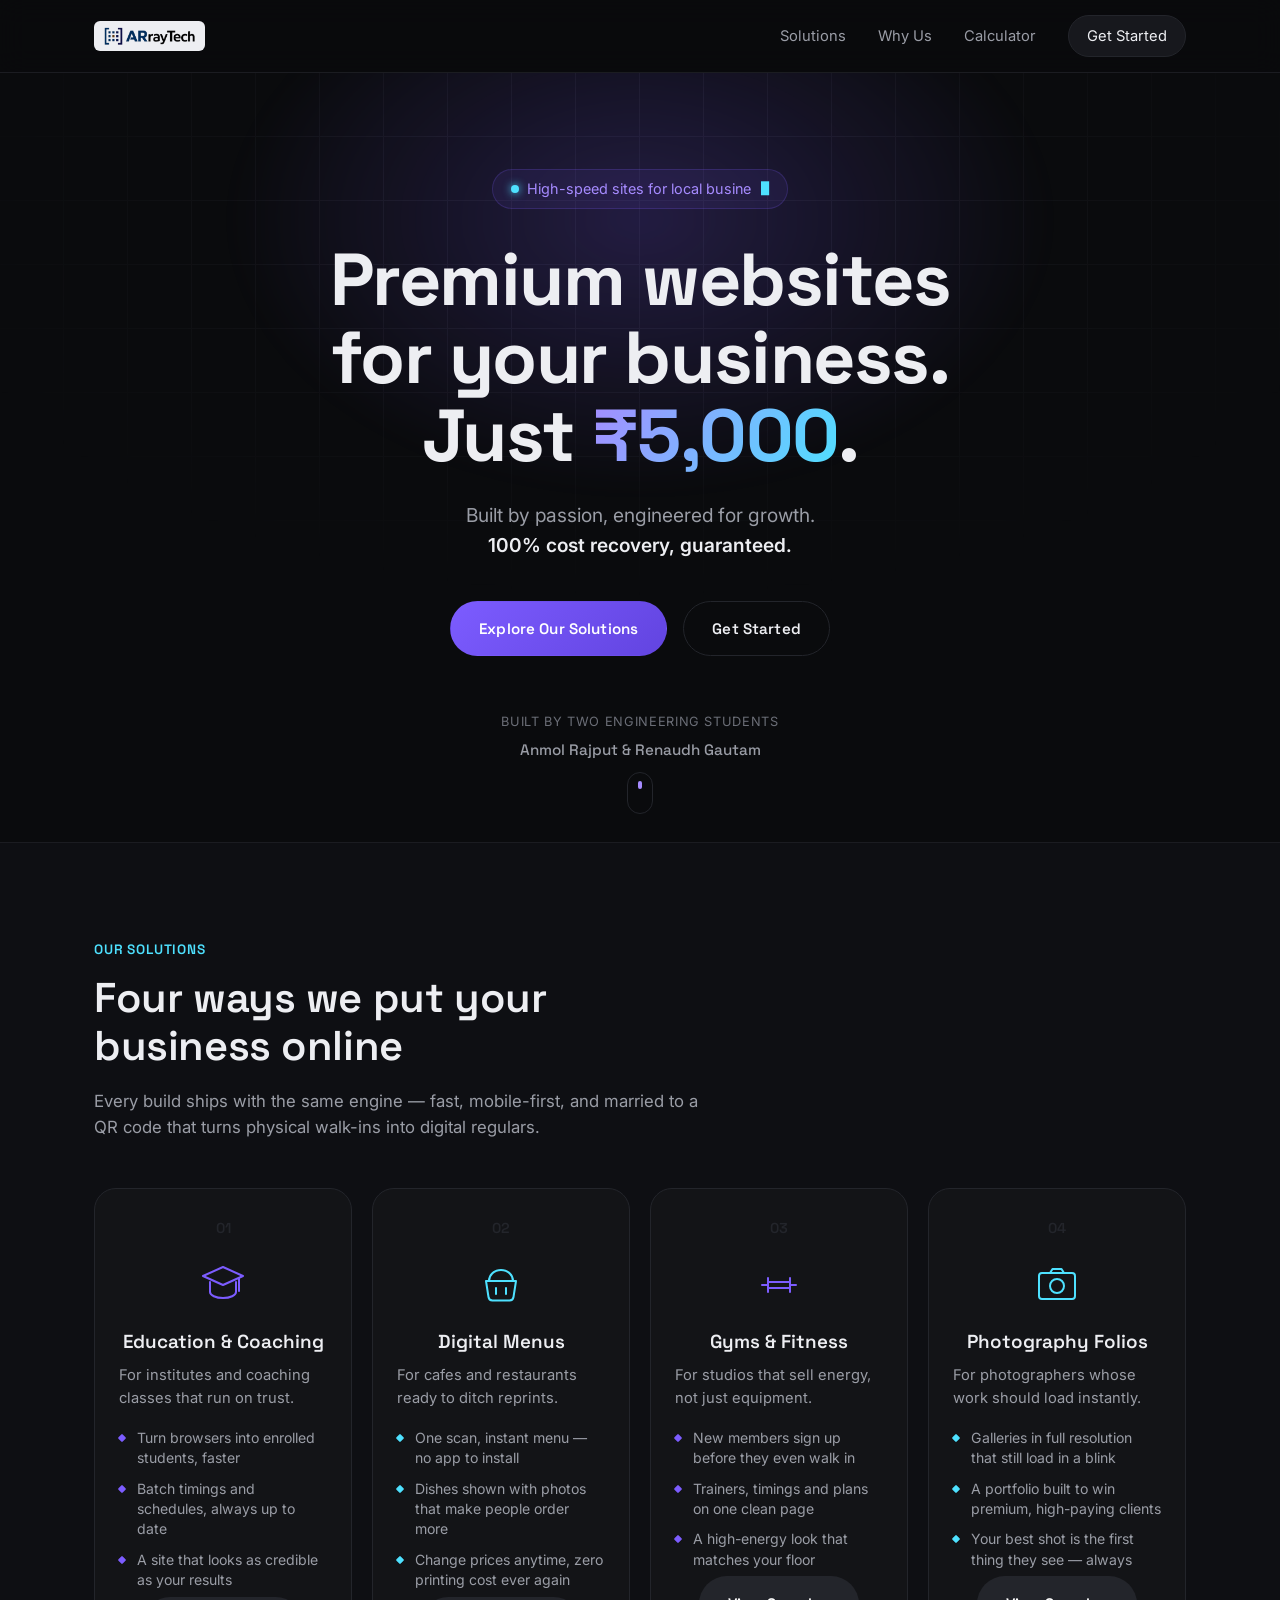
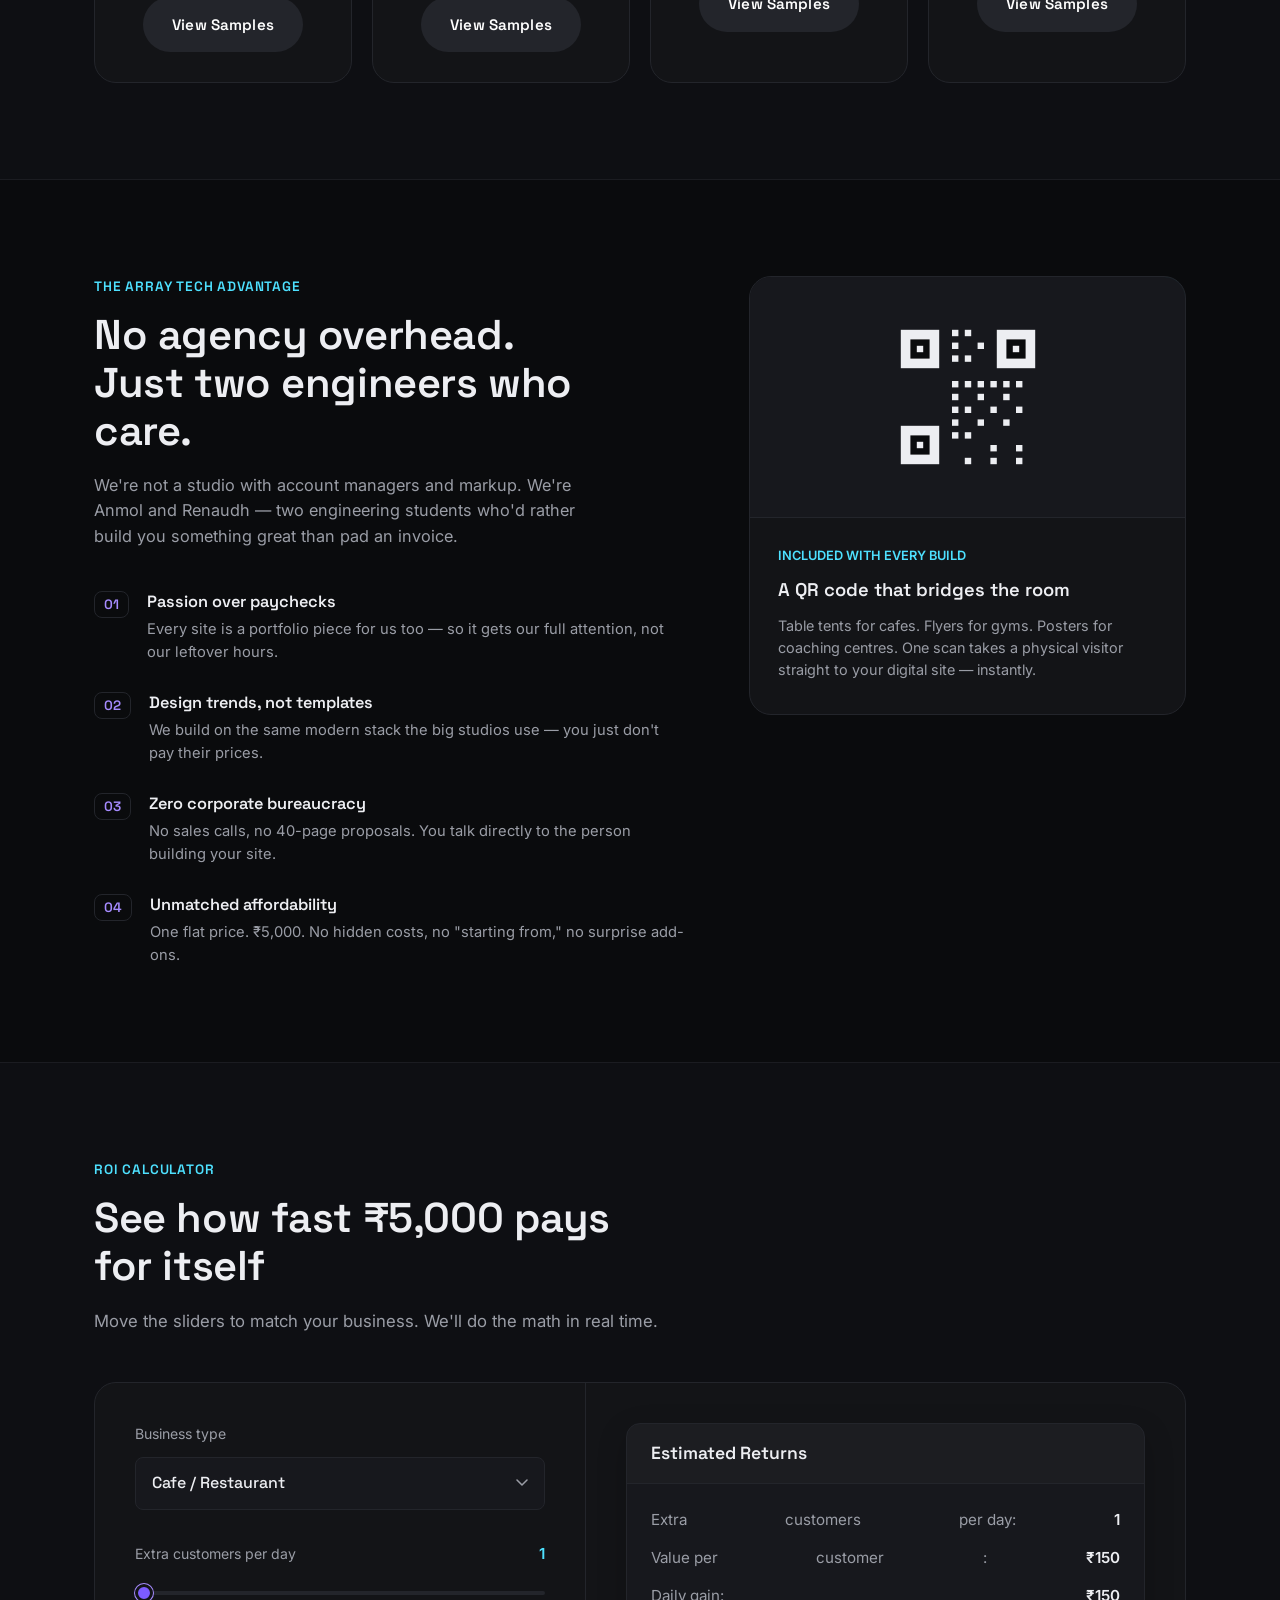
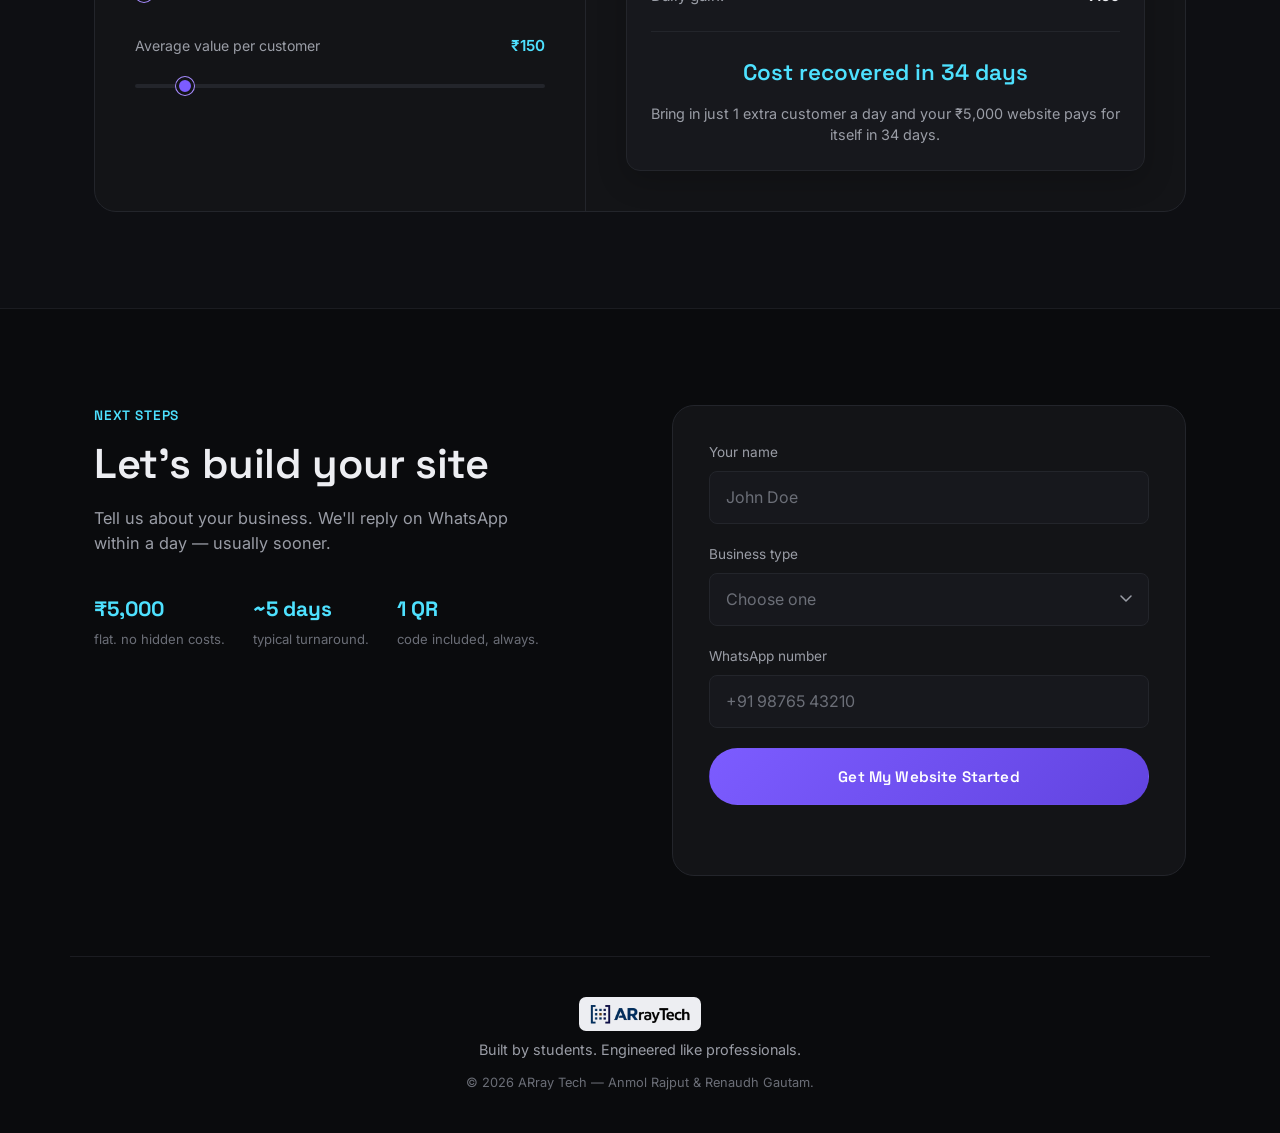
==== index.html @ 5dad873c "V2.01.2 :View samples buttons added" ====
<!DOCTYPE html>
<html lang="en">
<head>
<meta charset="UTF-8">
<meta name="viewport" content="width=device-width, initial-scale=1.0">

<title>ARray Tech — Websites for Cafes, Gyms, Coaching Classes &amp; Photographers | ₹5,000 Flat</title>
<meta name="description" content="Get a premium, high-speed website for your cafe, gym, coaching class, or photography studio — built by two engineering students. Flat ₹5,000, includes a dynamic QR code, and pays for itself in days.">
<meta name="keywords" content="website for cafe, digital menu QR code, website for gym, website for coaching institute, photography portfolio website, affordable website India, student web developers, small business website ₹5000">
<meta name="author" content="ARray Tech">
<meta name="robots" content="index, follow">
<link rel="canonical" href="https://arraytech.in/">

<meta property="og:type" content="website">
<meta property="og:url" content="https://arraytech.in/">
<meta property="og:site_name" content="ARray Tech">
<meta property="og:title" content="ARray Tech — Premium Websites for Your Business. Just ₹5,000.">
<meta property="og:description" content="Built by two engineering students. Flat ₹5,000 for cafes, gyms, coaching classes and photographers — with a QR code included and guaranteed cost recovery.">
<meta property="og:image" content="https://arraytech.in/og-image.png">
<meta property="og:image:width" content="1200">
<meta property="og:image:height" content="630">
<meta property="og:image:alt" content="ARray Tech — Premium websites for your business, just ₹5,000">
<meta property="og:locale" content="en_IN">

<meta name="twitter:card" content="summary_large_image">
<meta name="twitter:title" content="ARray Tech — Premium Websites for Your Business. Just ₹5,000.">
<meta name="twitter:description" content="Built by two engineering students. Flat ₹5,000, QR code included, cost recovery guaranteed.">
<meta name="twitter:image" content="https://arraytech.in/og-image.png">
<meta name="twitter:image:alt" content="ARray Tech — Premium websites for your business, just ₹5,000">

<link rel="icon" type="image/png" sizes="32x32" href="/favicon-32.png">
<link rel="icon" type="image/png" sizes="16x16" href="/favicon-16.png">
<link rel="shortcut icon" href="/favicon.ico">
<link rel="apple-touch-icon" sizes="180x180" href="/apple-touch-icon.png">
<meta name="theme-color" content="#0a0b0d">

<script type="application/ld+json">
{
  "@context": "https://schema.org",
  "@type": "ProfessionalService",
  "name": "ARray Tech",
  "url": "https://arraytech.in/",
  "image": "https://arraytech.in/og-image.png",
  "logo": "https://arraytech.in/favicon-512.png",
  "description": "Student-run web development studio building premium, high-speed websites for cafes, gyms, coaching classes and photographers at a flat rate of ₹5,000, including a dynamic QR code for every build.",
  "priceRange": "₹5,000",
  "areaServed": {
    "@type": "Country",
    "name": "India"
  },
  "founders": [
    { "@type": "Person", "name": "Anmol Rajput" },
    { "@type": "Person", "name": "Renaudh Gautam" }
  ],
  "makesOffer": [
    {
      "@type": "Offer",
      "itemOffered": {
        "@type": "Service",
        "name": "Website for Education Institutes & Coaching Classes",
        "description": "Websites for coaching classes and institutes focused on admissions, schedules and credibility."
      },
      "price": "5000",
      "priceCurrency": "INR"
    },
    {
      "@type": "Offer",
      "itemOffered": {
        "@type": "Service",
        "name": "Digital Menu for Cafes & Restaurants",
        "description": "QR-code digital menus for cafes and restaurants with instant smartphone scanning and zero printing costs."
      },
      "price": "5000",
      "priceCurrency": "INR"
    },
    {
      "@type": "Offer",
      "itemOffered": {
        "@type": "Service",
        "name": "Website for Gyms & Fitness Centers",
        "description": "Websites for gyms and fitness studios covering member onboarding, trainer schedules and class timings."
      },
      "price": "5000",
      "priceCurrency": "INR"
    },
    {
      "@type": "Offer",
      "itemOffered": {
        "@type": "Service",
        "name": "Photography Portfolio Website",
        "description": "High-definition, fast-loading photography portfolio websites built to win premium clients."
      },
      "price": "5000",
      "priceCurrency": "INR"
    }
  ]
}
</script>

<link rel="preconnect" href="https://fonts.googleapis.com">
<link rel="preconnect" href="https://fonts.gstatic.com" crossorigin>
<link href="https://fonts.googleapis.com/css2?family=Space+Grotesk:wght@400;500;600;700&family=Inter:wght@400;500;600;700&display=swap" rel="stylesheet">
<link rel="stylesheet" href="style.css">
</head>
<body>

<header class="nav" id="top">
  <div class="nav__inner container">
    <a href="#top" class="nav__brand">
      <img src="logo.png" alt="ARray Tech" class="nav__brand-logo">
    </a>
    <nav class="nav__links" aria-label="Primary">
      <a href="#offerings">Solutions</a>
      <a href="#why-us">Why Us</a>
      <a href="#calculator">Calculator</a>
      <a href="#contact" class="nav__cta">Get Started</a>
    </nav>
    <button class="nav__burger" id="burgerBtn" aria-label="Open menu" aria-expanded="false">
      <span></span><span></span><span></span>
    </button>
  </div>
  <div class="nav__mobile" id="mobileMenu">
    <a href="#offerings">Solutions</a>
    <a href="#why-us">Why Us</a>
    <a href="#calculator">Calculator</a>
    <a href="#contact">Get Started</a>
  </div>
</header>

<section class="hero">
  <div class="hero__bg" aria-hidden="true">
    <div class="hero__grid"></div>
    <div class="hero__glow"></div>
  </div>

  <div class="container hero__inner">
    <div class="hero__badge" aria-hidden="true">
      <span class="hero__badge-pulse"></span>
      <span id="heroTyped"></span><span class="hero__cursor">&#9608;</span>
    </div>

    <h1 class="hero__headline">
      Premium websites<br>
      for your business.<br>
      <span class="hero__price">Just <span class="hero__price-num">₹5,000</span>.</span>
    </h1>

    <p class="hero__sub">
      Built by passion, engineered for growth.<br class="hero__sub-break">
      <strong>100% cost recovery, guaranteed.</strong>
    </p>

    <div class="hero__ctas">
      <a href="#offerings" class="btn btn--primary">Explore Our Solutions</a>
      <a href="#contact" class="btn btn--ghost">Get Started</a>
    </div>

    <div class="hero__founders">
      <span class="hero__founders-label">Built by two engineering students</span>
      <span class="hero__founders-names">Anmol Rajput &amp; Renaudh Gautam</span>
    </div>
  </div>

  <a href="#offerings" class="hero__scroll" aria-label="Scroll to solutions">
    <span></span>
  </a>
</section>

<section class="offerings" id="offerings">
  <div class="container">
    <p class="section-eyebrow">Our Solutions</p>
    <h2 class="section-title">Four ways we put your business online</h2>
    <p class="section-lede">Every build ships with the same engine — fast, mobile-first, and married to a QR code that turns physical walk-ins into digital regulars.</p>

    <div class="cards" id="cardsGrid">

    <a href="coaching/index.html" target="_blank">
        <article class="card" tabindex="0" style="--card-accent: var(--violet);">
        <div class="card__index">01</div>
        <div class="card__icon" aria-hidden="true">
          <svg viewBox="0 0 48 48" fill="none"><path d="M24 6L4 15l20 9 20-9-20-9z" stroke="currentColor" stroke-width="2" stroke-linejoin="round"/><path d="M11 21v10c0 3.3 5.8 6 13 6s13-2.7 13-6V21" stroke="currentColor" stroke-width="2" stroke-linecap="round" stroke-linejoin="round"/><path d="M40 17v13" stroke="currentColor" stroke-width="2" stroke-linecap="round"/></svg>
        </div>
        <h3 class="card__title">Education &amp; Coaching</h3>
        <p class="card__desc">For institutes and coaching classes that run on trust.</p>
        <ul class="card__list">
          <li>Turn browsers into enrolled students, faster</li>
          <li>Batch timings and schedules, always up to date</li>
          <li>A site that looks as credible as your results</li>
        </ul>
        <button class="btn btn-samples">View Samples</button>
      </article>
      
    </a>

      <article class="card" tabindex="0" style="--card-accent: var(--cyan);">
        <div class="card__index">02</div>
        <div class="card__icon" aria-hidden="true">
          <svg viewBox="0 0 48 48" fill="none"><path d="M12 20c0-6 5-11 12-11s12 5 12 11" stroke="currentColor" stroke-width="2" stroke-linecap="round"/><path d="M9 20h30l-2.5 16a4 4 0 01-4 3.4h-17a4 4 0 01-4-3.4L9 20z" stroke="currentColor" stroke-width="2" stroke-linejoin="round"/><path d="M19 27v6M29 27v6" stroke="currentColor" stroke-width="2" stroke-linecap="round"/></svg>
        </div>
        <h3 class="card__title">Digital Menus</h3>
        <p class="card__desc">For cafes and restaurants ready to ditch reprints.</p>
        <ul class="card__list">
          <li>One scan, instant menu — no app to install</li>
          <li>Dishes shown with photos that make people order more</li>
          <li>Change prices anytime, zero printing cost ever again</li>
        </ul>
        <button class="btn btn-samples">View Samples</button>
      </article>

      <article class="card" tabindex="0" style="--card-accent: var(--violet);">
        <div class="card__index">03</div>
        <div class="card__icon" aria-hidden="true">
          <svg viewBox="0 0 48 48" fill="none"><path d="M7 24h6M13 17v14M35 17v14M41 24h-6M13 21h22v6H13z" stroke="currentColor" stroke-width="2" stroke-linejoin="round" stroke-linecap="round"/></svg>
        </div>
        <h3 class="card__title">Gyms &amp; Fitness</h3>
        <p class="card__desc">For studios that sell energy, not just equipment.</p>
        <ul class="card__list">
          <li>New members sign up before they even walk in</li>
          <li>Trainers, timings and plans on one clean page</li>
          <li>A high-energy look that matches your floor</li>
        </ul>
        <button class="btn btn-samples">View Samples</button>
      </article>

      <article class="card" tabindex="0" style="--card-accent: var(--cyan);">
        <div class="card__index">04</div>
        <div class="card__icon" aria-hidden="true">
          <svg viewBox="0 0 48 48" fill="none"><rect x="6" y="12" width="36" height="26" rx="3" stroke="currentColor" stroke-width="2"/><circle cx="24" cy="25" r="7" stroke="currentColor" stroke-width="2"/><path d="M17 12l2.5-4h9L31 12" stroke="currentColor" stroke-width="2" stroke-linejoin="round"/></svg>
        </div>
        <h3 class="card__title">Photography Folios</h3>
        <p class="card__desc">For photographers whose work should load instantly.</p>
        <ul class="card__list">
          <li>Galleries in full resolution that still load in a blink</li>
          <li>A portfolio built to win premium, high-paying clients</li>
          <li>Your best shot is the first thing they see — always</li>
        </ul>
        <button class="btn btn-samples">View Samples</button>
      </article>

    </div>
  </div>
</section>

<section class="why" id="why-us">
  <div class="container why__inner">
    <div class="why__copy">
      <p class="section-eyebrow">The ARray Tech Advantage</p>
      <h2 class="section-title">No agency overhead.<br>Just two engineers who care.</h2>
      <p class="why__intro">We're not a studio with account managers and markup. We're Anmol and Renaudh — two engineering students who'd rather build you something great than pad an invoice.</p>

      <ul class="why__list">
        <li>
          <span class="why__list-icon">01</span>
          <div>
            <h4>Passion over paychecks</h4>
            <p>Every site is a portfolio piece for us too — so it gets our full attention, not our leftover hours.</p>
          </div>
        </li>
        <li>
          <span class="why__list-icon">02</span>
          <div>
            <h4>Design trends, not templates</h4>
            <p>We build on the same modern stack the big studios use — you just don't pay their prices.</p>
          </div>
        </li>
        <li>
          <span class="why__list-icon">03</span>
          <div>
            <h4>Zero corporate bureaucracy</h4>
            <p>No sales calls, no 40-page proposals. You talk directly to the person building your site.</p>
          </div>
        </li>
        <li>
          <span class="why__list-icon">04</span>
          <div>
            <h4>Unmatched affordability</h4>
            <p>One flat price. ₹5,000. No hidden costs, no "starting from," no surprise add-ons.</p>
          </div>
        </li>
      </ul>
    </div>

    <div class="why__qr">
      <div class="qr-card">
        <div class="qr-card__glow" aria-hidden="true"></div>
        <div class="qr-card__visual">
          <div class="qr-mock" aria-hidden="true">
            <svg viewBox="0 0 100 100" width="100%" height="100%">
              <rect width="100" height="100" fill="none"/>
              <g fill="currentColor">
                <rect x="8" y="8" width="24" height="24"/>
                <rect x="14" y="14" width="12" height="12" fill="var(--qr-bg)"/>
                <rect x="18" y="18" width="4" height="4"/>
                <rect x="68" y="8" width="24" height="24"/>
                <rect x="74" y="14" width="12" height="12" fill="var(--qr-bg)"/>
                <rect x="78" y="18" width="4" height="4"/>
                <rect x="8" y="68" width="24" height="24"/>
                <rect x="14" y="74" width="12" height="12" fill="var(--qr-bg)"/>
                <rect x="18" y="78" width="4" height="4"/>
                <rect x="40" y="8" width="4" height="4"/><rect x="48" y="8" width="4" height="4"/><rect x="40" y="16" width="4" height="4"/>
                <rect x="56" y="16" width="4" height="4"/><rect x="40" y="24" width="4" height="4"/><rect x="48" y="24" width="4" height="4"/>
                <rect x="40" y="40" width="4" height="4"/><rect x="48" y="40" width="4" height="4"/><rect x="56" y="40" width="4" height="4"/>
                <rect x="64" y="40" width="4" height="4"/><rect x="72" y="40" width="4" height="4"/><rect x="80" y="40" width="4" height="4"/>
                <rect x="40" y="48" width="4" height="4"/><rect x="56" y="48" width="4" height="4"/><rect x="72" y="48" width="4" height="4"/>
                <rect x="40" y="56" width="4" height="4"/><rect x="48" y="56" width="4" height="4"/><rect x="64" y="56" width="4" height="4"/>
                <rect x="80" y="56" width="4" height="4"/><rect x="40" y="64" width="4" height="4"/><rect x="56" y="64" width="4" height="4"/>
                <rect x="72" y="64" width="4" height="4"/><rect x="40" y="72" width="4" height="4"/><rect x="48" y="72" width="4" height="4"/>
                <rect x="64" y="80" width="4" height="4"/><rect x="80" y="80" width="4" height="4"/><rect x="48" y="88" width="4" height="4"/>
                <rect x="64" y="88" width="4" height="4"/><rect x="80" y="88" width="4" height="4"/>
              </g>
            </svg>
          </div>
        </div>
        <div class="qr-card__body">
          <p class="qr-card__eyebrow">Included with every build</p>
          <h3 class="qr-card__title">A QR code that bridges the room</h3>
          <p class="qr-card__desc">Table tents for cafes. Flyers for gyms. Posters for coaching centres. One scan takes a physical visitor straight to your digital site — instantly.</p>
        </div>
      </div>
    </div>
  </div>
</section>

<section class="calc" id="calculator">
  <div class="container">
    <p class="section-eyebrow">ROI Calculator</p>
    <h2 class="section-title">See how fast ₹5,000 pays for itself</h2>
    <p class="section-lede">Move the sliders to match your business. We'll do the math in real time.</p>

    <div class="calc__panel">
      <div class="calc__controls">

        <div class="calc__field">
          <label for="bizType">Business type</label>
          <select id="bizType" class="calc__select">
            <option value="cafe" data-unit="customer" data-value="150" data-noun="Cafe / Restaurant">Cafe / Restaurant</option>
            <option value="gym" data-unit="member" data-value="1200" data-noun="Gym / Fitness Centre">Gym / Fitness Centre</option>
            <option value="coaching" data-unit="student" data-value="2500" data-noun="Coaching / Institute">Coaching Class / Institute</option>
            <option value="photo" data-unit="booking" data-value="4000" data-noun="Photography Studio">Photography Studio</option>
          </select>
        </div>

        <div class="calc__field">
          <div class="calc__field-label-row">
            <label for="extraSlider" id="sliderLabel">Extra customers per day</label>
            <span class="calc__slider-value" id="sliderValue">1</span>
          </div>
          <input type="range" id="extraSlider" class="calc__slider" min="1" max="10" value="1" step="1">
        </div>

        <div class="calc__field">
          <div class="calc__field-label-row">
            <label for="valueSlider" id="valueLabel">Average value per customer</label>
            <span class="calc__slider-value" id="valueValue">₹150</span>
          </div>
          <input type="range" id="valueSlider" class="calc__slider" min="50" max="5000" value="150" step="50">
        </div>

      </div>

      <div class="calc__output" aria-live="polite">
        <div class="summary-box">
          <div class="summary-box__header">
            <h3 class="summary-box__title">Estimated Returns</h3>
          </div>
          <div class="summary-box__body">
            <p class="summary-box__line">Extra <span id="outUnit">customers</span> per day: <strong><span id="outExtra">1</span></strong></p>
            <p class="summary-box__line">Value per <span id="outUnit2">customer</span>: <strong>₹<span id="outValue">150</span></strong></p>
            <p class="summary-box__line">Daily gain: <strong>₹<span id="outDaily">150</span></strong></p>
            <hr class="summary-box__divider">
            <p class="summary-box__result">
              Cost recovered in <span id="outDays">34</span> day<span id="outDaysPlural">s</span>
            </p>
            <p class="summary-box__sub" id="outSentence">Bring in just 1 extra customer a day and your ₹5,000 website pays for itself in 34 days.</p>
          </div>
        </div>
      </div>
    </div>
  </div>
</section>

<footer class="contact" id="contact">
  <div class="container contact__inner">
    <div class="contact__copy">
      <p class="section-eyebrow">Next Steps</p>
      <h2 class="section-title">Let's build your site</h2>
      <p class="contact__lede">Tell us about your business. We'll reply on WhatsApp within a day — usually sooner.</p>

      <div class="contact__reassure">
        <div class="contact__reassure-item">
          <strong>₹5,000</strong>
          <span>flat. no hidden costs.</span>
        </div>
        <div class="contact__reassure-item">
          <strong>~5&nbsp;days</strong>
          <span>typical turnaround.</span>
        </div>
        <div class="contact__reassure-item">
          <strong>1&nbsp;QR</strong>
          <span>code included, always.</span>
        </div>
      </div>
    </div>

    <form class="contact__form" id="leadForm" novalidate>
      <div class="form__field">
        <label for="fName">Your name</label>
        <input type="text" id="fName" name="name" placeholder="John Doe" required>
      </div>

      <div class="form__field">
        <label for="fBiz">Business type</label>
        <select id="fBiz" name="business" required>
          <option value="" disabled selected>Choose one</option>
          <option value="Cafe / Restaurant">Cafe / Restaurant</option>
          <option value="Gym / Fitness Centre">Gym / Fitness Centre</option>
          <option value="Coaching / Institute">Coaching Class / Institute</option>
          <option value="Photography Studio">Photography Studio</option>
          <option value="Other">Other</option>
        </select>
      </div>

      <div class="form__field">
        <label for="fWhatsapp">WhatsApp number</label>
        <input type="tel" id="fWhatsapp" name="whatsapp" placeholder="+91 98765 43210" required>
      </div>

      <button type="submit" class="btn btn--primary btn--block">Get My Website Started</button>
      <p class="form__note" id="formNote" role="status"></p>
    </form>
  </div>

  <div class="container contact__bottom">
    <div class="contact__brand">
      <img src="logo.png" alt="ARray Tech" class="contact__brand-logo">
    </div>
    <p class="contact__tagline">Built by students. Engineered like professionals.</p>
    <p class="contact__copyright">© 2026 ARray Tech — Anmol Rajput &amp; Renaudh Gautam.</p>
  </div>
</footer>

<script src="script.js"></script>
</body>
</html>
---- style.css ----
/* =========================================================
   ARray Tech — Design Tokens
   Palette: near-black base, electric violet + cyan accents.
   Type: Space Grotesk (display) / Inter (body)
   ========================================================= */
:root {
  /* Color */
  --bg: #0a0b0d;
  --bg-alt: #0e0f13;
  --panel: #131417;
  --panel-raised: #17181d;
  --border: #23252b;
  --border-soft: #1b1c21;

  --text: #edeef2;
  --text-muted: #9a9da6;
  --text-dim: #6b6e77;

  --violet: #7c5cff;
  --violet-soft: #a68bff;
  --violet-dim: rgba(124, 92, 255, 0.14);
  --cyan: #4ee1ff;
  --cyan-dim: rgba(78, 225, 255, 0.14);

  --qr-bg: #0a0b0d;

  /* Type */
  --font-display: "Space Grotesk", "Inter", sans-serif;
  --font-body: "Inter", sans-serif;

  /* Layout */
  --container-w: 1140px;
  --radius-sm: 8px;
  --radius-md: 14px;
  --radius-lg: 22px;

  --ease: cubic-bezier(0.16, 1, 0.3, 1);
}

/* =========================================================
   Reset
   ========================================================= */
*, *::before, *::after { box-sizing: border-box; }
* { margin: 0; padding: 0; }
html { scroll-behavior: smooth; }

@media (prefers-reduced-motion: reduce) {
  html { scroll-behavior: auto; }
  *, *::before, *::after {
    animation-duration: 0.01ms !important;
    animation-iteration-count: 1 !important;
    transition-duration: 0.01ms !important;
    scroll-behavior: auto !important;
  }
}

body {
  background: var(--bg);
  color: var(--text);
  font-family: var(--font-body);
  font-size: 16px;
  line-height: 1.55;
  -webkit-font-smoothing: antialiased;
  overflow-x: hidden;
}

img, svg { display: block; max-width: 100%; }
a { color: inherit; text-decoration: none; }
ul { list-style: none; }
button, input, select { font: inherit; color: inherit; }

:focus-visible {
  outline: 2px solid var(--cyan);
  outline-offset: 3px;
  border-radius: 4px;
}

.container {
  width: 100%;
  max-width: var(--container-w);
  margin-inline: auto;
  padding-inline: 24px;
}

/* =========================================================
   Shared section elements
   ========================================================= */
.section-eyebrow {
  font-family: var(--font-display);
  font-size: 0.85rem;
  font-weight: 600;
  text-transform: uppercase;
  color: var(--cyan);
  letter-spacing: 0.06em;
  margin-bottom: 14px;
}

.section-title {
  font-family: var(--font-display);
  font-weight: 600;
  font-size: clamp(1.8rem, 4vw, 2.6rem);
  line-height: 1.15;
  letter-spacing: -0.01em;
  margin-bottom: 18px;
  max-width: 20ch;
}

.section-lede {
  color: var(--text-muted);
  font-size: 1.05rem;
  max-width: 56ch;
  margin-bottom: 48px;
}

section { position: relative; }

/* =========================================================
   Buttons
   ========================================================= */
.btn {
  display: inline-flex;
  align-items: center;
  justify-content: center;
  gap: 8px;
  padding: 15px 28px;
  border-radius: 999px;
  font-family: var(--font-display);
  font-weight: 600;
  font-size: 0.95rem;
  letter-spacing: 0.01em;
  border: 1px solid transparent;
  cursor: pointer;
  transition: transform 0.35s var(--ease), box-shadow 0.35s var(--ease), background 0.35s var(--ease), border-color 0.35s var(--ease);
  white-space: nowrap;
}

.btn--primary {
  background: linear-gradient(135deg, var(--violet), #6244e0);
  color: #fff;
  box-shadow: 0 0 0 0 rgba(124, 92, 255, 0);
}
.btn--primary:hover {
  transform: translateY(-2px);
  box-shadow: 0 10px 30px -8px rgba(124, 92, 255, 0.55);
}
.btn--primary:active { transform: translateY(0); }

.btn--ghost {
  background: transparent;
  border-color: var(--border);
  color: var(--text);
}
.btn--ghost:hover {
  border-color: var(--violet-soft);
  color: var(--violet-soft);
  transform: translateY(-2px);
}

.btn--block { width: 100%; padding: 16px 28px; }

.btn-samples{
  margin-top: 3%;
  align-self: center;
  color: white;
  background-color: #23252b;
}
.btn-samples:hover{
  color: white;
  background-color: #0a0b0d;
  border: 0.1em violet solid;
}

/* =========================================================
   Nav
   ========================================================= */
.nav {
  position: sticky;
  top: 0;
  z-index: 100;
  background: rgba(10, 11, 13, 0.72);
  backdrop-filter: blur(14px);
  -webkit-backdrop-filter: blur(14px);
  border-bottom: 1px solid var(--border-soft);
}

.nav__inner {
  display: flex;
  align-items: center;
  justify-content: space-between;
  height: 72px;
}

.nav__brand { display: flex; align-items: center; }
.nav__brand-logo {
  height: 30px;
  width: auto;
  display: block;
  background: var(--text);
  border-radius: 6px;
  padding: 5px 9px;
  transition: transform 0.3s var(--ease);
}
.nav__brand:hover .nav__brand-logo { transform: translateY(-1px); }

.nav__links {
  display: flex;
  align-items: center;
  gap: 32px;
  font-size: 0.92rem;
  color: var(--text-muted);
}
.nav__links a:not(.nav__cta):hover { color: var(--text); }

.nav__cta {
  color: var(--text) !important;
  background: var(--panel-raised);
  border: 1px solid var(--border);
  padding: 9px 18px;
  border-radius: 999px;
  transition: border-color 0.3s var(--ease), color 0.3s var(--ease);
}
.nav__cta:hover { border-color: var(--violet-soft); color: var(--violet-soft) !important; }

.nav__burger {
  display: none;
  flex-direction: column;
  justify-content: center;
  gap: 5px;
  width: 40px;
  height: 40px;
  background: transparent;
  border: none;
  cursor: pointer;
}
.nav__burger span {
  display: block;
  width: 22px;
  height: 2px;
  background: var(--text);
  transition: transform 0.3s var(--ease), opacity 0.3s var(--ease);
  margin-inline: auto;
}
.nav__burger[aria-expanded="true"] span:nth-child(1) { transform: translateY(7px) rotate(45deg); }
.nav__burger[aria-expanded="true"] span:nth-child(2) { opacity: 0; }
.nav__burger[aria-expanded="true"] span:nth-child(3) { transform: translateY(-7px) rotate(-45deg); }

.nav__mobile {
  display: none;
  flex-direction: column;
  padding: 8px 24px 20px;
  border-top: 1px solid var(--border-soft);
  background: var(--bg);
}
.nav__mobile a {
  padding: 14px 0;
  border-bottom: 1px solid var(--border-soft);
  color: var(--text-muted);
  font-size: 0.98rem;
}
.nav__mobile.is-open { display: flex; }

@media (max-width: 780px) {
  .nav__links { display: none; }
  .nav__burger { display: flex; }
}

/* =========================================================
   Hero
   ========================================================= */
.hero { position: relative; padding: 96px 0 80px; overflow: hidden; }
.hero__bg { position: absolute; inset: 0; z-index: 0; pointer-events: none; }
.hero__grid {
  position: absolute;
  inset: -1px;
  background-image:
    linear-gradient(to right, var(--border-soft) 1px, transparent 1px),
    linear-gradient(to bottom, var(--border-soft) 1px, transparent 1px);
  background-size: 64px 64px;
  mask-image: radial-gradient(ellipse 70% 60% at 50% 20%, black 30%, transparent 80%);
  -webkit-mask-image: radial-gradient(ellipse 70% 60% at 50% 20%, black 30%, transparent 80%);
  opacity: 0.6;
}
.hero__glow {
  position: absolute;
  top: -20%;
  left: 50%;
  transform: translateX(-50%);
  width: 900px;
  height: 600px;
  background: radial-gradient(ellipse at center, rgba(124, 92, 255, 0.22), transparent 65%);
  filter: blur(10px);
}
.hero__inner {
  position: relative;
  z-index: 1;
  text-align: center;
  display: flex;
  flex-direction: column;
  align-items: center;
}

.hero__badge {
  font-family: var(--font-body);
  font-size: 0.9rem;
  color: var(--violet-soft);
  background: rgba(124, 92, 255, 0.08);
  border: 1px solid rgba(124, 92, 255, 0.2);
  border-radius: 999px;
  padding: 8px 18px;
  margin-bottom: 32px;
  display: inline-flex;
  align-items: center;
  gap: 8px;
  min-height: 36px;
}
.hero__badge-pulse {
  width: 8px; height: 8px;
  border-radius: 50%;
  background: var(--cyan);
  box-shadow: 0 0 8px var(--cyan);
  animation: pulse 2s infinite;
}
@keyframes pulse { 0% { opacity: 1; } 50% { opacity: 0.4; } 100% { opacity: 1; } }

.hero__cursor {
  color: var(--cyan);
  animation: blink 1s steps(1) infinite;
  font-size: 0.8em;
  margin-left: 2px;
}
@keyframes blink { 50% { opacity: 0; } }

.hero__headline {
  font-family: var(--font-display);
  font-weight: 700;
  font-size: clamp(2.4rem, 7vw, 4.6rem);
  line-height: 1.06;
  letter-spacing: -0.02em;
  max-width: 16ch;
  opacity: 0;
  animation: rise 0.9s var(--ease) 0.15s forwards;
}

.hero__price { color: var(--text); }
.hero__price-num {
  background: linear-gradient(120deg, var(--violet-soft), var(--cyan));
  -webkit-background-clip: text;
  background-clip: text;
  color: transparent;
}

.hero__sub {
  margin-top: 26px;
  font-size: clamp(1rem, 2vw, 1.2rem);
  color: var(--text-muted);
  max-width: 46ch;
  opacity: 0;
  animation: rise 0.9s var(--ease) 0.32s forwards;
}
.hero__sub strong { color: var(--text); font-weight: 600; }

.hero__ctas {
  margin-top: 40px;
  display: flex;
  gap: 16px;
  flex-wrap: wrap;
  justify-content: center;
  opacity: 0;
  animation: rise 0.9s var(--ease) 0.48s forwards;
}

.hero__founders {
  margin-top: 56px;
  display: flex;
  flex-direction: column;
  align-items: center;
  gap: 6px;
  opacity: 0;
  animation: rise 0.9s var(--ease) 0.62s forwards;
}
.hero__founders-label {
  font-size: 0.8rem;
  color: var(--text-dim);
  text-transform: uppercase;
  letter-spacing: 0.05em;
}
.hero__founders-names {
  font-family: var(--font-display);
  font-size: 0.95rem;
  color: var(--text-muted);
  font-weight: 500;
}

@keyframes rise {
  from { opacity: 0; transform: translateY(18px); }
  to { opacity: 1; transform: translateY(0); }
}

.hero__scroll {
  position: absolute;
  bottom: 28px;
  left: 50%;
  transform: translateX(-50%);
  width: 26px;
  height: 42px;
  border: 1.5px solid var(--border);
  border-radius: 14px;
  display: flex;
  justify-content: center;
  padding-top: 8px;
  z-index: 1;
}
.hero__scroll span {
  width: 4px;
  height: 8px;
  border-radius: 2px;
  background: var(--violet-soft);
  animation: scrollDot 1.8s ease-in-out infinite;
}
@keyframes scrollDot {
  0% { opacity: 1; transform: translateY(0); }
  70% { opacity: 0; transform: translateY(10px); }
  100% { opacity: 0; }
}

@media (max-width: 780px) {
  .hero { padding: 64px 0 64px; }
  .hero__scroll { display: none; }
}

/* =========================================================
   Offerings
   ========================================================= */
.offerings { padding: 96px 0; background: var(--bg-alt); border-top: 1px solid var(--border-soft); border-bottom: 1px solid var(--border-soft); }

.cards {
  display: grid;
  grid-template-columns: repeat(4, 1fr);
  gap: 20px;
}

.card {
  position: relative;
  background: var(--panel);
  border: 1px solid var(--border);
  border-radius: var(--radius-lg);
  padding: 28px 24px 30px;
  overflow: hidden;
  display: flex;
  flex-direction: column;
  align-items: center;

  transition: transform 0.4s var(--ease), border-color 0.4s var(--ease), background 0.4s var(--ease);
  cursor: pointer;
}

.card::before {
  content: "";
  position: absolute;
  inset: 0;
  background: radial-gradient(160px 160px at 50% 0%, var(--card-accent, var(--violet)) , transparent 70%);
  opacity: 0;
  transition: opacity 0.5s var(--ease);
  pointer-events: none;
}

.card:hover, .card:focus-visible {
  transform: translateY(-6px);
  border-color: color-mix(in srgb, var(--card-accent, var(--violet)) 55%, var(--border));
}
.card:hover::before, .card:focus-visible::before { opacity: 0.1; }

.card__index {
  font-family: var(--font-display);
  font-size: 0.9rem;
  font-weight: 600;
  color: var(--border);
  margin-bottom: 22px;
}

.card__icon {
  width: 48px;
  height: 48px;
  color: var(--card-accent, var(--violet));
  margin-bottom: 18px;
  transition: transform 0.4s var(--ease);
}
.card:hover .card__icon { transform: scale(1.1) rotate(-4deg); }

.card__title {
  font-family: var(--font-display);
  font-weight: 600;
  font-size: 1.18rem;
  margin-bottom: 8px;
}

.card__desc { color: var(--text-muted); font-size: 0.92rem; margin-bottom: 18px; }

.card__list { display: flex; flex-direction: column; gap: 10px; }
.card__list li {
  position: relative;
  padding-left: 18px;
  font-size: 0.88rem;
  color: var(--text-muted);
  line-height: 1.45;
}
.card__list li::before {
  content: "";
  position: absolute;
  left: 0;
  top: 7px;
  width: 6px;
  height: 6px;
  border-radius: 1px;
  background: var(--card-accent, var(--violet));
  transform: rotate(45deg);
}

@media (max-width: 1000px) { .cards { grid-template-columns: repeat(2, 1fr); } }
@media (max-width: 620px) { .cards { grid-template-columns: 1fr; } .offerings { padding: 72px 0; } }

/* =========================================================
   Why us
   ========================================================= */
.why { padding: 96px 0; }
.why__inner { display: grid; grid-template-columns: 1.15fr 0.85fr; gap: 64px; align-items: start; }
.why__intro { color: var(--text-muted); font-size: 1.02rem; max-width: 52ch; margin-bottom: 40px; }

.why__list { display: flex; flex-direction: column; gap: 26px; }
.why__list li { display: flex; gap: 18px; align-items: flex-start; }
.why__list-icon {
  font-family: var(--font-display);
  font-weight: 600;
  font-size: 0.85rem;
  color: var(--violet-soft);
  border: 1px solid var(--border);
  border-radius: 8px;
  padding: 6px 9px;
  flex-shrink: 0;
  line-height: 1;
  margin-top: 2px;
}
.why__list h4 { font-family: var(--font-display); font-size: 1.02rem; font-weight: 600; margin-bottom: 4px; }
.why__list p { color: var(--text-muted); font-size: 0.92rem; }

.qr-card {
  position: relative;
  background: var(--panel);
  border: 1px solid var(--border);
  border-radius: var(--radius-lg);
  overflow: hidden;
}
.qr-card__glow {
  position: absolute;
  top: -30%;
  right: -20%;
  width: 260px;
  height: 260px;
  background: radial-gradient(circle, rgba(78, 225, 255, 0.18), transparent 70%);
  pointer-events: none;
}
.qr-card__visual {
  position: relative;
  padding: 40px;
  display: flex;
  justify-content: center;
  background: var(--panel-raised);
  border-bottom: 1px solid var(--border);
}
.qr-mock { width: 160px; height: 160px; color: var(--text); animation: qrFloat 5s ease-in-out infinite; }
@keyframes qrFloat {
  0%, 100% { transform: translateY(0) rotate(0deg); }
  50% { transform: translateY(-6px) rotate(1.2deg); }
}
.qr-card__body { padding: 28px 28px 32px; position: relative; }
.qr-card__eyebrow { font-size: 0.8rem; font-weight: 600; text-transform: uppercase; color: var(--cyan); margin-bottom: 10px; }
.qr-card__title { font-family: var(--font-display); font-size: 1.15rem; font-weight: 600; margin-bottom: 10px; }
.qr-card__desc { color: var(--text-muted); font-size: 0.9rem; }

@media (max-width: 900px) { .why__inner { grid-template-columns: 1fr; gap: 48px; } }

/* =========================================================
   Calculator
   ========================================================= */
.calc { padding: 96px 0; background: var(--bg-alt); border-top: 1px solid var(--border-soft); border-bottom: 1px solid var(--border-soft); }

.calc__panel {
  display: grid;
  grid-template-columns: 0.9fr 1.1fr;
  gap: 0;
  background: var(--panel);
  border: 1px solid var(--border);
  border-radius: var(--radius-lg);
  overflow: hidden;
}

.calc__controls { padding: 40px; display: flex; flex-direction: column; gap: 32px; border-right: 1px solid var(--border); }
.calc__field label { display: block; font-size: 0.88rem; color: var(--text-muted); margin-bottom: 12px; }

.calc__select {
  width: 100%;
  background: var(--panel-raised);
  border: 1px solid var(--border);
  border-radius: var(--radius-sm);
  padding: 13px 16px;
  color: var(--text);
  font-family: var(--font-display);
  font-weight: 500;
  appearance: none;
  background-image: url("data:image/svg+xml,%3Csvg xmlns='http://www.w3.org/2000/svg' width='12' height='8' viewBox='0 0 12 8' fill='none'%3E%3Cpath d='M1 1L6 6L11 1' stroke='%239a9da6' stroke-width='1.5' stroke-linecap='round' stroke-linejoin='round'/%3E%3C/svg%3E");
  background-repeat: no-repeat;
  background-position: right 16px center;
  cursor: pointer;
  transition: border-color 0.3s var(--ease);
}
.calc__select:hover, .calc__select:focus { border-color: var(--violet-soft); }

.calc__field-label-row { display: flex; justify-content: space-between; align-items: baseline; margin-bottom: 12px; }
.calc__field-label-row label { margin-bottom: 0; }
.calc__slider-value { color: var(--cyan); font-size: 0.95rem; font-weight: 600; }

.calc__slider {
  -webkit-appearance: none;
  appearance: none;
  width: 100%;
  height: 4px;
  border-radius: 999px;
  background: var(--border);
  outline: none;
  cursor: pointer;
}
.calc__slider::-webkit-slider-thumb {
  -webkit-appearance: none;
  appearance: none;
  width: 18px;
  height: 18px;
  border-radius: 50%;
  background: var(--violet);
  border: 3px solid var(--panel);
  box-shadow: 0 0 0 1px var(--violet-soft);
  cursor: pointer;
  transition: transform 0.2s var(--ease);
}
.calc__slider::-webkit-slider-thumb:hover { transform: scale(1.15); }
.calc__slider::-moz-range-thumb {
  width: 18px;
  height: 18px;
  border-radius: 50%;
  background: var(--violet);
  border: 3px solid var(--panel);
  box-shadow: 0 0 0 1px var(--violet-soft);
  cursor: pointer;
}

.calc__output { padding: 40px; display: flex; align-items: center; }

/* REPLACED TERMINAL WITH CLEAN DIALOG BOX */
.summary-box {
  width: 100%;
  background: var(--panel-raised);
  border: 1px solid var(--border);
  border-radius: var(--radius-md);
  overflow: hidden;
  box-shadow: 0 10px 30px rgba(0,0,0,0.2);
}
.summary-box__header {
  padding: 16px 24px;
  background: rgba(255,255,255,0.02);
  border-bottom: 1px solid var(--border);
}
.summary-box__title {
  font-family: var(--font-display);
  font-size: 1.1rem;
  font-weight: 600;
  color: var(--text);
  margin: 0;
}
.summary-box__body { padding: 24px; }
.summary-box__line {
  display: flex;
  justify-content: space-between;
  margin-bottom: 14px;
  color: var(--text-muted);
  font-size: 0.95rem;
}
.summary-box__line strong { color: var(--text); font-weight: 600; }
.summary-box__divider {
  border: 0;
  height: 1px;
  background: var(--border);
  margin: 24px 0;
}
.summary-box__result {
  font-family: var(--font-display);
  font-size: 1.4rem;
  font-weight: 600;
  color: var(--cyan);
  text-align: center;
  margin-bottom: 12px;
}
.summary-box__sub {
  text-align: center;
  color: var(--text-muted);
  font-size: 0.9rem;
  line-height: 1.5;
}

@media (max-width: 860px) {
  .calc__panel { grid-template-columns: 1fr; }
  .calc__controls { border-right: none; border-bottom: 1px solid var(--border); }
  .calc { padding: 72px 0; }
}
@media (max-width: 500px) { .calc__controls, .calc__output { padding: 28px 22px; } }

/* =========================================================
   Contact / footer
   ========================================================= */
.contact { padding: 96px 0 0; }
.contact__inner { display: grid; grid-template-columns: 1fr 1fr; gap: 64px; padding-bottom: 80px; border-bottom: 1px solid var(--border-soft); }
.contact__lede { color: var(--text-muted); font-size: 1.02rem; max-width: 46ch; margin-bottom: 36px; }

.contact__reassure { display: flex; gap: 28px; flex-wrap: wrap; }
.contact__reassure-item { display: flex; flex-direction: column; gap: 4px; }
.contact__reassure-item strong { font-family: var(--font-display); font-size: 1.3rem; color: var(--cyan); }
.contact__reassure-item span { font-size: 0.82rem; color: var(--text-dim); }

.contact__form { background: var(--panel); border: 1px solid var(--border); border-radius: var(--radius-lg); padding: 36px; display: flex; flex-direction: column; gap: 20px; }
.form__field { display: flex; flex-direction: column; gap: 8px; }
.form__field label { font-size: 0.85rem; color: var(--text-muted); }
.form__field input, .form__field select {
  background: var(--panel-raised);
  border: 1px solid var(--border);
  border-radius: var(--radius-sm);
  padding: 13px 16px;
  color: var(--text);
  transition: border-color 0.3s var(--ease);
}
.form__field input::placeholder { color: var(--text-dim); }
.form__field input:focus, .form__field select:focus { border-color: var(--violet-soft); }
.form__field select {
  appearance: none;
  background-image: url("data:image/svg+xml,%3Csvg xmlns='http://www.w3.org/2000/svg' width='12' height='8' viewBox='0 0 12 8' fill='none'%3E%3Cpath d='M1 1L6 6L11 1' stroke='%239a9da6' stroke-width='1.5' stroke-linecap='round' stroke-linejoin='round'/%3E%3C/svg%3E");
  background-repeat: no-repeat;
  background-position: right 16px center;
  cursor: pointer;
}
.form__field select:invalid { color: var(--text-dim); }
.form__note { font-size: 0.85rem; color: var(--cyan); min-height: 1em; text-align: center; }

.contact__bottom { display: flex; flex-direction: column; align-items: center; gap: 8px; text-align: center; padding: 40px 24px 40px; }
.contact__brand { display: flex; align-items: center; }
.contact__brand-logo { height: 34px; width: auto; background: var(--text); border-radius: 7px; padding: 6px 10px; }
.contact__tagline { color: var(--text-muted); font-size: 0.9rem; }
.contact__copyright { color: var(--text-dim); font-size: 0.8rem; margin-top: 4px; }

@media (max-width: 860px) { .contact__inner { grid-template-columns: 1fr; gap: 44px; } .contact { padding: 72px 0 0; } .contact__form { padding: 28px; } }

/* =========================================================
   Scroll reveal utility
   ========================================================= */
.reveal { opacity: 0; transform: translateY(24px); transition: opacity 0.7s var(--ease), transform 0.7s var(--ease); }
.reveal.is-visible { opacity: 1; transform: translateY(0); }
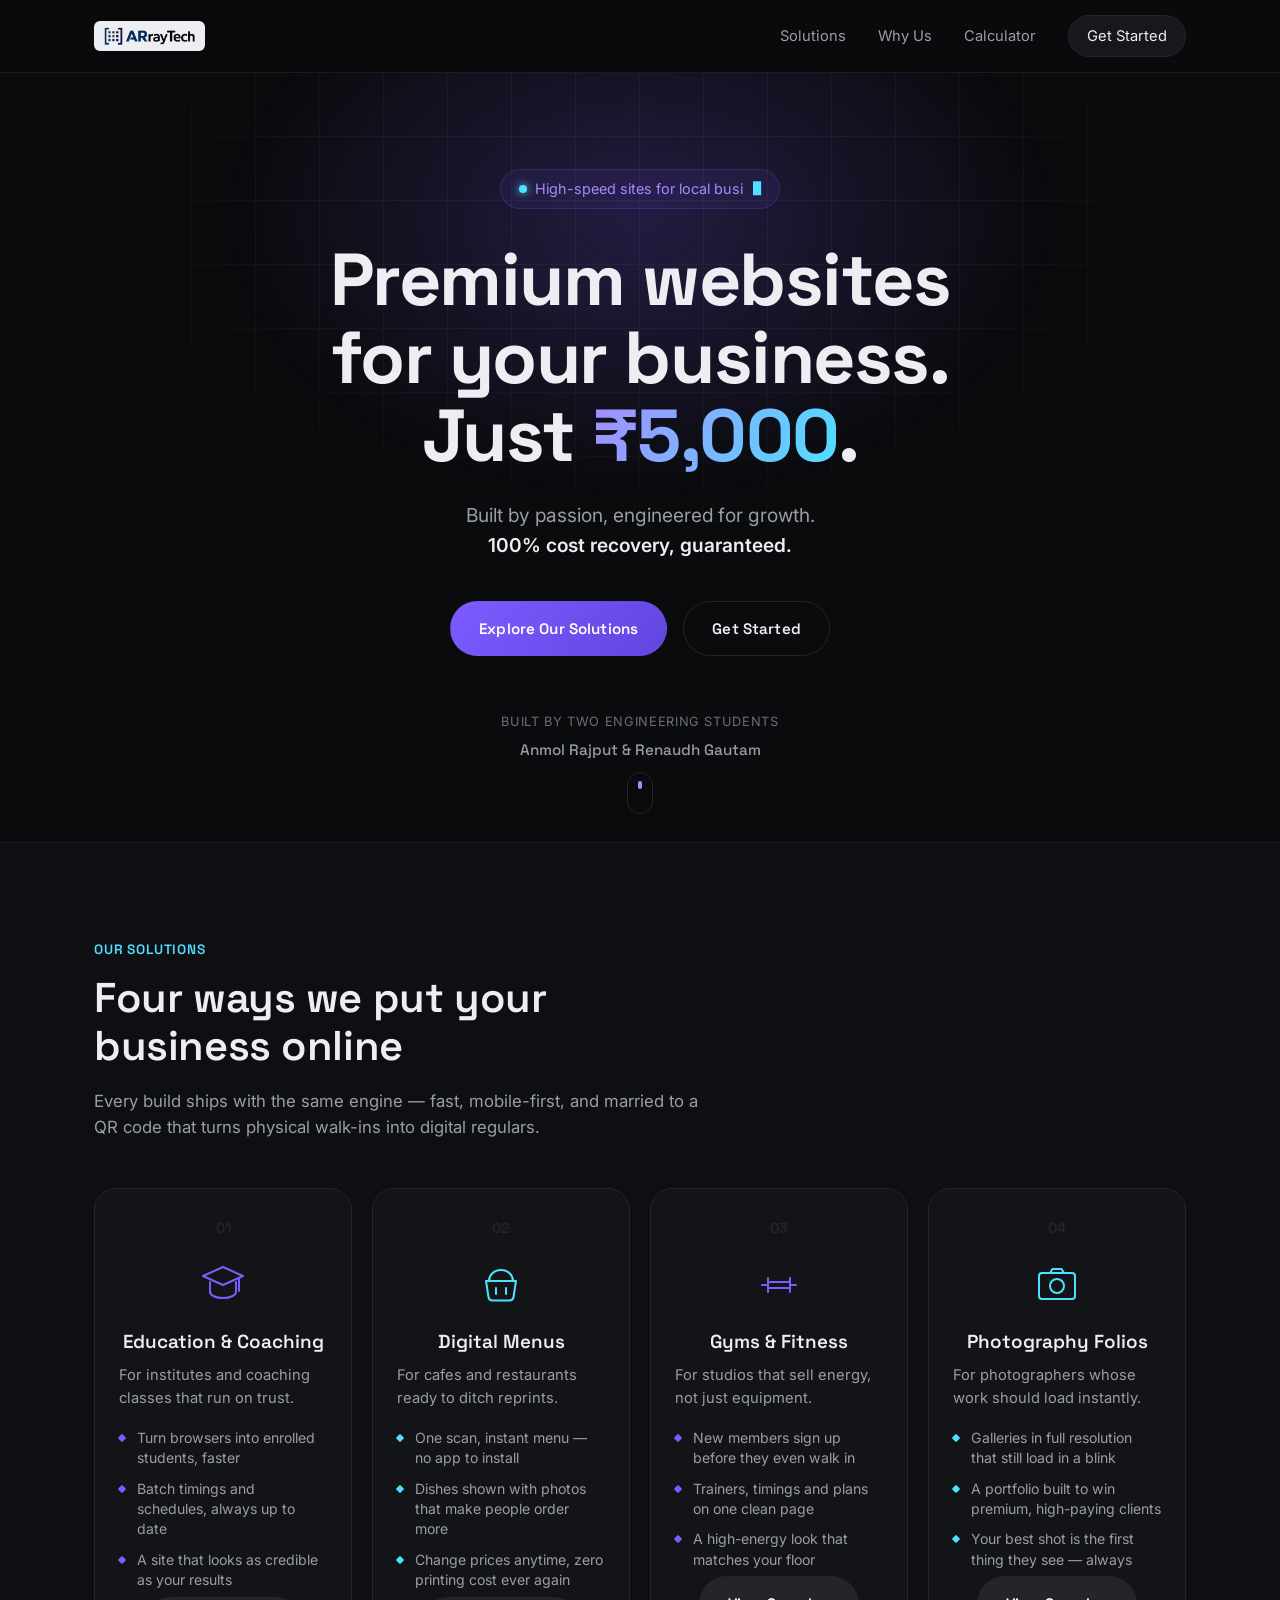
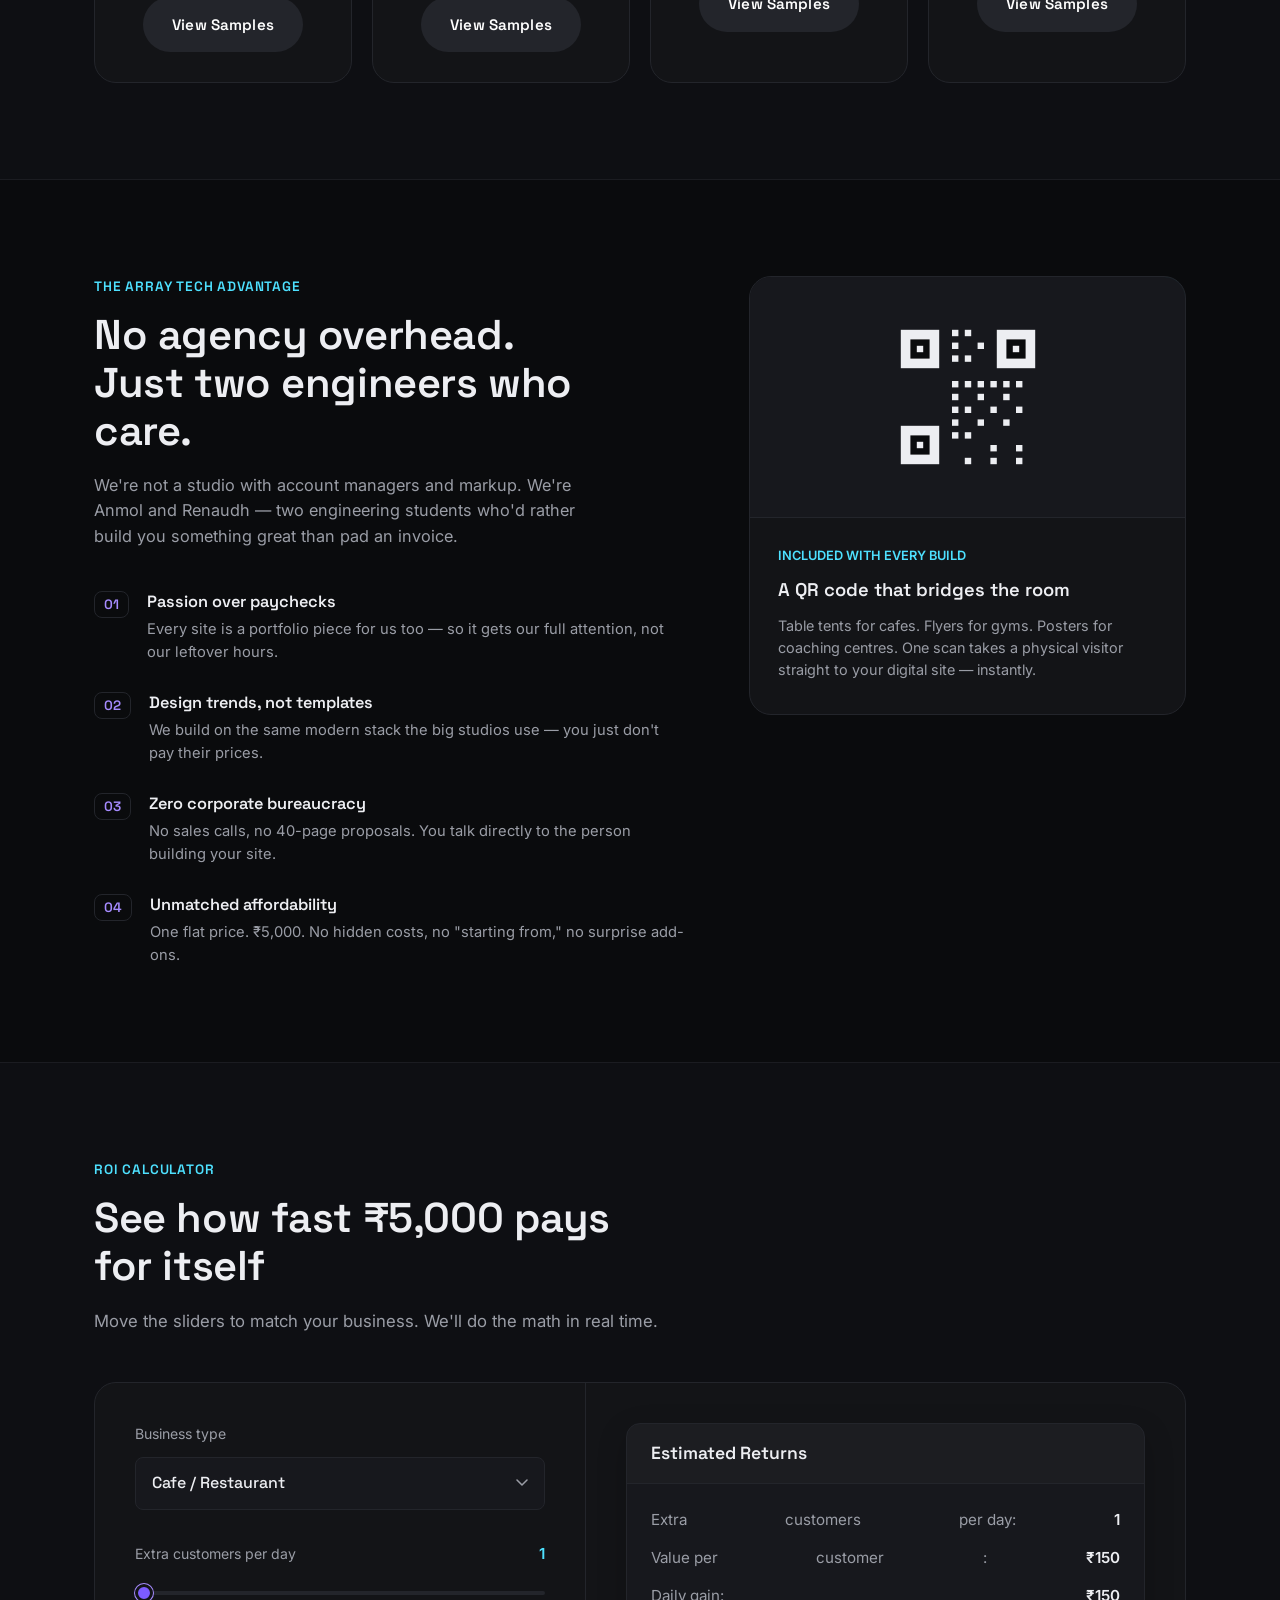
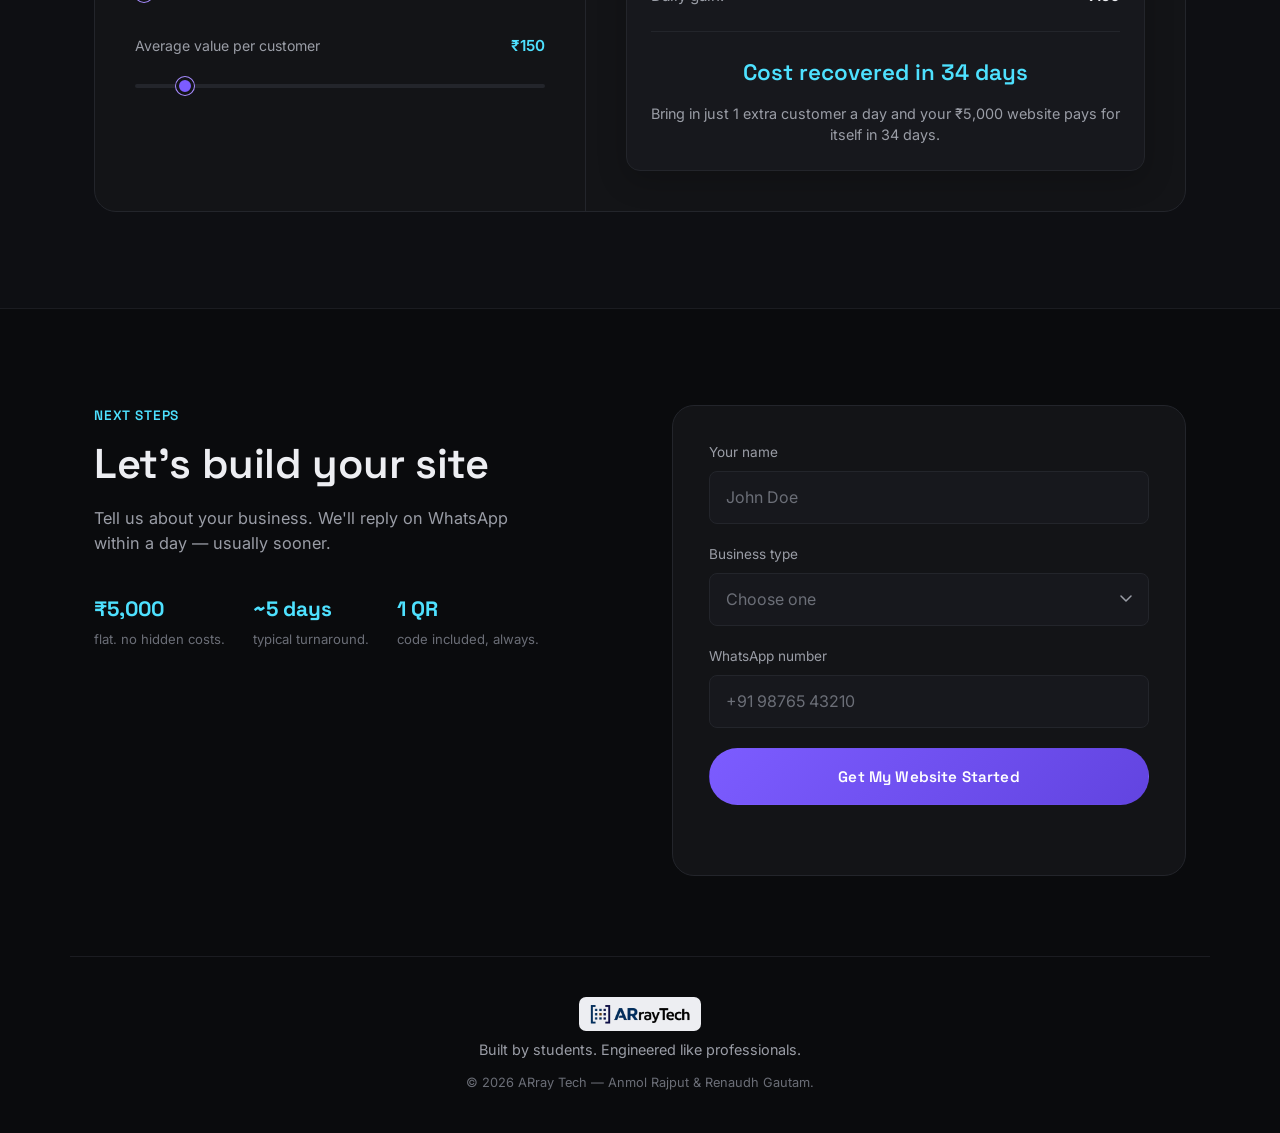
==== commit ec4a4e5a: "V2.01.2 :View samples buttons added" ====
--- a/index.html
+++ b/index.html
@@ -187,7 +187,7 @@
           <li>Batch timings and schedules, always up to date</li>
           <li>A site that looks as credible as your results</li>
         </ul>
-        <button class="btn btn-samples">View Samples</button>
+        <button class="btn btn--samples">View Samples</button>
       </article>
       
     </a>
@@ -204,7 +204,7 @@
           <li>Dishes shown with photos that make people order more</li>
           <li>Change prices anytime, zero printing cost ever again</li>
         </ul>
-        <button class="btn btn-samples">View Samples</button>
+        <button class="btn btn--samples">View Samples</button>
       </article>
 
       <article class="card" tabindex="0" style="--card-accent: var(--violet);">
@@ -219,7 +219,7 @@
           <li>Trainers, timings and plans on one clean page</li>
           <li>A high-energy look that matches your floor</li>
         </ul>
-        <button class="btn btn-samples">View Samples</button>
+        <button class="btn btn--samples">View Samples</button>
       </article>
 
       <article class="card" tabindex="0" style="--card-accent: var(--cyan);">
@@ -234,7 +234,7 @@
           <li>A portfolio built to win premium, high-paying clients</li>
           <li>Your best shot is the first thing they see — always</li>
         </ul>
-        <button class="btn btn-samples">View Samples</button>
+        <button class="btn btn--samples">View Samples</button>
       </article>
 
     </div>
--- a/style.css
+++ b/style.css
@@ -158,13 +158,13 @@
 
 .btn--block { width: 100%; padding: 16px 28px; }
 
-.btn-samples{
+.btn--samples{
   margin-top: 3%;
   align-self: center;
   color: white;
   background-color: #23252b;
 }
-.btn-samples:hover{
+.btn--samples:hover{
   color: white;
   background-color: #0a0b0d;
   border: 0.1em violet solid;
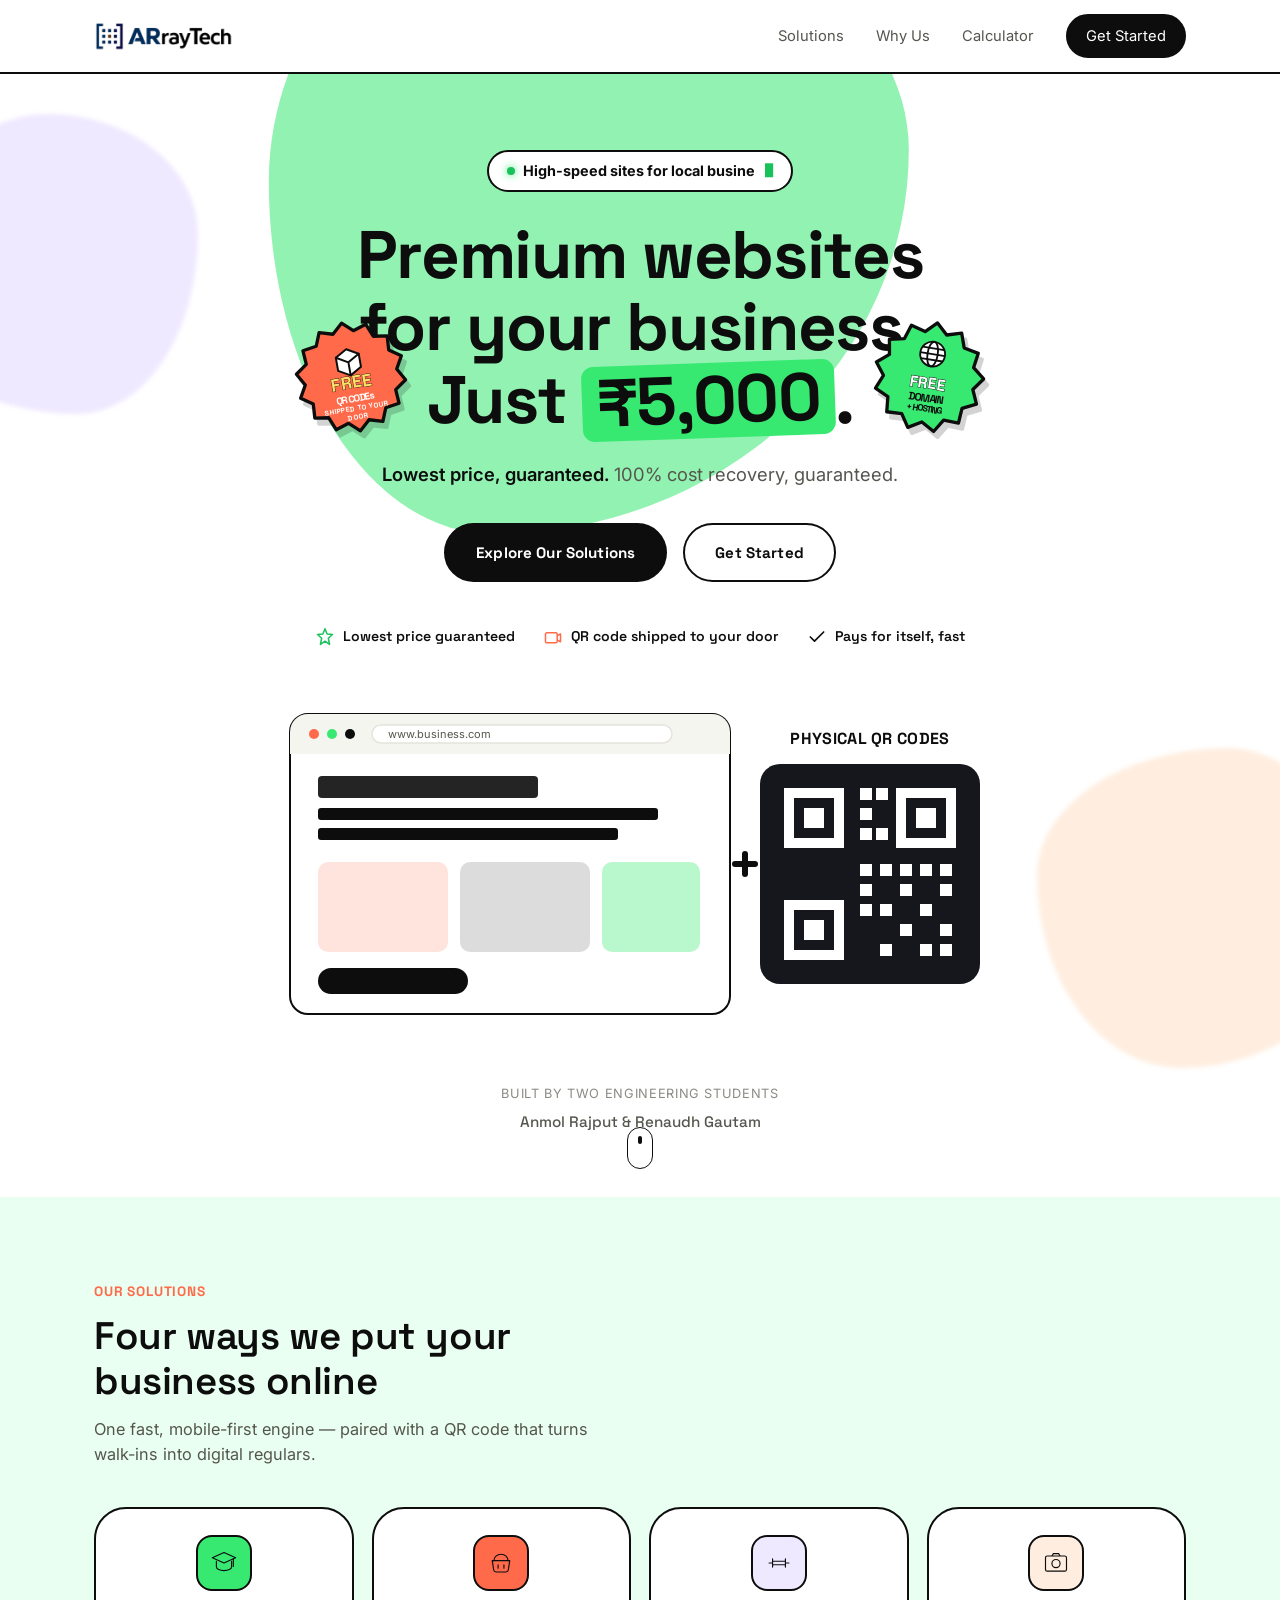
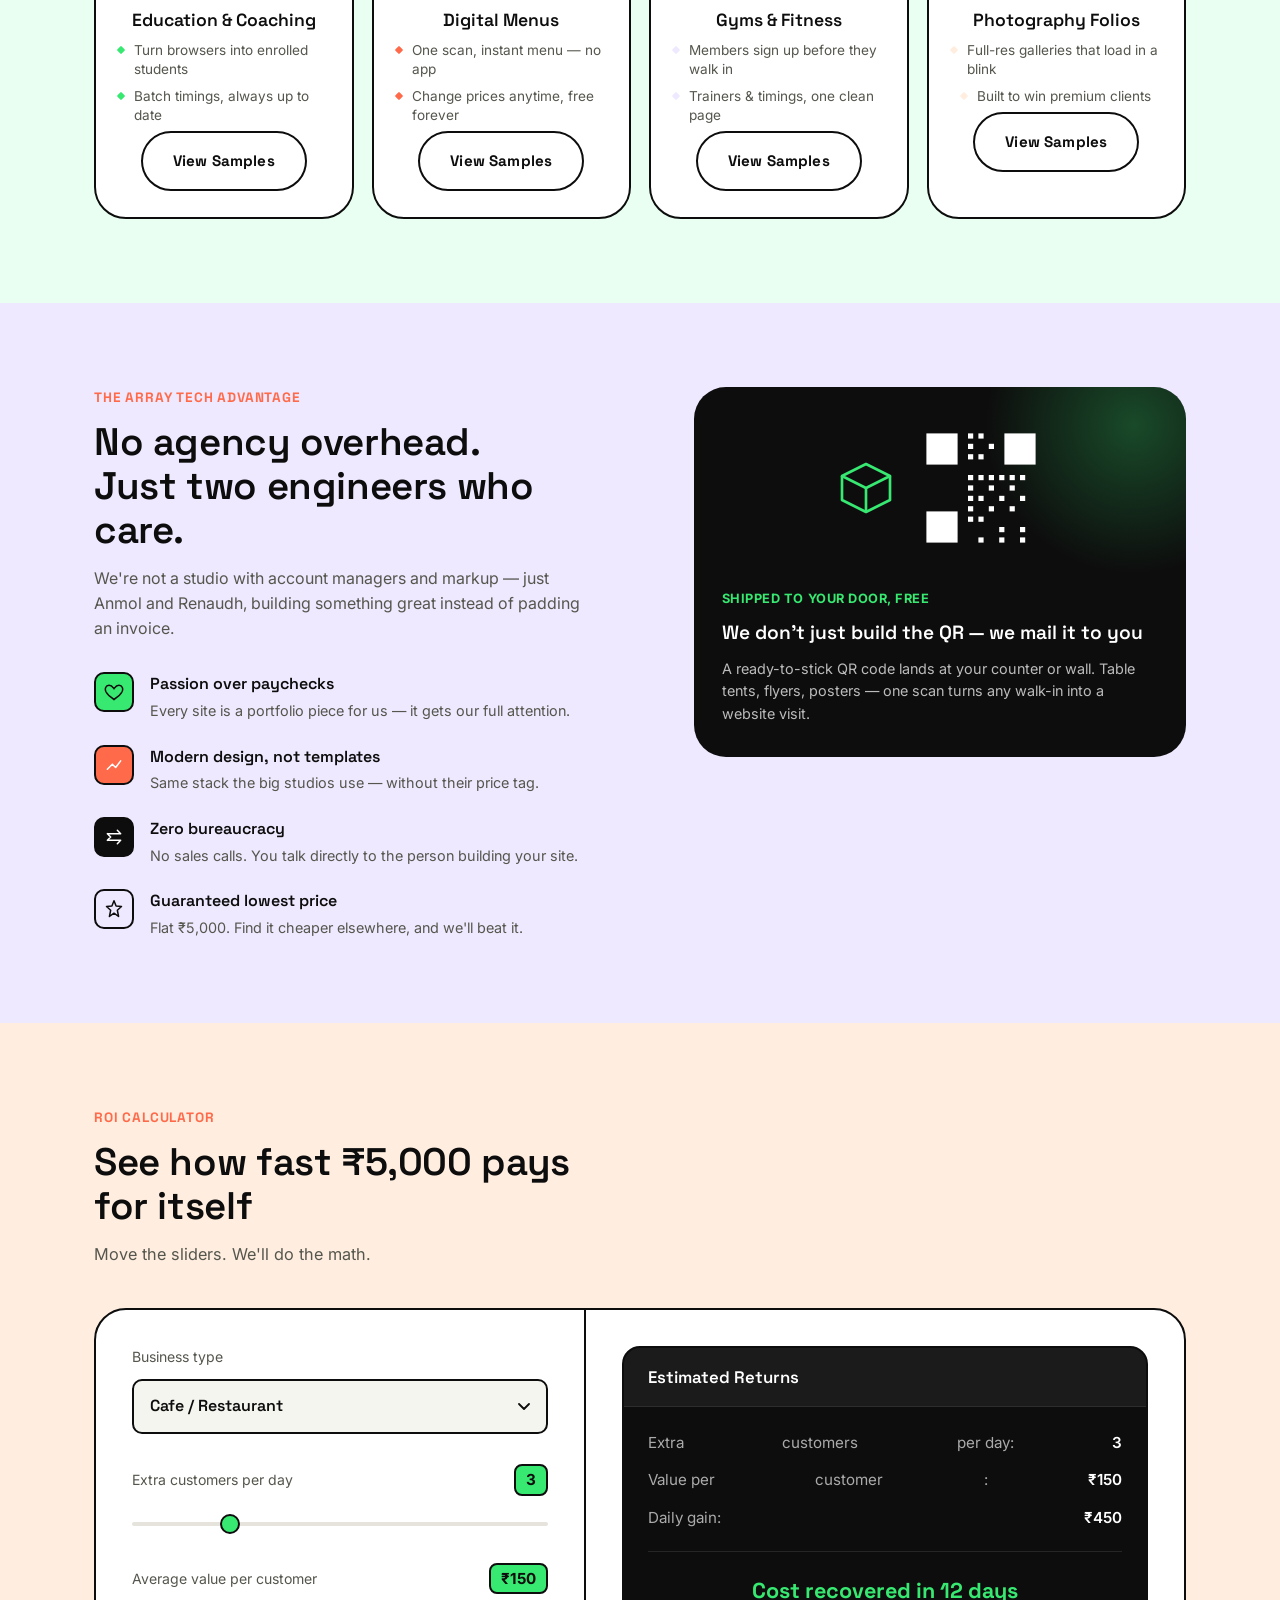
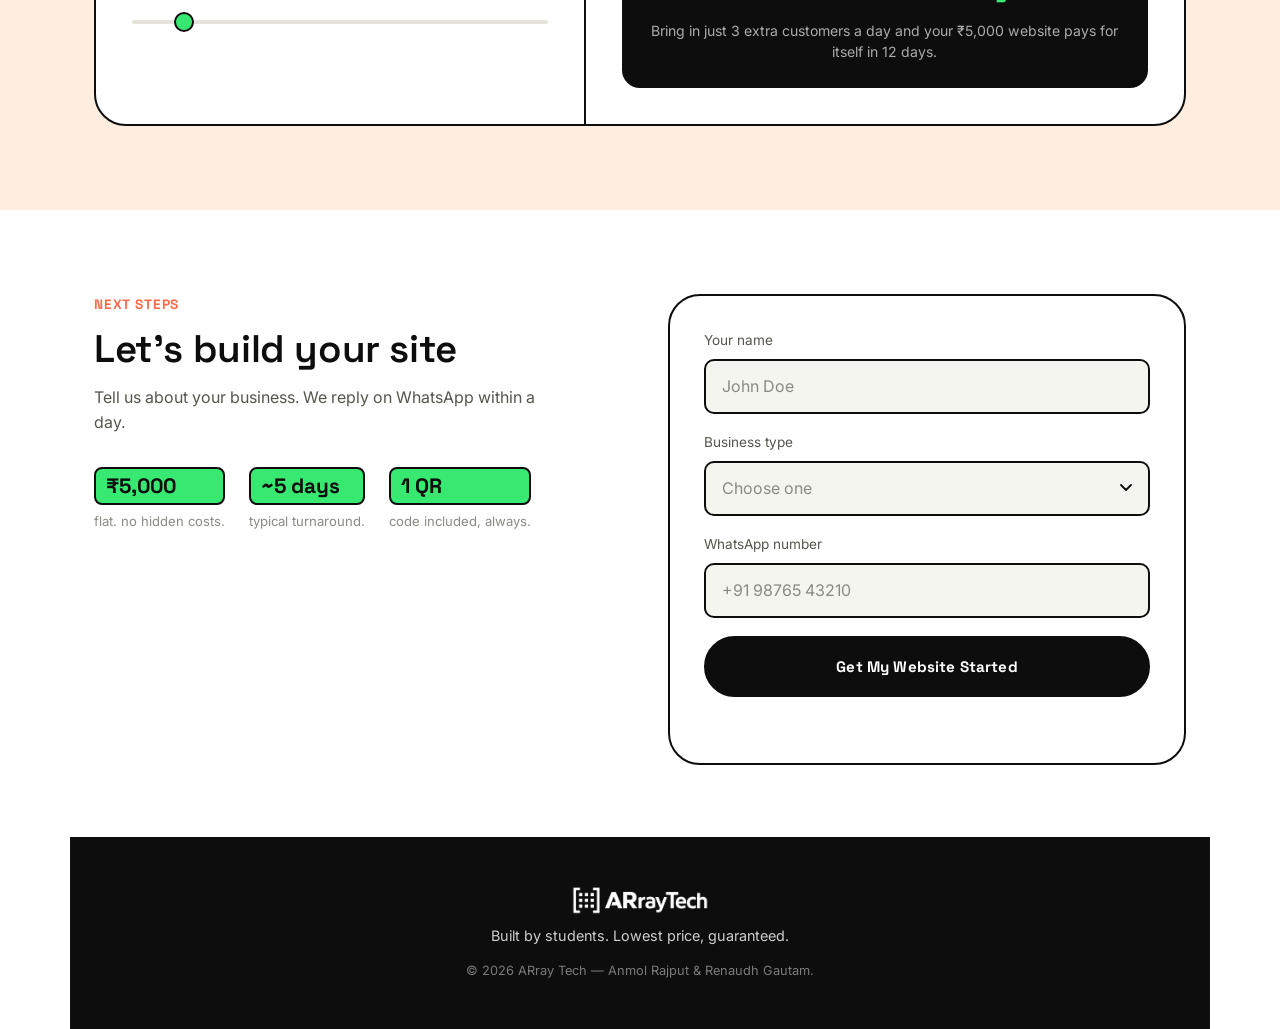
==== commit 77b21a9e: "V2 3.00.0: Light Theme" ====
--- a/index.html
+++ b/index.html
@@ -32,7 +32,7 @@
 <link rel="icon" type="image/png" sizes="16x16" href="/favicon-16.png">
 <link rel="shortcut icon" href="/favicon.ico">
 <link rel="apple-touch-icon" sizes="180x180" href="/apple-touch-icon.png">
-<meta name="theme-color" content="#0a0b0d">
+<meta name="theme-color" content="#37E871">
 
 <script type="application/ld+json">
 {
@@ -131,6 +131,7 @@
   <div class="hero__bg" aria-hidden="true">
     <div class="hero__grid"></div>
     <div class="hero__glow"></div>
+    <div class="hero__glow2"></div>
   </div>
 
   <div class="container hero__inner">
@@ -142,17 +143,116 @@
     <h1 class="hero__headline">
       Premium websites<br>
       for your business.<br>
-      <span class="hero__price">Just <span class="hero__price-num">₹5,000</span>.</span>
+      <span class="hero__price-wrap">
+        <span class="price-text">Just <span class="hero__price-num">₹5,000</span>.</span>
+
+        <span class="price-stamp price-stamp--qr" aria-hidden="true">
+          <svg viewBox="0 0 140 140" xmlns="http://www.w3.org/2000/svg">
+            <g transform="rotate(-10 70 70)">
+              <path d="M 70.0,4.0 L 82.5,15.4 L 98.6,10.5 L 104.9,26.2 L 121.6,28.8 L 120.5,45.7 L 134.3,55.3 L 126.0,70.0 L 134.3,84.7 L 120.5,94.3 L 121.6,111.2 L 104.9,113.8 L 98.6,129.5 L 82.5,124.6 L 70.0,136.0 L 57.5,124.6 L 41.4,129.5 L 35.1,113.8 L 18.4,111.2 L 19.5,94.3 L 5.7,84.7 L 14.0,70.0 L 5.7,55.3 L 19.5,45.7 L 18.4,28.8 L 35.1,26.2 L 41.4,10.5 L 57.5,15.4 Z" fill="var(--cyan)" stroke="var(--text)" stroke-width="4" stroke-linejoin="round"/>
+              <g transform="translate(70,40)" stroke="var(--text)" stroke-width="2.4" fill="none" stroke-linejoin="round" stroke-linecap="round">
+                <path d="M-14 4l14-8 14 8v16l-14 8-14-8z" fill="#fff"/>
+                <path d="M-14 4l14 8 14-8M0 12v16"/>
+              </g>
+              <text x="70" y="84" text-anchor="middle" font-family="var(--font-display)" font-weight="900" font-size="21" letter-spacing="0.5" fill="#FFE066" stroke="var(--text)" stroke-width="0.9" paint-order="stroke">FREE</text>
+              <text x="70" y="100" text-anchor="middle" font-family="var(--font-display)" font-weight="800" font-size="12" fill="#fff">QR CODEs</text>
+              <text x="70" y="111" text-anchor="middle" font-family="var(--font-display)" font-weight="700" font-size="8.5" letter-spacing="0.4" fill="#fff">SHIPPED TO YOUR</text>
+              <text x="70" y="122" text-anchor="middle" font-family="var(--font-display)" font-weight="700" font-size="8.5" letter-spacing="0.4" fill="#fff">DOOR</text>
+            </g>
+          </svg>
+        </span>
+
+        <span class="price-stamp price-stamp--domain" aria-hidden="true">
+          <svg viewBox="0 0 140 140" xmlns="http://www.w3.org/2000/svg">
+            <g transform="rotate(9 70 70)">
+              <path d="M 70.0,4.0 L 83.2,16.6 L 100.7,11.6 L 106.5,28.8 L 124.3,32.5 L 121.4,50.5 L 135.5,62.0 L 124.6,76.6 L 131.7,93.4 L 115.3,101.2 L 113.8,119.4 L 95.6,118.7 L 85.8,134.1 L 70.0,125.0 L 54.2,134.1 L 44.4,118.7 L 26.2,119.4 L 24.7,101.2 L 8.3,93.4 L 15.4,76.6 L 4.5,62.0 L 18.6,50.5 L 15.7,32.5 L 33.5,28.8 L 39.3,11.6 L 56.8,16.6 Z" fill="var(--green)" stroke="var(--text)" stroke-width="4" stroke-linejoin="round"/>
+              <g transform="translate(70,42)" stroke="var(--text)" stroke-width="2.2" fill="none">
+                <circle cx="0" cy="0" r="15" fill="#fff"/>
+                <ellipse cx="0" cy="0" rx="6.2" ry="15"/>
+                <line x1="-15" y1="0" x2="15" y2="0"/>
+                <path d="M-13 -7h26M-13 7h26" stroke-linecap="round"/>
+              </g>
+              <text x="70" y="84" text-anchor="middle" font-family="var(--font-display)" font-weight="900" font-size="19" letter-spacing="0.5" fill="#fff" stroke="var(--text)" stroke-width="0.9" paint-order="stroke">FREE</text>
+              <text x="70" y="100" text-anchor="middle" font-family="var(--font-display)" font-weight="800" font-size="13" fill="var(--text)">DOMAIN</text>
+              <text x="70" y="112" text-anchor="middle" font-family="var(--font-display)" font-weight="800" font-size="11" fill="var(--text)">+ HOSTING</text>
+            </g>
+          </svg>
+        </span>
+      </span>
     </h1>
 
     <p class="hero__sub">
-      Built by passion, engineered for growth.<br class="hero__sub-break">
-      <strong>100% cost recovery, guaranteed.</strong>
+      <strong>Lowest price, guaranteed.</strong> 100% cost recovery, guaranteed.
     </p>
 
     <div class="hero__ctas">
       <a href="#offerings" class="btn btn--primary">Explore Our Solutions</a>
       <a href="#contact" class="btn btn--ghost">Get Started</a>
+    </div>
+
+    <div class="hero__trust">
+      <div class="hero__trust-item">
+        <svg viewBox="0 0 24 24" fill="none"><path d="M12 2l2.5 6.5L21 9l-5 4.5L17.5 21 12 17l-5.5 4L8 13.5 3 9l6.5-.5L12 2z" stroke="currentColor" stroke-width="1.8" stroke-linejoin="round"/></svg>
+        <span>Lowest price guaranteed</span>
+      </div>
+      <div class="hero__trust-item">
+        <svg viewBox="0 0 24 24" fill="none"><rect x="3" y="7" width="14" height="12" rx="1.5" stroke="currentColor" stroke-width="1.8"/><path d="M17 10.5l4-2.2v9.4l-4-2.2" stroke="currentColor" stroke-width="1.8" stroke-linejoin="round"/></svg>
+        <span>QR code shipped to your door</span>
+      </div>
+      <div class="hero__trust-item">
+        <svg viewBox="0 0 24 24" fill="none"><path d="M4 12l5 5L20 6" stroke="currentColor" stroke-width="2" stroke-linecap="round" stroke-linejoin="round"/></svg>
+        <span>Pays for itself, fast</span>
+      </div>
+    </div>
+
+    <div class="hero__visual" aria-hidden="true">
+      <svg viewBox="0 0 760 340" xmlns="http://www.w3.org/2000/svg">
+        <rect x="30" y="10" width="440" height="300" rx="18" fill="#FFFFFF" stroke="var(--border)" stroke-width="2"/>
+        <rect x="30" y="10" width="440" height="40" rx="18" fill="var(--panel-raised)"/>
+        <rect x="30" y="32" width="440" height="18" fill="var(--panel-raised)"/>
+        <circle cx="54" cy="30" r="5" fill="var(--cyan)"/>
+        <circle cx="72" cy="30" r="5" fill="var(--lime)"/>
+        <circle cx="90" cy="30" r="5" fill="var(--violet)"/>
+        <rect x="112" y="21" width="300" height="18" rx="9" fill="#FFFFFF" stroke="var(--border-soft)" stroke-width="1.5"/>
+        <text x="128" y="34" font-family="var(--font-body)" font-size="11" fill="var(--text-muted)">www.business.com</text>
+        <rect x="58" y="72" width="220" height="22" rx="4" fill="var(--violet)" opacity="0.9"/>
+        <rect x="58" y="104" width="340" height="12" rx="3" fill="var(--border)"/>
+        <rect x="58" y="124" width="300" height="12" rx="3" fill="var(--border)"/>
+        <rect x="58" y="158" width="130" height="90" rx="10" fill="var(--cyan)" opacity="0.18"/>
+        <rect x="200" y="158" width="130" height="90" rx="10" fill="var(--violet)" opacity="0.14"/>
+        <rect x="342" y="158" width="98" height="90" rx="10" fill="var(--lime)" opacity="0.35"/>
+        <rect x="58" y="264" width="150" height="26" rx="13" fill="var(--violet)"/>
+
+        <text x="610" y="40" text-anchor="middle" font-family="var(--font-display)" font-weight="800" font-size="16" letter-spacing="0.3" fill="var(--text)">PHYSICAL QR CODES</text>
+
+        <g transform="translate(500,60)">
+          <rect x="0" y="0" width="220" height="220" rx="20" fill="#16171C"/>
+          <rect x="24" y="24" width="60" height="60" fill="#fff"/>
+          <rect x="34" y="34" width="40" height="40" fill="#16171C"/>
+          <rect x="44" y="44" width="20" height="20" fill="#fff"/>
+          <rect x="136" y="24" width="60" height="60" fill="#fff"/>
+          <rect x="146" y="34" width="40" height="40" fill="#16171C"/>
+          <rect x="156" y="44" width="20" height="20" fill="#fff"/>
+          <rect x="24" y="136" width="60" height="60" fill="#fff"/>
+          <rect x="34" y="146" width="40" height="40" fill="#16171C"/>
+          <rect x="44" y="156" width="20" height="20" fill="#fff"/>
+          <rect x="100" y="24" width="12" height="12" fill="#fff"/><rect x="116" y="24" width="12" height="12" fill="#fff"/>
+          <rect x="100" y="44" width="12" height="12" fill="#fff"/><rect x="100" y="64" width="12" height="12" fill="#fff"/>
+          <rect x="116" y="64" width="12" height="12" fill="#fff"/>
+          <rect x="100" y="100" width="12" height="12" fill="#fff"/><rect x="120" y="100" width="12" height="12" fill="#fff"/>
+          <rect x="140" y="100" width="12" height="12" fill="#fff"/><rect x="160" y="100" width="12" height="12" fill="#fff"/>
+          <rect x="180" y="100" width="12" height="12" fill="#fff"/><rect x="100" y="120" width="12" height="12" fill="#fff"/>
+          <rect x="140" y="120" width="12" height="12" fill="#fff"/><rect x="180" y="120" width="12" height="12" fill="#fff"/>
+          <rect x="100" y="140" width="12" height="12" fill="#fff"/><rect x="120" y="140" width="12" height="12" fill="#fff"/>
+          <rect x="160" y="140" width="12" height="12" fill="#fff"/><rect x="140" y="160" width="12" height="12" fill="#fff"/>
+          <rect x="160" y="180" width="12" height="12" fill="#fff"/><rect x="180" y="160" width="12" height="12" fill="#fff"/>
+          <rect x="180" y="180" width="12" height="12" fill="#fff"/><rect x="120" y="180" width="12" height="12" fill="#fff"/>
+        </g>
+        <g stroke="var(--text)" stroke-width="6" stroke-linecap="round">
+          <line x1="485" y1="150" x2="485" y2="170"/>
+          <line x1="475" y1="160" x2="495" y2="160"/>
+        </g>
+      </svg>
     </div>
 
     <div class="hero__founders">
@@ -170,22 +270,19 @@
   <div class="container">
     <p class="section-eyebrow">Our Solutions</p>
     <h2 class="section-title">Four ways we put your business online</h2>
-    <p class="section-lede">Every build ships with the same engine — fast, mobile-first, and married to a QR code that turns physical walk-ins into digital regulars.</p>
+    <p class="section-lede">One fast, mobile-first engine — paired with a QR code that turns walk-ins into digital regulars.</p>
 
     <div class="cards" id="cardsGrid">
 
     <a href="coaching/index.html" target="_blank">
-        <article class="card" tabindex="0" style="--card-accent: var(--violet);">
-        <div class="card__index">01</div>
+        <article class="card" tabindex="0" style="--card-accent: var(--green);">
         <div class="card__icon" aria-hidden="true">
           <svg viewBox="0 0 48 48" fill="none"><path d="M24 6L4 15l20 9 20-9-20-9z" stroke="currentColor" stroke-width="2" stroke-linejoin="round"/><path d="M11 21v10c0 3.3 5.8 6 13 6s13-2.7 13-6V21" stroke="currentColor" stroke-width="2" stroke-linecap="round" stroke-linejoin="round"/><path d="M40 17v13" stroke="currentColor" stroke-width="2" stroke-linecap="round"/></svg>
         </div>
         <h3 class="card__title">Education &amp; Coaching</h3>
-        <p class="card__desc">For institutes and coaching classes that run on trust.</p>
         <ul class="card__list">
-          <li>Turn browsers into enrolled students, faster</li>
-          <li>Batch timings and schedules, always up to date</li>
-          <li>A site that looks as credible as your results</li>
+          <li>Turn browsers into enrolled students</li>
+          <li>Batch timings, always up to date</li>
         </ul>
         <button class="btn btn--samples">View Samples</button>
       </article>
@@ -193,46 +290,37 @@
     </a>
 
       <article class="card" tabindex="0" style="--card-accent: var(--cyan);">
-        <div class="card__index">02</div>
         <div class="card__icon" aria-hidden="true">
           <svg viewBox="0 0 48 48" fill="none"><path d="M12 20c0-6 5-11 12-11s12 5 12 11" stroke="currentColor" stroke-width="2" stroke-linecap="round"/><path d="M9 20h30l-2.5 16a4 4 0 01-4 3.4h-17a4 4 0 01-4-3.4L9 20z" stroke="currentColor" stroke-width="2" stroke-linejoin="round"/><path d="M19 27v6M29 27v6" stroke="currentColor" stroke-width="2" stroke-linecap="round"/></svg>
         </div>
         <h3 class="card__title">Digital Menus</h3>
-        <p class="card__desc">For cafes and restaurants ready to ditch reprints.</p>
         <ul class="card__list">
-          <li>One scan, instant menu — no app to install</li>
-          <li>Dishes shown with photos that make people order more</li>
-          <li>Change prices anytime, zero printing cost ever again</li>
+          <li>One scan, instant menu — no app</li>
+          <li>Change prices anytime, free forever</li>
         </ul>
         <button class="btn btn--samples">View Samples</button>
       </article>
 
-      <article class="card" tabindex="0" style="--card-accent: var(--violet);">
-        <div class="card__index">03</div>
+      <article class="card" tabindex="0" style="--card-accent: var(--bg-lavender);">
         <div class="card__icon" aria-hidden="true">
           <svg viewBox="0 0 48 48" fill="none"><path d="M7 24h6M13 17v14M35 17v14M41 24h-6M13 21h22v6H13z" stroke="currentColor" stroke-width="2" stroke-linejoin="round" stroke-linecap="round"/></svg>
         </div>
         <h3 class="card__title">Gyms &amp; Fitness</h3>
-        <p class="card__desc">For studios that sell energy, not just equipment.</p>
         <ul class="card__list">
-          <li>New members sign up before they even walk in</li>
-          <li>Trainers, timings and plans on one clean page</li>
-          <li>A high-energy look that matches your floor</li>
+          <li>Members sign up before they walk in</li>
+          <li>Trainers &amp; timings, one clean page</li>
         </ul>
         <button class="btn btn--samples">View Samples</button>
       </article>
 
-      <article class="card" tabindex="0" style="--card-accent: var(--cyan);">
-        <div class="card__index">04</div>
+      <article class="card" tabindex="0" style="--card-accent: var(--bg-peach);">
         <div class="card__icon" aria-hidden="true">
           <svg viewBox="0 0 48 48" fill="none"><rect x="6" y="12" width="36" height="26" rx="3" stroke="currentColor" stroke-width="2"/><circle cx="24" cy="25" r="7" stroke="currentColor" stroke-width="2"/><path d="M17 12l2.5-4h9L31 12" stroke="currentColor" stroke-width="2" stroke-linejoin="round"/></svg>
         </div>
         <h3 class="card__title">Photography Folios</h3>
-        <p class="card__desc">For photographers whose work should load instantly.</p>
         <ul class="card__list">
-          <li>Galleries in full resolution that still load in a blink</li>
-          <li>A portfolio built to win premium, high-paying clients</li>
-          <li>Your best shot is the first thing they see — always</li>
+          <li>Full-res galleries that load in a blink</li>
+          <li>Built to win premium clients</li>
         </ul>
         <button class="btn btn--samples">View Samples</button>
       </article>
@@ -246,35 +334,35 @@
     <div class="why__copy">
       <p class="section-eyebrow">The ARray Tech Advantage</p>
       <h2 class="section-title">No agency overhead.<br>Just two engineers who care.</h2>
-      <p class="why__intro">We're not a studio with account managers and markup. We're Anmol and Renaudh — two engineering students who'd rather build you something great than pad an invoice.</p>
+      <p class="why__intro">We're not a studio with account managers and markup — just Anmol and Renaudh, building something great instead of padding an invoice.</p>
 
       <ul class="why__list">
         <li>
-          <span class="why__list-icon">01</span>
+          <span class="why__list-icon" aria-hidden="true"><svg viewBox="0 0 24 24" fill="none"><path d="M12 21s-7-4.5-9.5-9C.5 8 2 4 6 4c2 0 4 1.2 6 4 2-2.8 4-4 6-4 4 0 5.5 4 3.5 8-2.5 4.5-9.5 9-9.5 9z" stroke="currentColor" stroke-width="1.8"/></svg></span>
           <div>
             <h4>Passion over paychecks</h4>
-            <p>Every site is a portfolio piece for us too — so it gets our full attention, not our leftover hours.</p>
+            <p>Every site is a portfolio piece for us — it gets our full attention.</p>
           </div>
         </li>
         <li>
-          <span class="why__list-icon">02</span>
+          <span class="why__list-icon" aria-hidden="true"><svg viewBox="0 0 24 24" fill="none"><path d="M4 17l6-6 4 4 6-8" stroke="currentColor" stroke-width="1.8" stroke-linecap="round" stroke-linejoin="round"/></svg></span>
           <div>
-            <h4>Design trends, not templates</h4>
-            <p>We build on the same modern stack the big studios use — you just don't pay their prices.</p>
+            <h4>Modern design, not templates</h4>
+            <p>Same stack the big studios use — without their price tag.</p>
           </div>
         </li>
         <li>
-          <span class="why__list-icon">03</span>
+          <span class="why__list-icon" aria-hidden="true"><svg viewBox="0 0 24 24" fill="none"><path d="M20 8L4 8M20 8l-4-4M4 8l4 4M4 16l16 0M4 16l4-4M20 16l-4 4" stroke="currentColor" stroke-width="1.8" stroke-linecap="round" stroke-linejoin="round"/></svg></span>
           <div>
-            <h4>Zero corporate bureaucracy</h4>
-            <p>No sales calls, no 40-page proposals. You talk directly to the person building your site.</p>
+            <h4>Zero bureaucracy</h4>
+            <p>No sales calls. You talk directly to the person building your site.</p>
           </div>
         </li>
         <li>
-          <span class="why__list-icon">04</span>
+          <span class="why__list-icon" aria-hidden="true"><svg viewBox="0 0 24 24" fill="none"><path d="M12 2l2.5 6.5L21 9l-5 4.5L17.5 21 12 17l-5.5 4L8 13.5 3 9l6.5-.5L12 2z" stroke="currentColor" stroke-width="1.8" stroke-linejoin="round"/></svg></span>
           <div>
-            <h4>Unmatched affordability</h4>
-            <p>One flat price. ₹5,000. No hidden costs, no "starting from," no surprise add-ons.</p>
+            <h4>Guaranteed lowest price</h4>
+            <p>Flat ₹5,000. Find it cheaper elsewhere, and we'll beat it.</p>
           </div>
         </li>
       </ul>
@@ -284,6 +372,7 @@
       <div class="qr-card">
         <div class="qr-card__glow" aria-hidden="true"></div>
         <div class="qr-card__visual">
+          <svg class="qr-card__ship-icon" viewBox="0 0 48 48" fill="none" aria-hidden="true"><path d="M6 15L24 6l18 9-18 9-18-9z" stroke="currentColor" stroke-width="2" stroke-linejoin="round"/><path d="M6 15v18l18 9 18-9V15" stroke="currentColor" stroke-width="2" stroke-linejoin="round"/><path d="M24 24v18" stroke="currentColor" stroke-width="2"/></svg>
           <div class="qr-mock" aria-hidden="true">
             <svg viewBox="0 0 100 100" width="100%" height="100%">
               <rect width="100" height="100" fill="none"/>
@@ -312,9 +401,9 @@
           </div>
         </div>
         <div class="qr-card__body">
-          <p class="qr-card__eyebrow">Included with every build</p>
-          <h3 class="qr-card__title">A QR code that bridges the room</h3>
-          <p class="qr-card__desc">Table tents for cafes. Flyers for gyms. Posters for coaching centres. One scan takes a physical visitor straight to your digital site — instantly.</p>
+          <p class="qr-card__eyebrow">Shipped to your door, free</p>
+          <h3 class="qr-card__title">We don't just build the QR — we mail it to you</h3>
+          <p class="qr-card__desc">A ready-to-stick QR code lands at your counter or wall. Table tents, flyers, posters — one scan turns any walk-in into a website visit.</p>
         </div>
       </div>
     </div>
@@ -325,7 +414,7 @@
   <div class="container">
     <p class="section-eyebrow">ROI Calculator</p>
     <h2 class="section-title">See how fast ₹5,000 pays for itself</h2>
-    <p class="section-lede">Move the sliders to match your business. We'll do the math in real time.</p>
+    <p class="section-lede">Move the sliders. We'll do the math.</p>
 
     <div class="calc__panel">
       <div class="calc__controls">
@@ -343,9 +432,9 @@
         <div class="calc__field">
           <div class="calc__field-label-row">
             <label for="extraSlider" id="sliderLabel">Extra customers per day</label>
-            <span class="calc__slider-value" id="sliderValue">1</span>
-          </div>
-          <input type="range" id="extraSlider" class="calc__slider" min="1" max="10" value="1" step="1">
+            <span class="calc__slider-value" id="sliderValue">3</span>
+          </div>
+          <input type="range" id="extraSlider" class="calc__slider" min="1" max="10" value="3" step="1">
         </div>
 
         <div class="calc__field">
@@ -384,7 +473,7 @@
     <div class="contact__copy">
       <p class="section-eyebrow">Next Steps</p>
       <h2 class="section-title">Let's build your site</h2>
-      <p class="contact__lede">Tell us about your business. We'll reply on WhatsApp within a day — usually sooner.</p>
+      <p class="contact__lede">Tell us about your business. We reply on WhatsApp within a day.</p>
 
       <div class="contact__reassure">
         <div class="contact__reassure-item">
@@ -434,7 +523,7 @@
     <div class="contact__brand">
       <img src="logo.png" alt="ARray Tech" class="contact__brand-logo">
     </div>
-    <p class="contact__tagline">Built by students. Engineered like professionals.</p>
+    <p class="contact__tagline">Built by students. Lowest price, guaranteed.</p>
     <p class="contact__copyright">© 2026 ARray Tech — Anmol Rajput &amp; Renaudh Gautam.</p>
   </div>
 </footer>
--- a/style.css
+++ b/style.css
@@ -1,28 +1,37 @@
 /* =========================================================
    ARray Tech — Design Tokens
-   Palette: near-black base, electric violet + cyan accents.
+   Palette: light, warm base + punchy indigo / coral / lime.
    Type: Space Grotesk (display) / Inter (body)
    ========================================================= */
 :root {
-  /* Color */
-  --bg: #0a0b0d;
-  --bg-alt: #0e0f13;
-  --panel: #131417;
-  --panel-raised: #17181d;
-  --border: #23252b;
-  --border-soft: #1b1c21;
-
-  --text: #edeef2;
-  --text-muted: #9a9da6;
-  --text-dim: #6b6e77;
-
-  --violet: #7c5cff;
-  --violet-soft: #a68bff;
-  --violet-dim: rgba(124, 92, 255, 0.14);
-  --cyan: #4ee1ff;
-  --cyan-dim: rgba(78, 225, 255, 0.14);
-
-  --qr-bg: #0a0b0d;
+  /* Color — Linktree-style: white base, bold black, signature green, pastel blobs */
+  --bg: #FFFFFF;
+  --bg-alt: #E9FFF1;
+  --bg-lavender: #EFE9FF;
+  --bg-peach: #FFEEE0;
+  --panel: #FFFFFF;
+  --panel-raised: #F5F5F0;
+  --border: #0D0D0D;
+  --border-soft: #E5E3DC;
+
+  --text: #0D0D0D;
+  --text-muted: #55564D;
+  --text-dim: #8A8B82;
+
+  --green: #37E871;
+  --green-deep: #17C25A;
+  --green-dim: rgba(55, 232, 113, 0.18);
+
+  /* kept for compatibility with existing rules */
+  --violet: #0D0D0D;
+  --violet-soft: #2B2B2B;
+  --violet-dim: rgba(13, 13, 13, 0.06);
+  --cyan: #FF6B4A;
+  --cyan-dim: rgba(255, 107, 74, 0.12);
+  --lime: #37E871;
+  --lime-dim: rgba(55, 232, 113, 0.28);
+
+  --qr-bg: #FFFFFF;
 
   /* Type */
   --font-display: "Space Grotesk", "Inter", sans-serif;
@@ -30,9 +39,9 @@
 
   /* Layout */
   --container-w: 1140px;
-  --radius-sm: 8px;
-  --radius-md: 14px;
-  --radius-lg: 22px;
+  --radius-sm: 10px;
+  --radius-md: 18px;
+  --radius-lg: 32px;
 
   --ease: cubic-bezier(0.16, 1, 0.3, 1);
 }
@@ -70,7 +79,7 @@
 button, input, select { font: inherit; color: inherit; }
 
 :focus-visible {
-  outline: 2px solid var(--cyan);
+  outline: 3px solid var(--green);
   outline-offset: 3px;
   border-radius: 4px;
 }
@@ -88,28 +97,29 @@
 .section-eyebrow {
   font-family: var(--font-display);
   font-size: 0.85rem;
-  font-weight: 600;
+  font-weight: 700;
   text-transform: uppercase;
   color: var(--cyan);
   letter-spacing: 0.06em;
-  margin-bottom: 14px;
+  margin-bottom: 12px;
 }
 
 .section-title {
   font-family: var(--font-display);
   font-weight: 600;
-  font-size: clamp(1.8rem, 4vw, 2.6rem);
+  font-size: clamp(1.7rem, 3.6vw, 2.4rem);
   line-height: 1.15;
   letter-spacing: -0.01em;
-  margin-bottom: 18px;
+  margin-bottom: 14px;
   max-width: 20ch;
+  color: var(--text);
 }
 
 .section-lede {
   color: var(--text-muted);
-  font-size: 1.05rem;
-  max-width: 56ch;
-  margin-bottom: 48px;
+  font-size: 1.02rem;
+  max-width: 52ch;
+  margin-bottom: 40px;
 }
 
 section { position: relative; }
@@ -122,52 +132,55 @@
   align-items: center;
   justify-content: center;
   gap: 8px;
-  padding: 15px 28px;
+  padding: 16px 30px;
   border-radius: 999px;
   font-family: var(--font-display);
-  font-weight: 600;
+  font-weight: 700;
   font-size: 0.95rem;
   letter-spacing: 0.01em;
-  border: 1px solid transparent;
+  border: 2px solid transparent;
   cursor: pointer;
-  transition: transform 0.35s var(--ease), box-shadow 0.35s var(--ease), background 0.35s var(--ease), border-color 0.35s var(--ease);
+  transition: transform 0.3s var(--ease), box-shadow 0.3s var(--ease), background 0.3s var(--ease), border-color 0.3s var(--ease);
   white-space: nowrap;
 }
 
 .btn--primary {
-  background: linear-gradient(135deg, var(--violet), #6244e0);
+  background: var(--text);
   color: #fff;
-  box-shadow: 0 0 0 0 rgba(124, 92, 255, 0);
+  border-color: var(--text);
 }
 .btn--primary:hover {
-  transform: translateY(-2px);
-  box-shadow: 0 10px 30px -8px rgba(124, 92, 255, 0.55);
-}
-.btn--primary:active { transform: translateY(0); }
+  transform: translateY(-2px) scale(1.02);
+  background: var(--green);
+  border-color: var(--text);
+  color: var(--text);
+}
+.btn--primary:active { transform: translateY(0) scale(1); }
 
 .btn--ghost {
-  background: transparent;
-  border-color: var(--border);
+  background: #fff;
+  border-color: var(--text);
   color: var(--text);
 }
 .btn--ghost:hover {
-  border-color: var(--violet-soft);
-  color: var(--violet-soft);
-  transform: translateY(-2px);
-}
-
-.btn--block { width: 100%; padding: 16px 28px; }
+  background: var(--green);
+  border-color: var(--text);
+  transform: translateY(-2px) scale(1.02);
+}
+
+.btn--block { width: 100%; padding: 17px 28px; }
 
 .btn--samples{
   margin-top: 3%;
   align-self: center;
-  color: white;
-  background-color: #23252b;
+  color: var(--text);
+  background-color: #fff;
+  border: 2px solid var(--text);
 }
 .btn--samples:hover{
-  color: white;
-  background-color: #0a0b0d;
-  border: 0.1em violet solid;
+  color: var(--text);
+  background-color: var(--green);
+  border: 2px solid var(--text);
 }
 
 /* =========================================================
@@ -177,10 +190,10 @@
   position: sticky;
   top: 0;
   z-index: 100;
-  background: rgba(10, 11, 13, 0.72);
+  background: rgba(255, 255, 255, 0.85);
   backdrop-filter: blur(14px);
   -webkit-backdrop-filter: blur(14px);
-  border-bottom: 1px solid var(--border-soft);
+  border-bottom: 2px solid var(--text);
 }
 
 .nav__inner {
@@ -195,9 +208,6 @@
   height: 30px;
   width: auto;
   display: block;
-  background: var(--text);
-  border-radius: 6px;
-  padding: 5px 9px;
   transition: transform 0.3s var(--ease);
 }
 .nav__brand:hover .nav__brand-logo { transform: translateY(-1px); }
@@ -209,17 +219,17 @@
   font-size: 0.92rem;
   color: var(--text-muted);
 }
-.nav__links a:not(.nav__cta):hover { color: var(--text); }
+.nav__links a:not(.nav__cta):hover { color: var(--green-deep); }
 
 .nav__cta {
-  color: var(--text) !important;
-  background: var(--panel-raised);
-  border: 1px solid var(--border);
+  color: #fff !important;
+  background: var(--violet);
+  border: 2px solid var(--violet);
   padding: 9px 18px;
   border-radius: 999px;
-  transition: border-color 0.3s var(--ease), color 0.3s var(--ease);
-}
-.nav__cta:hover { border-color: var(--violet-soft); color: var(--violet-soft) !important; }
+  transition: transform 0.3s var(--ease), background 0.3s var(--ease), color 0.3s var(--ease);
+}
+.nav__cta:hover { transform: translateY(-1px); background: var(--green); border-color: var(--text); color: var(--text) !important; }
 
 .nav__burger {
   display: none;
@@ -267,28 +277,43 @@
 /* =========================================================
    Hero
    ========================================================= */
-.hero { position: relative; padding: 96px 0 80px; overflow: hidden; }
+.hero { position: relative; padding: 76px 0 64px; overflow: hidden; }
 .hero__bg { position: absolute; inset: 0; z-index: 0; pointer-events: none; }
 .hero__grid {
   position: absolute;
-  inset: -1px;
-  background-image:
-    linear-gradient(to right, var(--border-soft) 1px, transparent 1px),
-    linear-gradient(to bottom, var(--border-soft) 1px, transparent 1px);
-  background-size: 64px 64px;
-  mask-image: radial-gradient(ellipse 70% 60% at 50% 20%, black 30%, transparent 80%);
-  -webkit-mask-image: radial-gradient(ellipse 70% 60% at 50% 20%, black 30%, transparent 80%);
-  opacity: 0.6;
+  top: -180px;
+  left: 50%;
+  transform: translateX(-58%);
+  width: 640px;
+  height: 640px;
+  background: var(--green);
+  border-radius: 42% 58% 65% 35% / 45% 40% 60% 55%;
+  opacity: 0.55;
+  animation: blobMorph 14s ease-in-out infinite;
+}
+@keyframes blobMorph {
+  0%, 100% { border-radius: 42% 58% 65% 35% / 45% 40% 60% 55%; }
+  50% { border-radius: 58% 42% 40% 60% / 55% 60% 40% 45%; }
 }
 .hero__glow {
   position: absolute;
-  top: -20%;
-  left: 50%;
-  transform: translateX(-50%);
-  width: 900px;
-  height: 600px;
-  background: radial-gradient(ellipse at center, rgba(124, 92, 255, 0.22), transparent 65%);
-  filter: blur(10px);
+  top: 40px;
+  left: -8%;
+  width: 300px;
+  height: 300px;
+  background: var(--bg-lavender);
+  border-radius: 50% 50% 40% 60% / 60% 40% 60% 40%;
+  filter: blur(2px);
+}
+.hero__glow2 {
+  position: absolute;
+  top: 60%;
+  right: -6%;
+  width: 320px;
+  height: 320px;
+  background: var(--bg-peach);
+  border-radius: 60% 40% 55% 45% / 40% 55% 45% 60%;
+  filter: blur(2px);
 }
 .hero__inner {
   position: relative;
@@ -301,13 +326,14 @@
 
 .hero__badge {
   font-family: var(--font-body);
+  font-weight: 700;
   font-size: 0.9rem;
-  color: var(--violet-soft);
-  background: rgba(124, 92, 255, 0.08);
-  border: 1px solid rgba(124, 92, 255, 0.2);
+  color: var(--text);
+  background: #fff;
+  border: 2px solid var(--text);
   border-radius: 999px;
   padding: 8px 18px;
-  margin-bottom: 32px;
+  margin-bottom: 28px;
   display: inline-flex;
   align-items: center;
   gap: 8px;
@@ -316,14 +342,14 @@
 .hero__badge-pulse {
   width: 8px; height: 8px;
   border-radius: 50%;
-  background: var(--cyan);
-  box-shadow: 0 0 8px var(--cyan);
+  background: var(--green-deep);
+  box-shadow: 0 0 8px var(--green);
   animation: pulse 2s infinite;
 }
 @keyframes pulse { 0% { opacity: 1; } 50% { opacity: 0.4; } 100% { opacity: 1; } }
 
 .hero__cursor {
-  color: var(--cyan);
+  color: var(--green-deep);
   animation: blink 1s steps(1) infinite;
   font-size: 0.8em;
   margin-left: 2px;
@@ -333,34 +359,87 @@
 .hero__headline {
   font-family: var(--font-display);
   font-weight: 700;
-  font-size: clamp(2.4rem, 7vw, 4.6rem);
+  font-size: clamp(2.3rem, 6.4vw, 4.2rem);
   line-height: 1.06;
   letter-spacing: -0.02em;
   max-width: 16ch;
+  color: var(--text);
   opacity: 0;
   animation: rise 0.9s var(--ease) 0.15s forwards;
 }
 
-.hero__price { color: var(--text); }
+.hero__price-wrap { color: var(--text); position: relative; display: inline-block; }
 .hero__price-num {
-  background: linear-gradient(120deg, var(--violet-soft), var(--cyan));
-  -webkit-background-clip: text;
-  background-clip: text;
-  color: transparent;
+  background: var(--green);
+  padding: 2px 14px;
+  border-radius: 12px;
+  color: var(--text);
+  display: inline-block;
+  transform: rotate(-2deg);
+}
+
+.price-stamp {
+  position: absolute;
+  top: -44px;
+  width: 116px;
+  height: 116px;
+  filter: drop-shadow(4px 6px 0 rgba(13,13,13,0.18));
+  animation: stampPop 0.8s cubic-bezier(0.34, 1.56, 0.64, 1) 1.1s backwards, stampWiggle 4.2s ease-in-out 1.95s infinite;
+  z-index: 2;
+}
+.price-stamp--qr { left: -134px; }
+.price-stamp--domain { right: -134px; }
+.price-stamp svg { width: 100%; height: 100%; }
+
+@keyframes stampPop {
+  0% { opacity: 0; transform: scale(0) rotate(35deg); }
+  60% { opacity: 1; transform: scale(1.15) rotate(-6deg); }
+  80% { transform: scale(0.95) rotate(2deg); }
+  100% { opacity: 1; transform: scale(1) rotate(0deg); }
+}
+@keyframes stampWiggle {
+  0%, 100% { transform: rotate(0deg); }
+  50% { transform: rotate(5deg); }
+}
+
+@media (max-width: 900px) {
+  .price-stamp { top: -38px; width: 96px; height: 96px; }
+  .price-stamp--qr { left: -100px; }
+  .price-stamp--domain { right: -100px; }
+}
+@media (max-width: 640px) {
+  .hero__price-wrap {
+    display: flex;
+    flex-wrap: wrap;
+    justify-content: center;
+    align-items: center;
+    gap: 16px;
+  }
+  .price-text { flex: 0 0 100%; }
+  .price-stamp {
+    position: static;
+    left: auto;
+    right: auto;
+    display: block;
+    margin: 4px 0 0;
+    width: 96px;
+    height: 96px;
+    animation: stampPop 0.8s cubic-bezier(0.34, 1.56, 0.64, 1) 1.1s backwards;
+  }
 }
 
 .hero__sub {
-  margin-top: 26px;
-  font-size: clamp(1rem, 2vw, 1.2rem);
+  margin-top: 22px;
+  font-size: clamp(1rem, 2vw, 1.15rem);
   color: var(--text-muted);
-  max-width: 46ch;
+  max-width: 44ch;
   opacity: 0;
   animation: rise 0.9s var(--ease) 0.32s forwards;
 }
 .hero__sub strong { color: var(--text); font-weight: 600; }
 
 .hero__ctas {
-  margin-top: 40px;
+  margin-top: 34px;
   display: flex;
   gap: 16px;
   flex-wrap: wrap;
@@ -369,14 +448,47 @@
   animation: rise 0.9s var(--ease) 0.48s forwards;
 }
 
+/* Trust strip — icon based, minimal text */
+.hero__trust {
+  margin-top: 44px;
+  display: flex;
+  gap: 28px;
+  flex-wrap: wrap;
+  justify-content: center;
+  opacity: 0;
+  animation: rise 0.9s var(--ease) 0.58s forwards;
+}
+.hero__trust-item {
+  display: flex;
+  align-items: center;
+  gap: 8px;
+  font-family: var(--font-display);
+  font-size: 0.88rem;
+  font-weight: 600;
+  color: var(--text);
+}
+.hero__trust-item svg { width: 20px; height: 20px; flex-shrink: 0; }
+.hero__trust-item:nth-child(1) svg { color: var(--green-deep); }
+.hero__trust-item:nth-child(2) svg { color: var(--cyan); }
+.hero__trust-item:nth-child(3) svg { color: var(--text); }
+
+/* Hero visual illustration */
+.hero__visual {
+  margin-top: 56px;
+  width: 100%;
+  max-width: 760px;
+  opacity: 0;
+  animation: rise 0.9s var(--ease) 0.7s forwards;
+}
+
 .hero__founders {
-  margin-top: 56px;
+  margin-top: 40px;
   display: flex;
   flex-direction: column;
   align-items: center;
   gap: 6px;
   opacity: 0;
-  animation: rise 0.9s var(--ease) 0.62s forwards;
+  animation: rise 0.9s var(--ease) 0.8s forwards;
 }
 .hero__founders-label {
   font-size: 0.8rem;
@@ -414,7 +526,7 @@
   width: 4px;
   height: 8px;
   border-radius: 2px;
-  background: var(--violet-soft);
+  background: var(--violet);
   animation: scrollDot 1.8s ease-in-out infinite;
 }
 @keyframes scrollDot {
@@ -424,33 +536,34 @@
 }
 
 @media (max-width: 780px) {
-  .hero { padding: 64px 0 64px; }
+  .hero { padding: 56px 0 56px; }
   .hero__scroll { display: none; }
 }
 
 /* =========================================================
    Offerings
    ========================================================= */
-.offerings { padding: 96px 0; background: var(--bg-alt); border-top: 1px solid var(--border-soft); border-bottom: 1px solid var(--border-soft); }
+.offerings { padding: 84px 0; background: var(--bg-alt); }
 
 .cards {
   display: grid;
   grid-template-columns: repeat(4, 1fr);
-  gap: 20px;
+  gap: 18px;
 }
 
 .card {
   position: relative;
   background: var(--panel);
-  border: 1px solid var(--border);
+  border: 2px solid var(--text);
   border-radius: var(--radius-lg);
-  padding: 28px 24px 30px;
+  padding: 26px 22px 26px;
   overflow: hidden;
   display: flex;
   flex-direction: column;
   align-items: center;
-
-  transition: transform 0.4s var(--ease), border-color 0.4s var(--ease), background 0.4s var(--ease);
+  text-align: center;
+
+  transition: transform 0.4s var(--ease), box-shadow 0.4s var(--ease);
   cursor: pointer;
 }
 
@@ -458,57 +571,54 @@
   content: "";
   position: absolute;
   inset: 0;
-  background: radial-gradient(160px 160px at 50% 0%, var(--card-accent, var(--violet)) , transparent 70%);
+  background: radial-gradient(160px 160px at 50% 0%, var(--card-accent, var(--green)) , transparent 70%);
   opacity: 0;
   transition: opacity 0.5s var(--ease);
   pointer-events: none;
 }
 
 .card:hover, .card:focus-visible {
-  transform: translateY(-6px);
-  border-color: color-mix(in srgb, var(--card-accent, var(--violet)) 55%, var(--border));
-}
-.card:hover::before, .card:focus-visible::before { opacity: 0.1; }
-
-.card__index {
-  font-family: var(--font-display);
-  font-size: 0.9rem;
+  transform: translateY(-6px) rotate(-1deg);
+  box-shadow: 6px 6px 0 var(--text);
+}
+.card:hover::before, .card:focus-visible::before { opacity: 0.16; }
+
+.card__icon {
+  width: 56px;
+  height: 56px;
+  color: var(--text);
+  margin-bottom: 16px;
+  transition: transform 0.4s var(--ease);
+  padding: 12px;
+  background: var(--card-accent, var(--green));
+  border: 2px solid var(--text);
+  border-radius: 16px;
+}
+.card:hover .card__icon { transform: scale(1.08) rotate(-4deg); }
+
+.card__title {
+  font-family: var(--font-display);
   font-weight: 600;
-  color: var(--border);
-  margin-bottom: 22px;
-}
-
-.card__icon {
-  width: 48px;
-  height: 48px;
-  color: var(--card-accent, var(--violet));
-  margin-bottom: 18px;
-  transition: transform 0.4s var(--ease);
-}
-.card:hover .card__icon { transform: scale(1.1) rotate(-4deg); }
-
-.card__title {
-  font-family: var(--font-display);
-  font-weight: 600;
-  font-size: 1.18rem;
-  margin-bottom: 8px;
-}
-
-.card__desc { color: var(--text-muted); font-size: 0.92rem; margin-bottom: 18px; }
-
-.card__list { display: flex; flex-direction: column; gap: 10px; }
+  font-size: 1.1rem;
+  margin-bottom: 6px;
+}
+
+.card__desc { color: var(--text-muted); font-size: 0.9rem; margin-bottom: 16px; }
+
+.card__list { display: flex; flex-direction: column; gap: 8px; align-items: center; }
 .card__list li {
   position: relative;
-  padding-left: 18px;
-  font-size: 0.88rem;
+  padding-left: 16px;
+  font-size: 0.85rem;
   color: var(--text-muted);
-  line-height: 1.45;
+  line-height: 1.4;
+  text-align: left;
 }
 .card__list li::before {
   content: "";
   position: absolute;
   left: 0;
-  top: 7px;
+  top: 6px;
   width: 6px;
   height: 6px;
   border-radius: 1px;
@@ -517,107 +627,113 @@
 }
 
 @media (max-width: 1000px) { .cards { grid-template-columns: repeat(2, 1fr); } }
-@media (max-width: 620px) { .cards { grid-template-columns: 1fr; } .offerings { padding: 72px 0; } }
+@media (max-width: 620px) { .cards { grid-template-columns: 1fr; } .offerings { padding: 64px 0; } }
 
 /* =========================================================
    Why us
    ========================================================= */
-.why { padding: 96px 0; }
-.why__inner { display: grid; grid-template-columns: 1.15fr 0.85fr; gap: 64px; align-items: start; }
-.why__intro { color: var(--text-muted); font-size: 1.02rem; max-width: 52ch; margin-bottom: 40px; }
-
-.why__list { display: flex; flex-direction: column; gap: 26px; }
-.why__list li { display: flex; gap: 18px; align-items: flex-start; }
+.why { padding: 84px 0; background: var(--bg-lavender); }
+.why__inner { display: grid; grid-template-columns: 1.05fr 0.95fr; gap: 56px; align-items: start; }
+.why__intro { color: var(--text-muted); font-size: 1rem; max-width: 50ch; margin-bottom: 32px; }
+
+.why__list { display: flex; flex-direction: column; gap: 22px; }
+.why__list li { display: flex; gap: 16px; align-items: flex-start; }
 .why__list-icon {
-  font-family: var(--font-display);
-  font-weight: 600;
-  font-size: 0.85rem;
-  color: var(--violet-soft);
-  border: 1px solid var(--border);
-  border-radius: 8px;
-  padding: 6px 9px;
+  width: 40px;
+  height: 40px;
   flex-shrink: 0;
-  line-height: 1;
-  margin-top: 2px;
-}
-.why__list h4 { font-family: var(--font-display); font-size: 1.02rem; font-weight: 600; margin-bottom: 4px; }
-.why__list p { color: var(--text-muted); font-size: 0.92rem; }
-
+  border-radius: 10px;
+  display: flex;
+  align-items: center;
+  justify-content: center;
+  border: 2px solid var(--text);
+}
+.why__list li:nth-child(1) .why__list-icon { background: var(--green); color: var(--text); }
+.why__list li:nth-child(2) .why__list-icon { background: var(--cyan); color: #fff; }
+.why__list li:nth-child(3) .why__list-icon { background: var(--text); color: #fff; }
+.why__list li:nth-child(4) .why__list-icon { background: var(--bg-lavender); color: var(--text); }
+.why__list-icon svg { width: 20px; height: 20px; }
+.why__list h4 { font-family: var(--font-display); font-size: 1rem; font-weight: 600; margin-bottom: 3px; }
+.why__list p { color: var(--text-muted); font-size: 0.9rem; }
+
+/* QR shipping highlight card */
 .qr-card {
   position: relative;
-  background: var(--panel);
-  border: 1px solid var(--border);
+  background: var(--text);
   border-radius: var(--radius-lg);
   overflow: hidden;
+  color: #fff;
 }
 .qr-card__glow {
   position: absolute;
   top: -30%;
   right: -20%;
-  width: 260px;
-  height: 260px;
-  background: radial-gradient(circle, rgba(78, 225, 255, 0.18), transparent 70%);
+  width: 300px;
+  height: 300px;
+  background: radial-gradient(circle, var(--lime-dim), transparent 70%);
   pointer-events: none;
 }
 .qr-card__visual {
   position: relative;
-  padding: 40px;
+  padding: 36px;
   display: flex;
   justify-content: center;
-  background: var(--panel-raised);
-  border-bottom: 1px solid var(--border);
-}
-.qr-mock { width: 160px; height: 160px; color: var(--text); animation: qrFloat 5s ease-in-out infinite; }
+  align-items: center;
+  gap: 18px;
+}
+.qr-mock { width: 130px; height: 130px; color: #fff; animation: qrFloat 5s ease-in-out infinite; flex-shrink: 0; }
+.qr-card__ship-icon { width: 64px; height: 64px; color: var(--lime); flex-shrink: 0; }
 @keyframes qrFloat {
   0%, 100% { transform: translateY(0) rotate(0deg); }
   50% { transform: translateY(-6px) rotate(1.2deg); }
 }
-.qr-card__body { padding: 28px 28px 32px; position: relative; }
-.qr-card__eyebrow { font-size: 0.8rem; font-weight: 600; text-transform: uppercase; color: var(--cyan); margin-bottom: 10px; }
-.qr-card__title { font-family: var(--font-display); font-size: 1.15rem; font-weight: 600; margin-bottom: 10px; }
-.qr-card__desc { color: var(--text-muted); font-size: 0.9rem; }
-
-@media (max-width: 900px) { .why__inner { grid-template-columns: 1fr; gap: 48px; } }
+.qr-card__body { padding: 0 28px 32px; position: relative; }
+.qr-card__eyebrow { font-size: 0.8rem; font-weight: 700; text-transform: uppercase; color: var(--lime); margin-bottom: 10px; letter-spacing: 0.04em; }
+.qr-card__title { font-family: var(--font-display); font-size: 1.2rem; font-weight: 600; margin-bottom: 10px; }
+.qr-card__desc { color: rgba(255,255,255,0.72); font-size: 0.9rem; }
+
+@media (max-width: 900px) { .why__inner { grid-template-columns: 1fr; gap: 40px; } }
+@media (max-width: 500px) { .qr-card__visual { flex-direction: column; padding: 28px; } }
 
 /* =========================================================
    Calculator
    ========================================================= */
-.calc { padding: 96px 0; background: var(--bg-alt); border-top: 1px solid var(--border-soft); border-bottom: 1px solid var(--border-soft); }
+.calc { padding: 84px 0; background: var(--bg-peach); }
 
 .calc__panel {
   display: grid;
   grid-template-columns: 0.9fr 1.1fr;
   gap: 0;
   background: var(--panel);
-  border: 1px solid var(--border);
+  border: 2px solid var(--text);
   border-radius: var(--radius-lg);
   overflow: hidden;
 }
 
-.calc__controls { padding: 40px; display: flex; flex-direction: column; gap: 32px; border-right: 1px solid var(--border); }
+.calc__controls { padding: 36px; display: flex; flex-direction: column; gap: 30px; border-right: 2px solid var(--text); }
 .calc__field label { display: block; font-size: 0.88rem; color: var(--text-muted); margin-bottom: 12px; }
 
 .calc__select {
   width: 100%;
   background: var(--panel-raised);
-  border: 1px solid var(--border);
+  border: 2px solid var(--text);
   border-radius: var(--radius-sm);
   padding: 13px 16px;
   color: var(--text);
   font-family: var(--font-display);
-  font-weight: 500;
+  font-weight: 600;
   appearance: none;
-  background-image: url("data:image/svg+xml,%3Csvg xmlns='http://www.w3.org/2000/svg' width='12' height='8' viewBox='0 0 12 8' fill='none'%3E%3Cpath d='M1 1L6 6L11 1' stroke='%239a9da6' stroke-width='1.5' stroke-linecap='round' stroke-linejoin='round'/%3E%3C/svg%3E");
+  background-image: url("data:image/svg+xml,%3Csvg xmlns='http://www.w3.org/2000/svg' width='12' height='8' viewBox='0 0 12 8' fill='none'%3E%3Cpath d='M1 1L6 6L11 1' stroke='%230D0D0D' stroke-width='1.8' stroke-linecap='round' stroke-linejoin='round'/%3E%3C/svg%3E");
   background-repeat: no-repeat;
   background-position: right 16px center;
   cursor: pointer;
-  transition: border-color 0.3s var(--ease);
-}
-.calc__select:hover, .calc__select:focus { border-color: var(--violet-soft); }
+  transition: background-color 0.3s var(--ease);
+}
+.calc__select:hover, .calc__select:focus { background-color: var(--green-dim); }
 
 .calc__field-label-row { display: flex; justify-content: space-between; align-items: baseline; margin-bottom: 12px; }
 .calc__field-label-row label { margin-bottom: 0; }
-.calc__slider-value { color: var(--cyan); font-size: 0.95rem; font-weight: 600; }
+.calc__slider-value { color: var(--text); font-size: 0.95rem; font-weight: 700; background: var(--green); padding: 2px 10px; border-radius: 8px; border: 2px solid var(--text); }
 
 .calc__slider {
   -webkit-appearance: none;
@@ -625,54 +741,51 @@
   width: 100%;
   height: 4px;
   border-radius: 999px;
-  background: var(--border);
+  background: var(--border-soft);
   outline: none;
   cursor: pointer;
 }
 .calc__slider::-webkit-slider-thumb {
   -webkit-appearance: none;
   appearance: none;
-  width: 18px;
-  height: 18px;
+  width: 20px;
+  height: 20px;
   border-radius: 50%;
-  background: var(--violet);
-  border: 3px solid var(--panel);
-  box-shadow: 0 0 0 1px var(--violet-soft);
+  background: var(--green);
+  border: 2px solid var(--text);
   cursor: pointer;
   transition: transform 0.2s var(--ease);
 }
 .calc__slider::-webkit-slider-thumb:hover { transform: scale(1.15); }
 .calc__slider::-moz-range-thumb {
-  width: 18px;
-  height: 18px;
+  width: 20px;
+  height: 20px;
   border-radius: 50%;
-  background: var(--violet);
-  border: 3px solid var(--panel);
-  box-shadow: 0 0 0 1px var(--violet-soft);
+  background: var(--green);
+  border: 2px solid var(--text);
   cursor: pointer;
 }
 
-.calc__output { padding: 40px; display: flex; align-items: center; }
-
-/* REPLACED TERMINAL WITH CLEAN DIALOG BOX */
+.calc__output { padding: 36px; display: flex; align-items: center; }
+
 .summary-box {
   width: 100%;
-  background: var(--panel-raised);
-  border: 1px solid var(--border);
+  background: var(--text);
+  color: #fff;
   border-radius: var(--radius-md);
   overflow: hidden;
-  box-shadow: 0 10px 30px rgba(0,0,0,0.2);
+  border: 2px solid var(--text);
 }
 .summary-box__header {
   padding: 16px 24px;
-  background: rgba(255,255,255,0.02);
-  border-bottom: 1px solid var(--border);
+  background: rgba(255,255,255,0.06);
+  border-bottom: 1px solid rgba(255,255,255,0.08);
 }
 .summary-box__title {
   font-family: var(--font-display);
-  font-size: 1.1rem;
+  font-size: 1.05rem;
   font-weight: 600;
-  color: var(--text);
+  color: #fff;
   margin: 0;
 }
 .summary-box__body { padding: 24px; }
@@ -680,80 +793,89 @@
   display: flex;
   justify-content: space-between;
   margin-bottom: 14px;
-  color: var(--text-muted);
+  color: rgba(255,255,255,0.65);
   font-size: 0.95rem;
 }
-.summary-box__line strong { color: var(--text); font-weight: 600; }
+.summary-box__line strong { color: #fff; font-weight: 600; }
 .summary-box__divider {
   border: 0;
   height: 1px;
-  background: var(--border);
-  margin: 24px 0;
+  background: rgba(255,255,255,0.1);
+  margin: 22px 0;
 }
 .summary-box__result {
   font-family: var(--font-display);
-  font-size: 1.4rem;
-  font-weight: 600;
-  color: var(--cyan);
+  font-size: 1.35rem;
+  font-weight: 700;
+  color: var(--green);
   text-align: center;
   margin-bottom: 12px;
 }
 .summary-box__sub {
   text-align: center;
-  color: var(--text-muted);
-  font-size: 0.9rem;
+  color: rgba(255,255,255,0.65);
+  font-size: 0.88rem;
   line-height: 1.5;
 }
 
 @media (max-width: 860px) {
   .calc__panel { grid-template-columns: 1fr; }
   .calc__controls { border-right: none; border-bottom: 1px solid var(--border); }
-  .calc { padding: 72px 0; }
-}
-@media (max-width: 500px) { .calc__controls, .calc__output { padding: 28px 22px; } }
+  .calc { padding: 64px 0; }
+}
+@media (max-width: 500px) { .calc__controls, .calc__output { padding: 26px 20px; } }
 
 /* =========================================================
    Contact / footer
    ========================================================= */
-.contact { padding: 96px 0 0; }
-.contact__inner { display: grid; grid-template-columns: 1fr 1fr; gap: 64px; padding-bottom: 80px; border-bottom: 1px solid var(--border-soft); }
-.contact__lede { color: var(--text-muted); font-size: 1.02rem; max-width: 46ch; margin-bottom: 36px; }
-
-.contact__reassure { display: flex; gap: 28px; flex-wrap: wrap; }
-.contact__reassure-item { display: flex; flex-direction: column; gap: 4px; }
-.contact__reassure-item strong { font-family: var(--font-display); font-size: 1.3rem; color: var(--cyan); }
+.contact { padding: 84px 0 0; }
+.contact__inner { display: grid; grid-template-columns: 1fr 1fr; gap: 56px; padding-bottom: 72px; }
+.contact__lede { color: var(--text-muted); font-size: 1rem; max-width: 46ch; margin-bottom: 32px; }
+
+.contact__reassure { display: flex; gap: 24px; flex-wrap: wrap; }
+.contact__reassure-item { display: flex; flex-direction: column; gap: 6px; }
+.contact__reassure-item strong { font-family: var(--font-display); font-size: 1.3rem; color: var(--text); background: var(--green); padding: 1px 10px; border-radius: 8px; border: 2px solid var(--text); }
 .contact__reassure-item span { font-size: 0.82rem; color: var(--text-dim); }
 
-.contact__form { background: var(--panel); border: 1px solid var(--border); border-radius: var(--radius-lg); padding: 36px; display: flex; flex-direction: column; gap: 20px; }
+.contact__form { background: var(--panel); border: 2px solid var(--text); border-radius: var(--radius-lg); padding: 34px; display: flex; flex-direction: column; gap: 18px; }
 .form__field { display: flex; flex-direction: column; gap: 8px; }
 .form__field label { font-size: 0.85rem; color: var(--text-muted); }
 .form__field input, .form__field select {
   background: var(--panel-raised);
-  border: 1px solid var(--border);
+  border: 2px solid var(--text);
   border-radius: var(--radius-sm);
   padding: 13px 16px;
   color: var(--text);
-  transition: border-color 0.3s var(--ease);
+  transition: background-color 0.3s var(--ease);
 }
 .form__field input::placeholder { color: var(--text-dim); }
-.form__field input:focus, .form__field select:focus { border-color: var(--violet-soft); }
+.form__field input:focus, .form__field select:focus { background-color: var(--green-dim); }
 .form__field select {
   appearance: none;
-  background-image: url("data:image/svg+xml,%3Csvg xmlns='http://www.w3.org/2000/svg' width='12' height='8' viewBox='0 0 12 8' fill='none'%3E%3Cpath d='M1 1L6 6L11 1' stroke='%239a9da6' stroke-width='1.5' stroke-linecap='round' stroke-linejoin='round'/%3E%3C/svg%3E");
+  background-image: url("data:image/svg+xml,%3Csvg xmlns='http://www.w3.org/2000/svg' width='12' height='8' viewBox='0 0 12 8' fill='none'%3E%3Cpath d='M1 1L6 6L11 1' stroke='%230D0D0D' stroke-width='1.8' stroke-linecap='round' stroke-linejoin='round'/%3E%3C/svg%3E");
   background-repeat: no-repeat;
   background-position: right 16px center;
   cursor: pointer;
 }
 .form__field select:invalid { color: var(--text-dim); }
-.form__note { font-size: 0.85rem; color: var(--cyan); min-height: 1em; text-align: center; }
-
-.contact__bottom { display: flex; flex-direction: column; align-items: center; gap: 8px; text-align: center; padding: 40px 24px 40px; }
+.form__note { font-size: 0.85rem; color: var(--green-deep); font-weight: 600; min-height: 1em; text-align: center; }
+
+.contact__bottom {
+  display: flex;
+  flex-direction: column;
+  align-items: center;
+  gap: 10px;
+  text-align: center;
+  padding: 48px 24px 48px;
+  background: var(--text);
+  color: #fff;
+}
 .contact__brand { display: flex; align-items: center; }
-.contact__brand-logo { height: 34px; width: auto; background: var(--text); border-radius: 7px; padding: 6px 10px; }
-.contact__tagline { color: var(--text-muted); font-size: 0.9rem; }
-.contact__copyright { color: var(--text-dim); font-size: 0.8rem; margin-top: 4px; }
-
-@media (max-width: 860px) { .contact__inner { grid-template-columns: 1fr; gap: 44px; } .contact { padding: 72px 0 0; } .contact__form { padding: 28px; } }
+.contact__brand-logo { height: 30px; width: auto; filter: invert(1) brightness(2); }
+.contact__tagline { color: rgba(255,255,255,0.8); font-size: 0.9rem; }
+.contact__copyright { color: rgba(255,255,255,0.45); font-size: 0.8rem; margin-top: 4px; }
+
+@media (max-width: 860px) { .contact__inner { grid-template-columns: 1fr; gap: 40px; } .contact { padding: 64px 0 0; } .contact__form { padding: 26px; } }
 
 /* =========================================================
    Scroll reveal utility
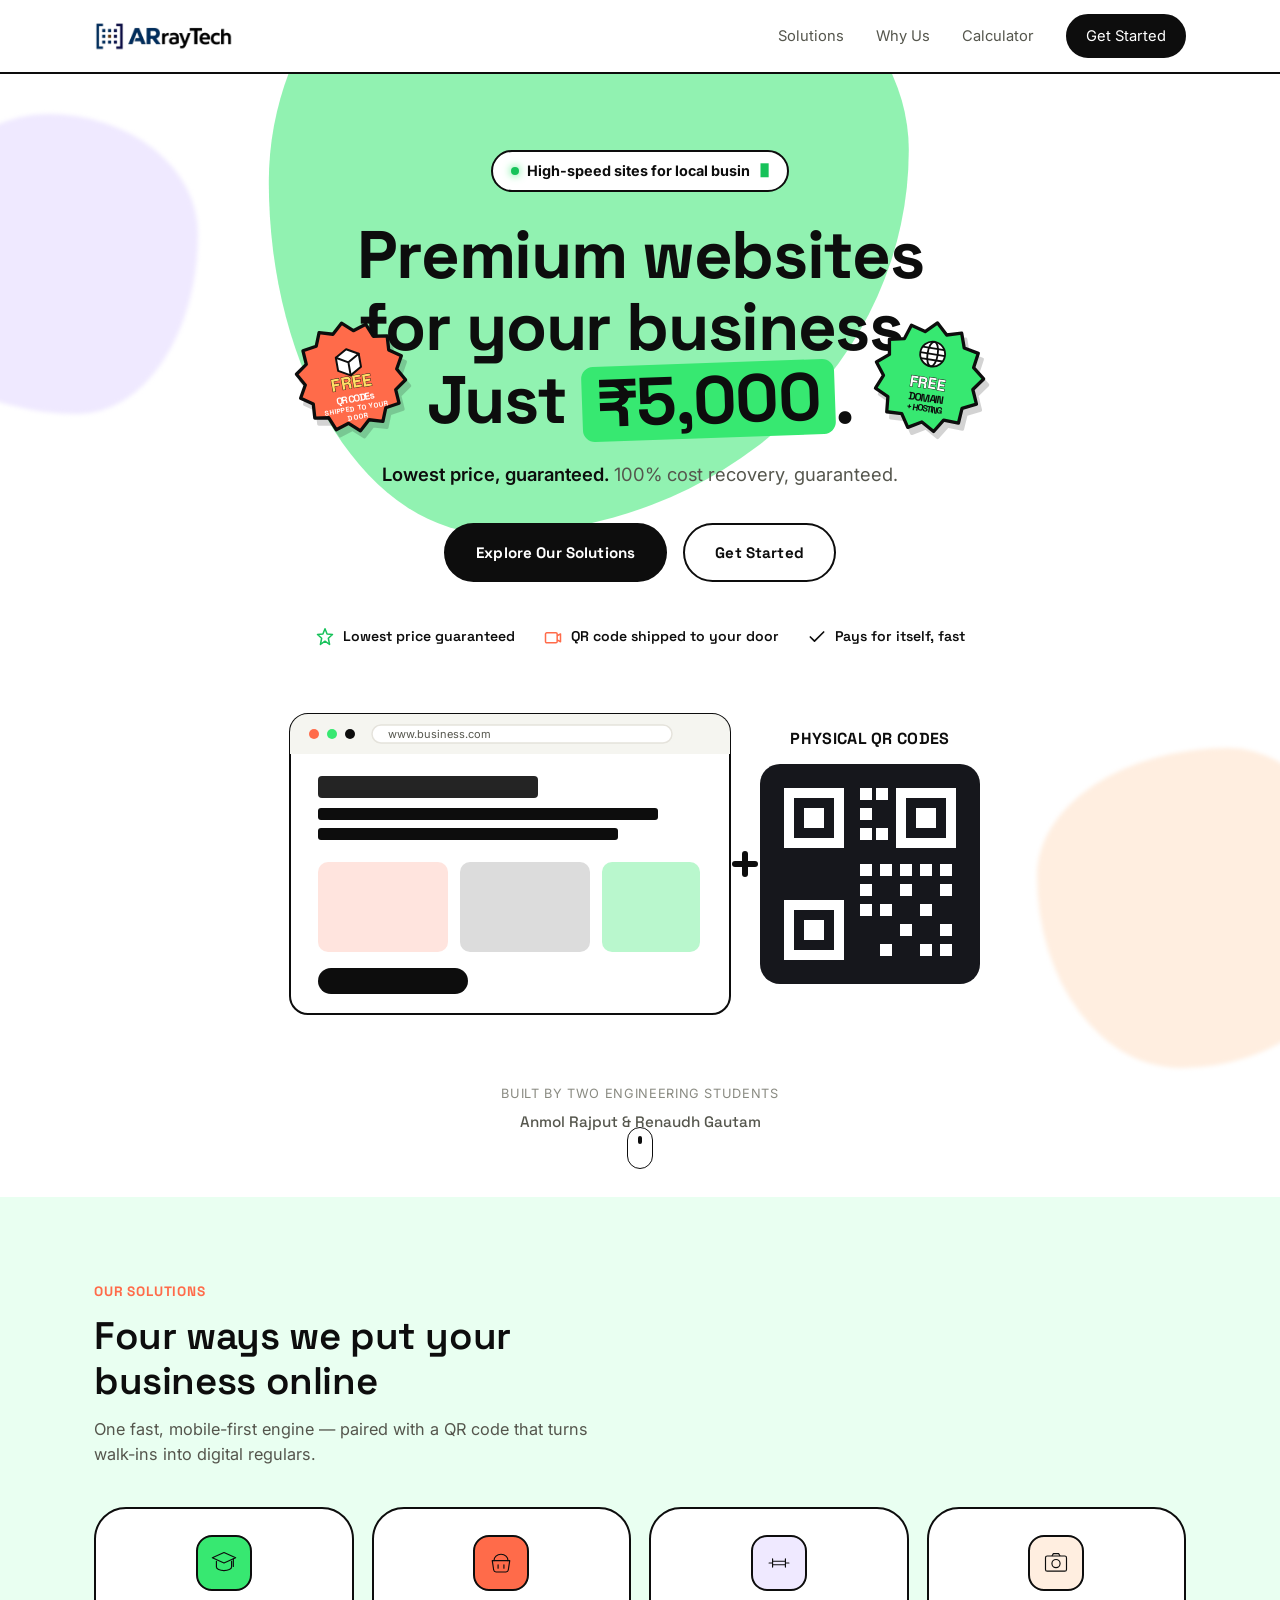
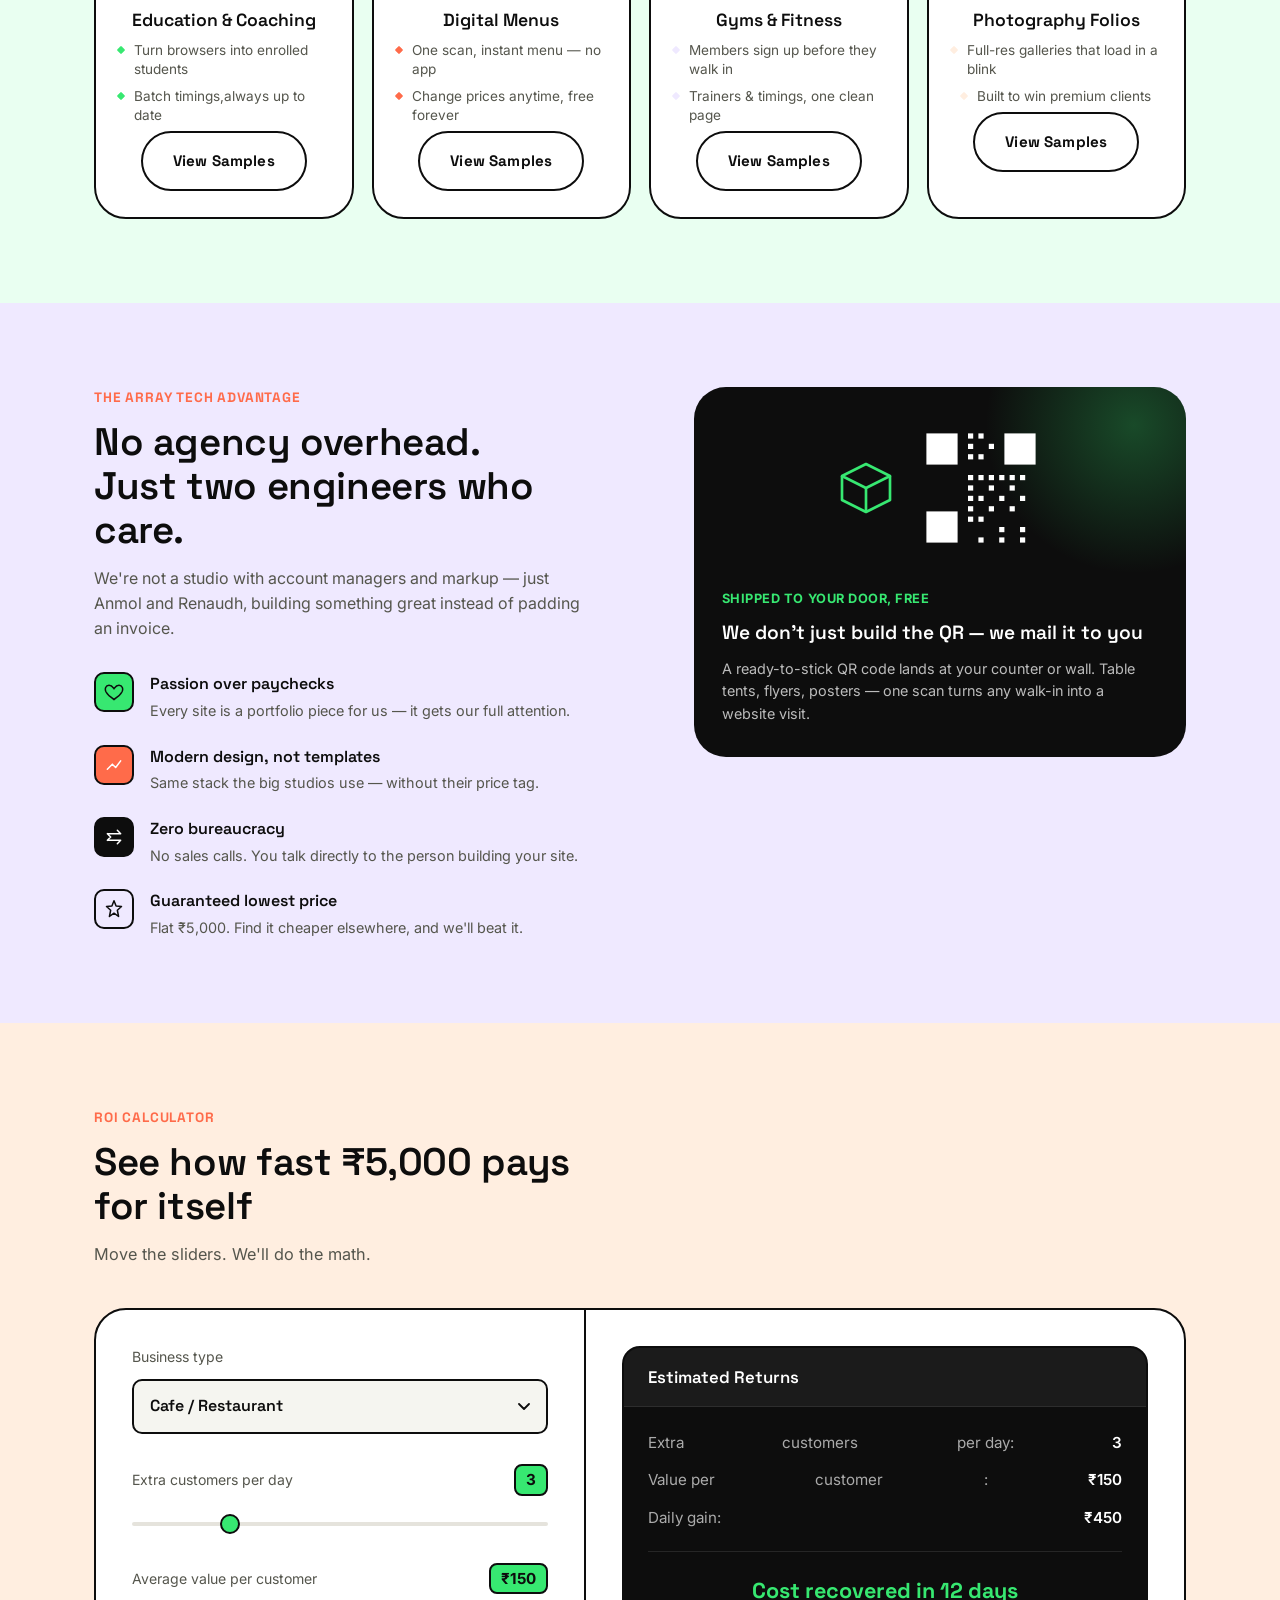
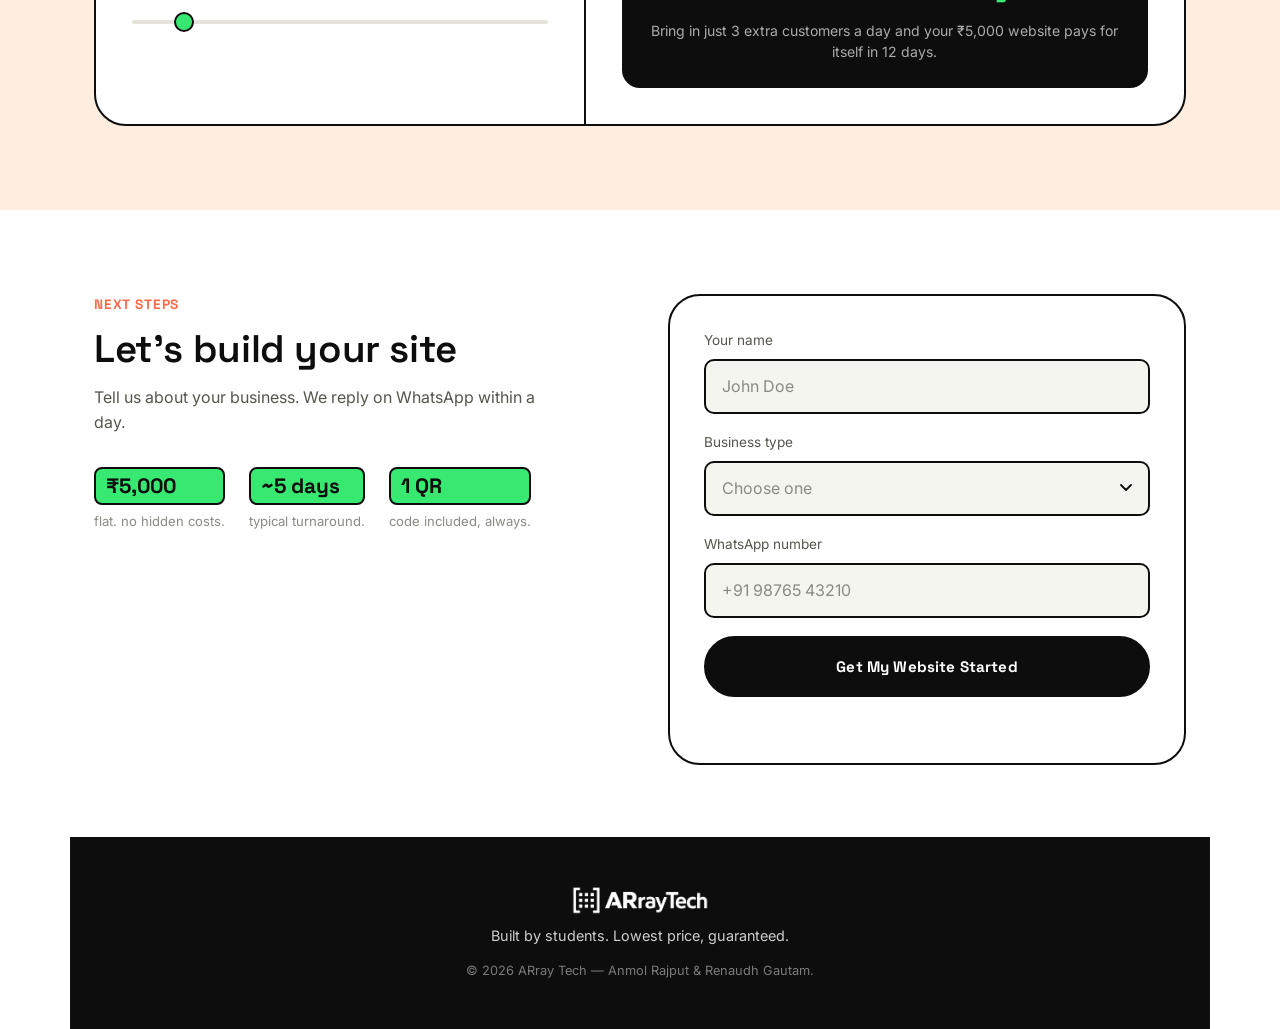
==== commit 7c3e0286: "menu demo 5.2" ====
--- a/index.html
+++ b/index.html
@@ -282,14 +282,15 @@
         <h3 class="card__title">Education &amp; Coaching</h3>
         <ul class="card__list">
           <li>Turn browsers into enrolled students</li>
-          <li>Batch timings, always up to date</li>
+          <li>Batch timings,always up to date</li>
         </ul>
         <button class="btn btn--samples">View Samples</button>
       </article>
       
     </a>
 
-      <article class="card" tabindex="0" style="--card-accent: var(--cyan);">
+      <a href="menu/demo.html">
+        <article class="card" tabindex="0" style="--card-accent: var(--cyan);">
         <div class="card__icon" aria-hidden="true">
           <svg viewBox="0 0 48 48" fill="none"><path d="M12 20c0-6 5-11 12-11s12 5 12 11" stroke="currentColor" stroke-width="2" stroke-linecap="round"/><path d="M9 20h30l-2.5 16a4 4 0 01-4 3.4h-17a4 4 0 01-4-3.4L9 20z" stroke="currentColor" stroke-width="2" stroke-linejoin="round"/><path d="M19 27v6M29 27v6" stroke="currentColor" stroke-width="2" stroke-linecap="round"/></svg>
         </div>
@@ -300,6 +301,7 @@
         </ul>
         <button class="btn btn--samples">View Samples</button>
       </article>
+      </a>
 
       <article class="card" tabindex="0" style="--card-accent: var(--bg-lavender);">
         <div class="card__icon" aria-hidden="true">
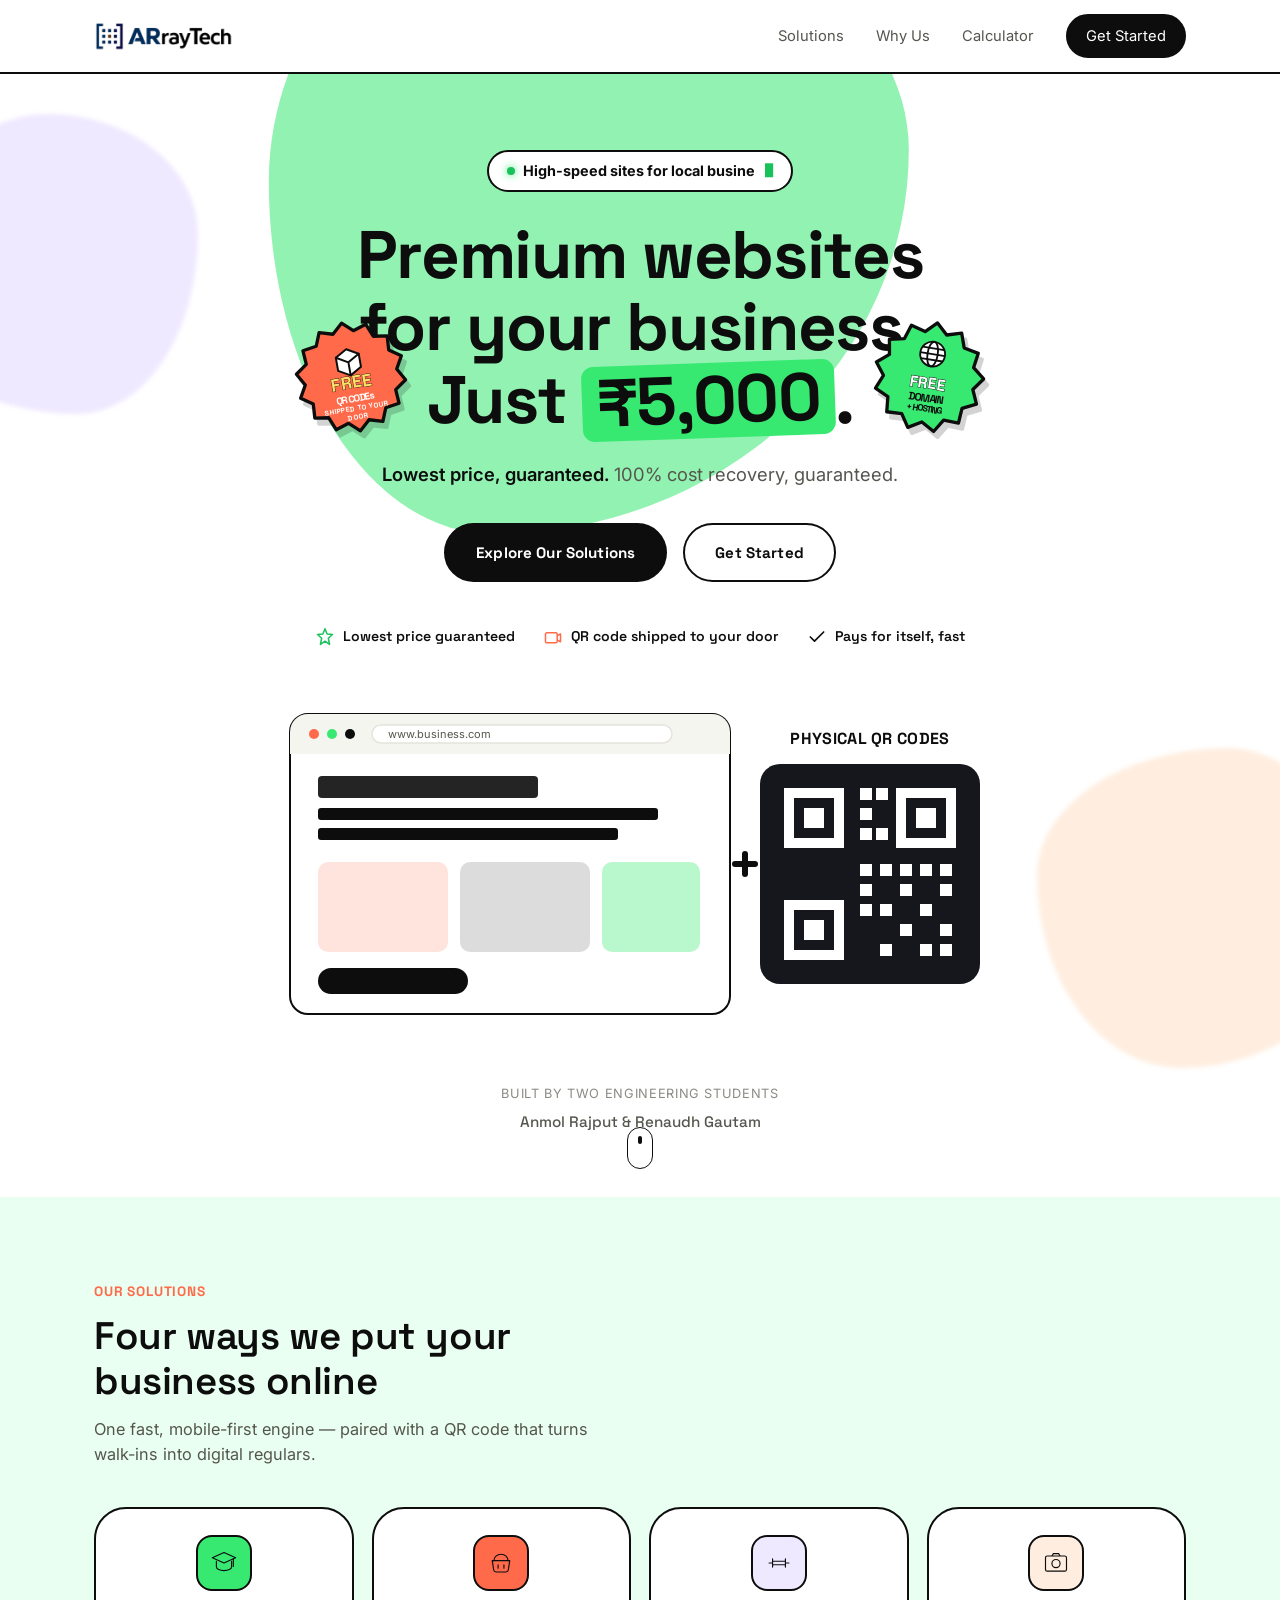
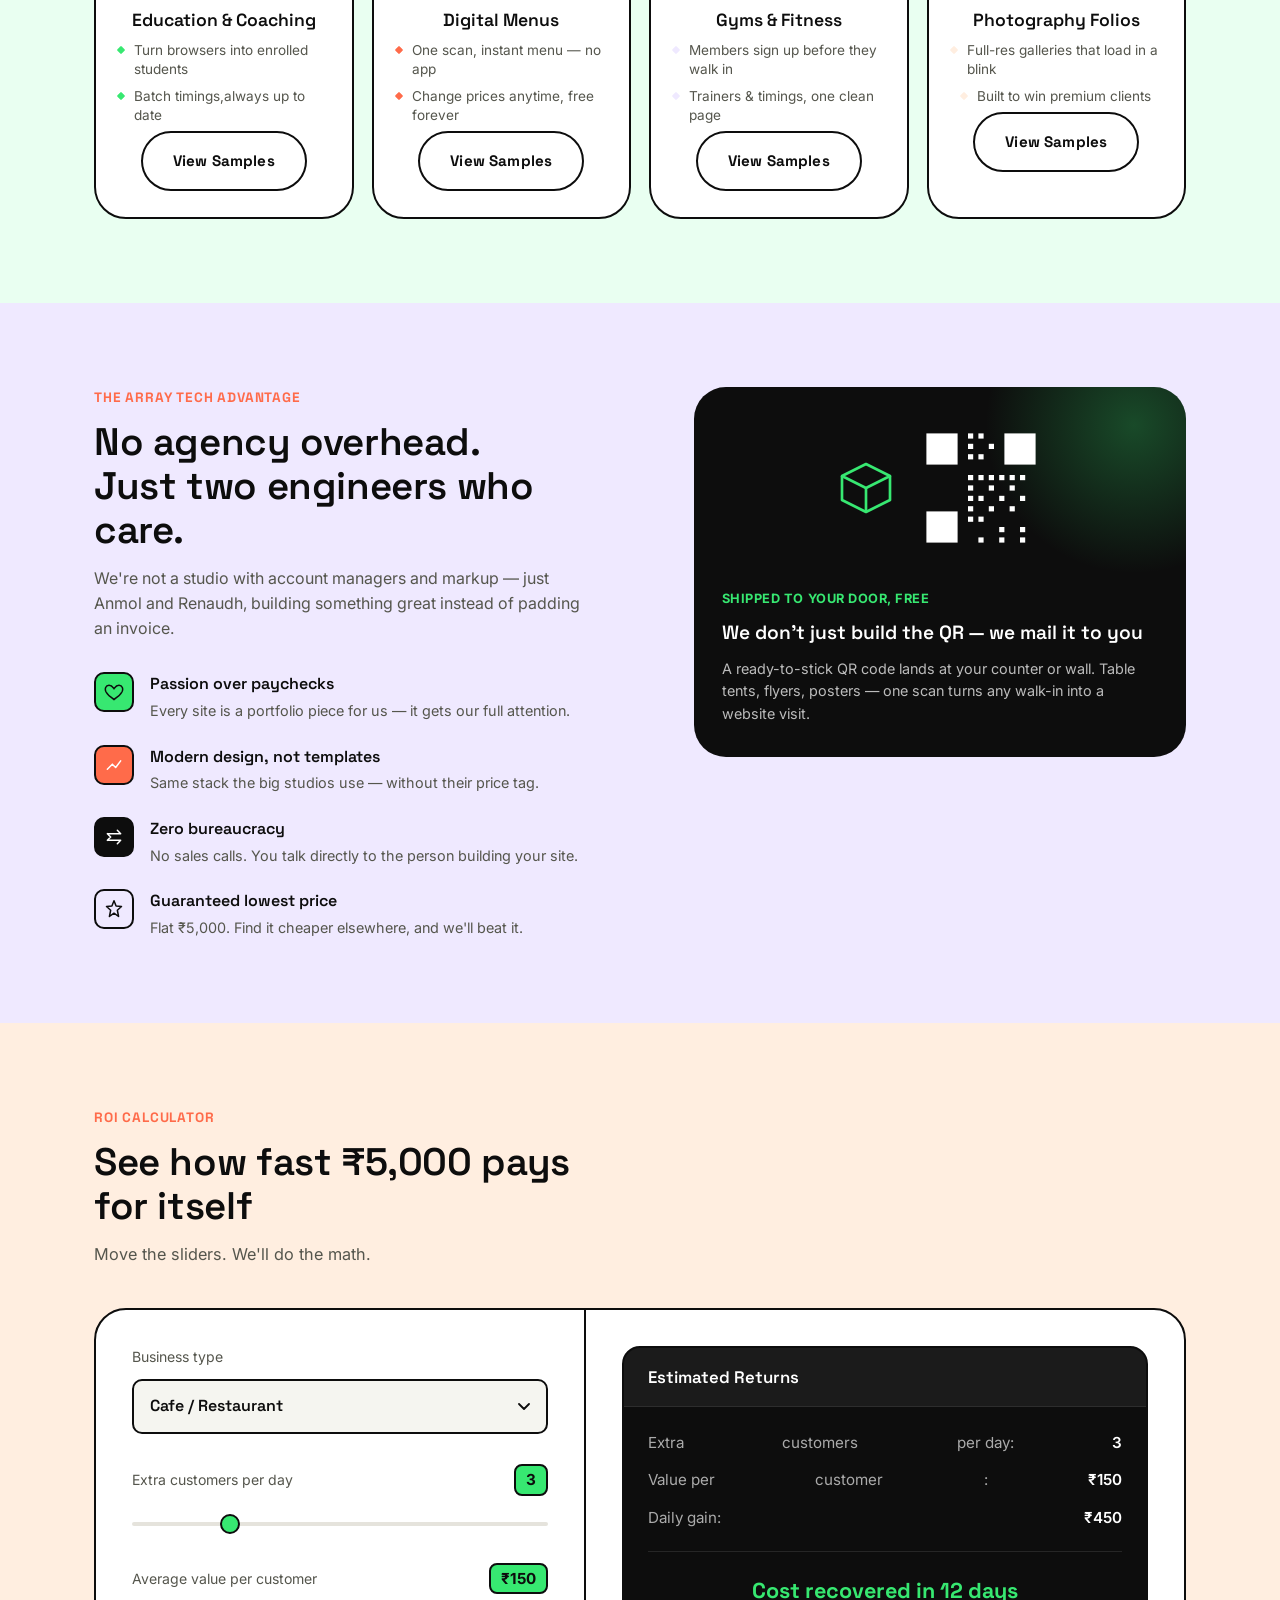
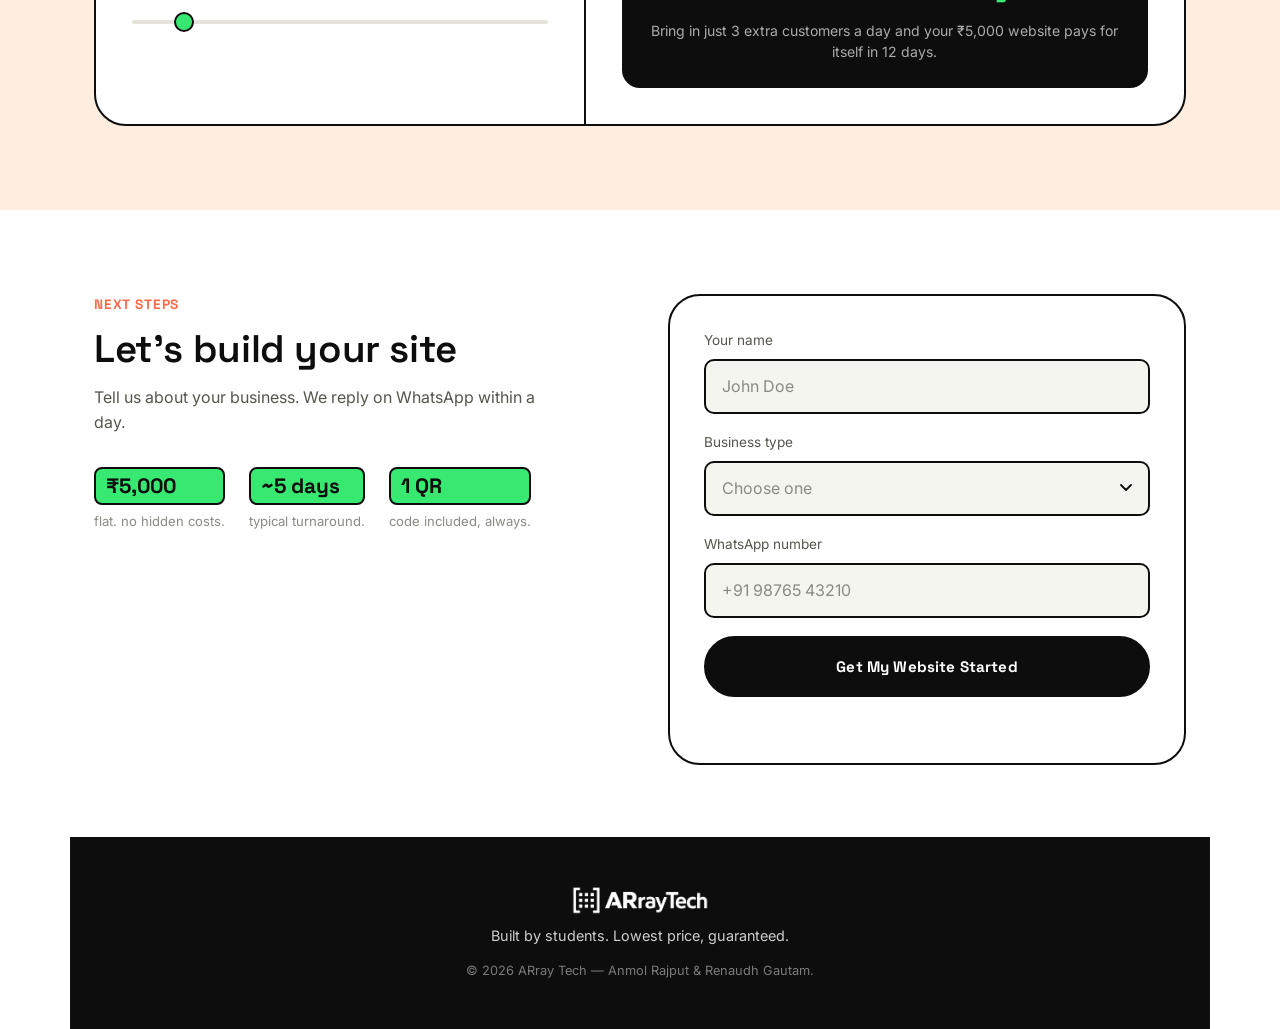
==== commit 2e8f6d22: "menu demo 6.0" ====
--- a/index.html
+++ b/index.html
@@ -289,7 +289,7 @@
       
     </a>
 
-      <a href="menu/demo.html">
+      <a href="menu/demo.html" target="_blank">
         <article class="card" tabindex="0" style="--card-accent: var(--cyan);">
         <div class="card__icon" aria-hidden="true">
           <svg viewBox="0 0 48 48" fill="none"><path d="M12 20c0-6 5-11 12-11s12 5 12 11" stroke="currentColor" stroke-width="2" stroke-linecap="round"/><path d="M9 20h30l-2.5 16a4 4 0 01-4 3.4h-17a4 4 0 01-4-3.4L9 20z" stroke="currentColor" stroke-width="2" stroke-linejoin="round"/><path d="M19 27v6M29 27v6" stroke="currentColor" stroke-width="2" stroke-linecap="round"/></svg>
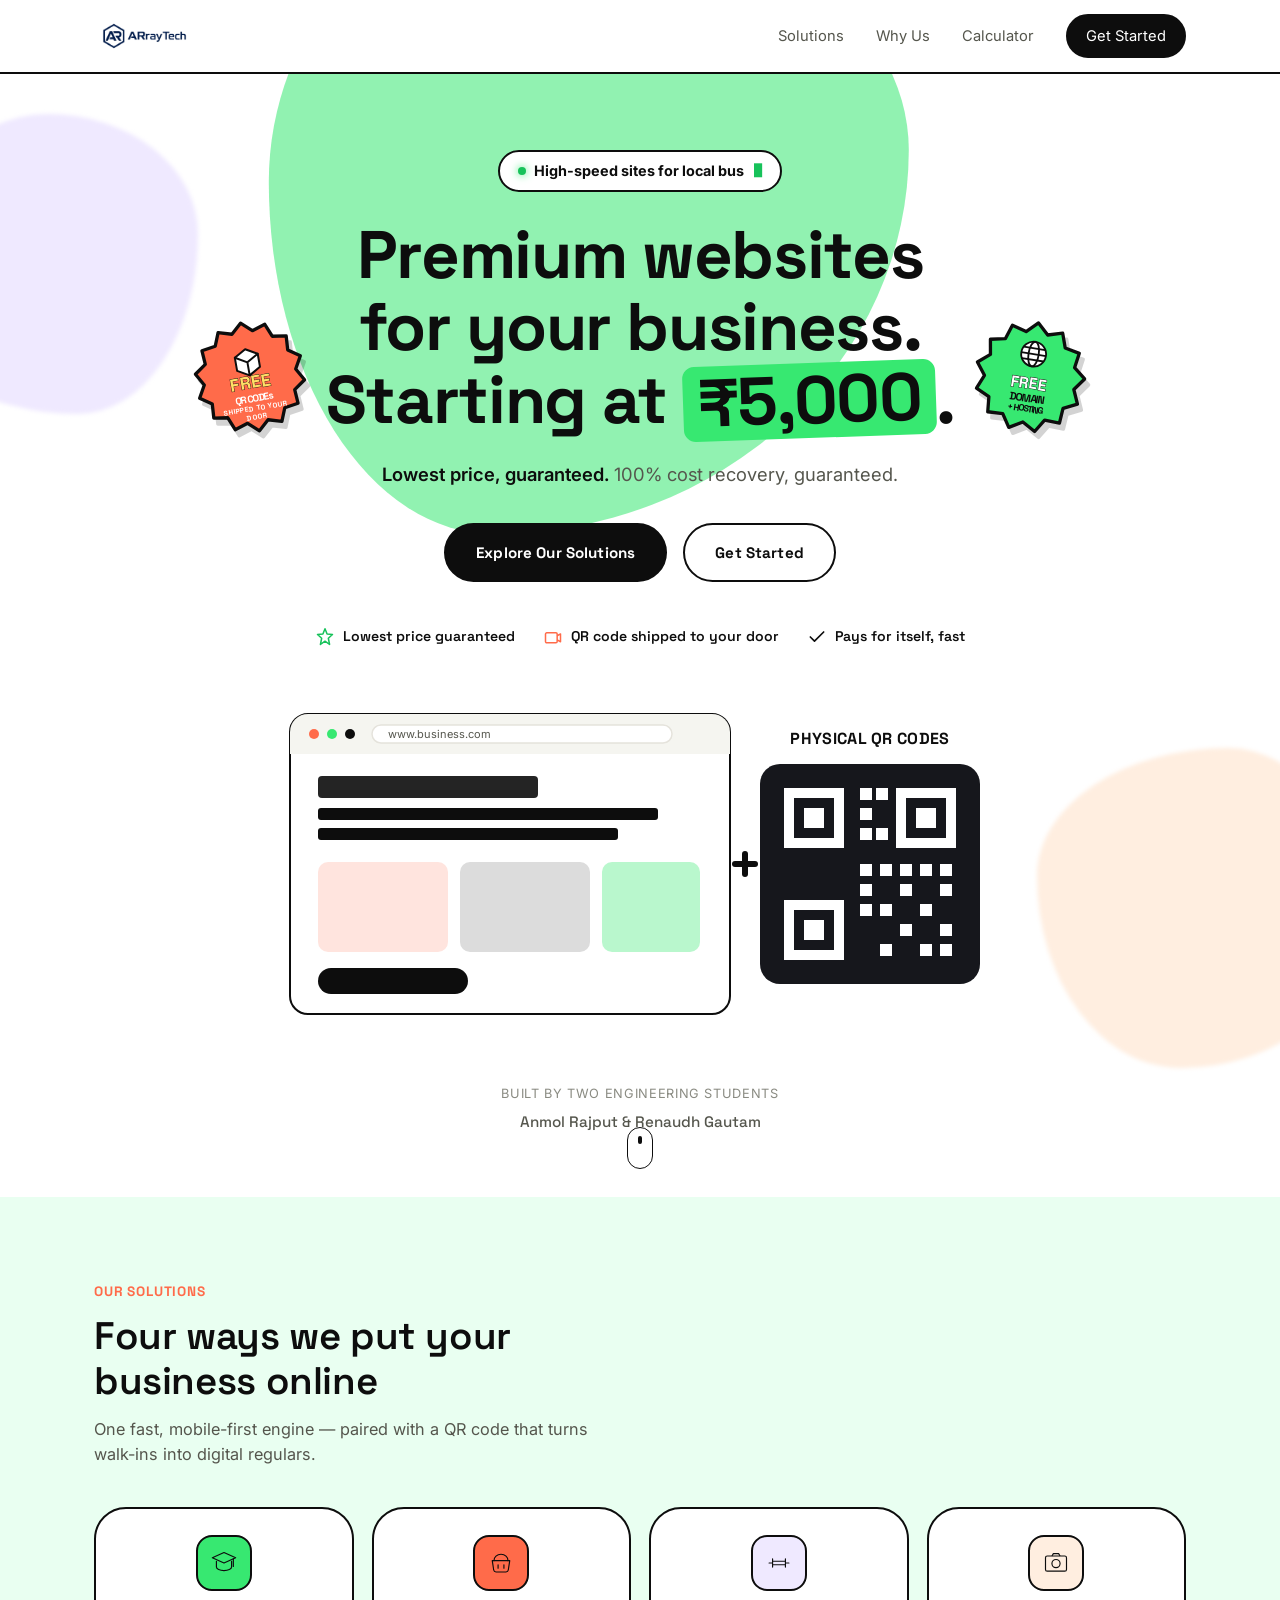
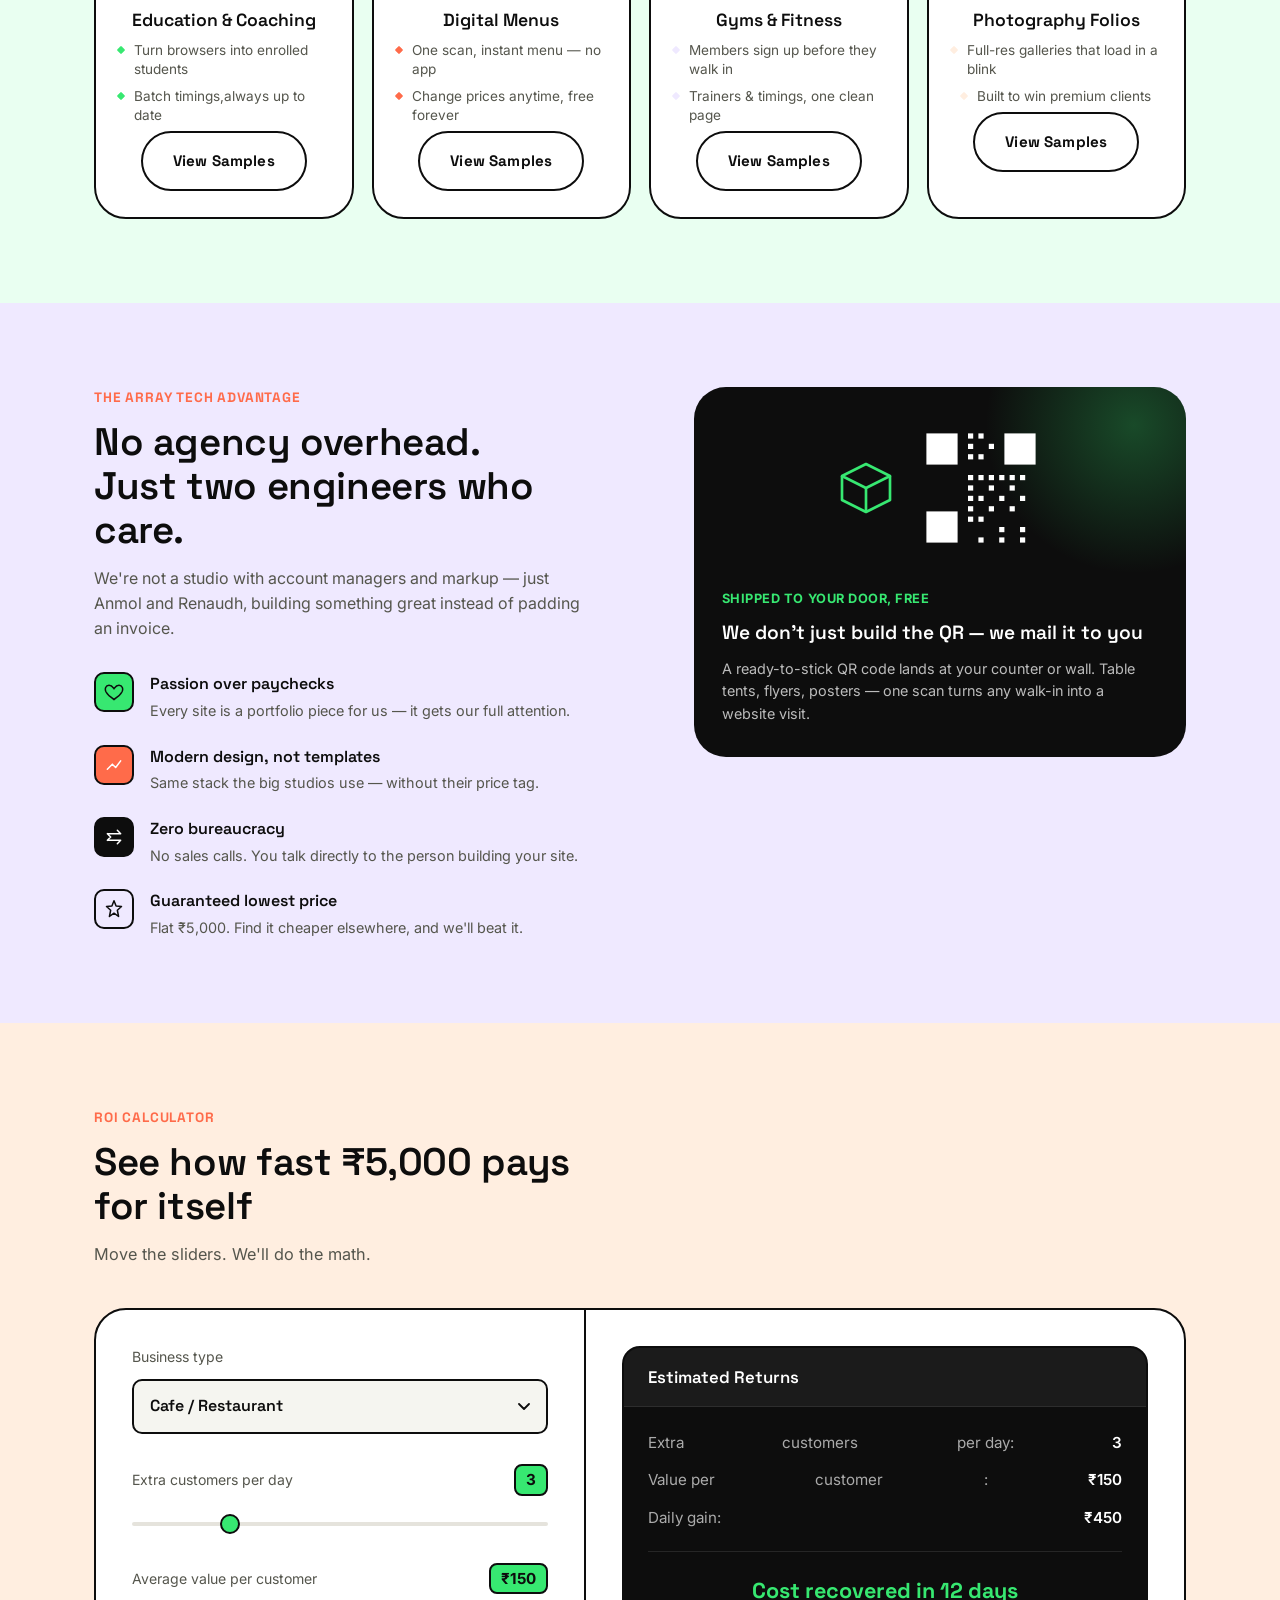
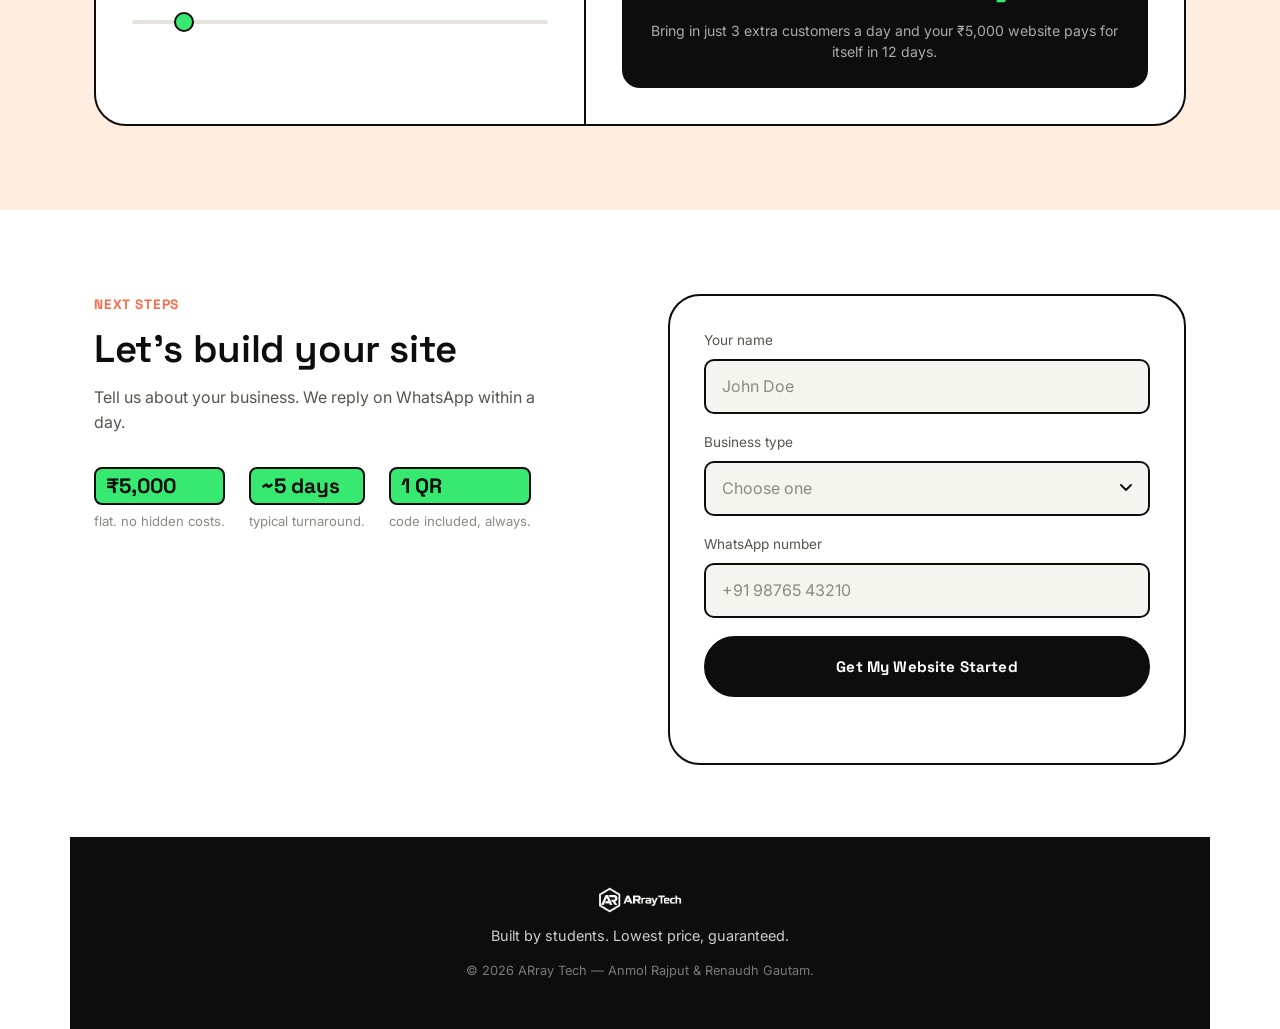
==== commit c3efcf93: "favicon, logo and og-image change" ====
--- a/index.html
+++ b/index.html
@@ -144,7 +144,7 @@
       Premium websites<br>
       for your business.<br>
       <span class="hero__price-wrap">
-        <span class="price-text">Just <span class="hero__price-num">₹5,000</span>.</span>
+        <span class="price-text">Starting at <span class="hero__price-num">₹5,000</span>.</span>
 
         <span class="price-stamp price-stamp--qr" aria-hidden="true">
           <svg viewBox="0 0 140 140" xmlns="http://www.w3.org/2000/svg">
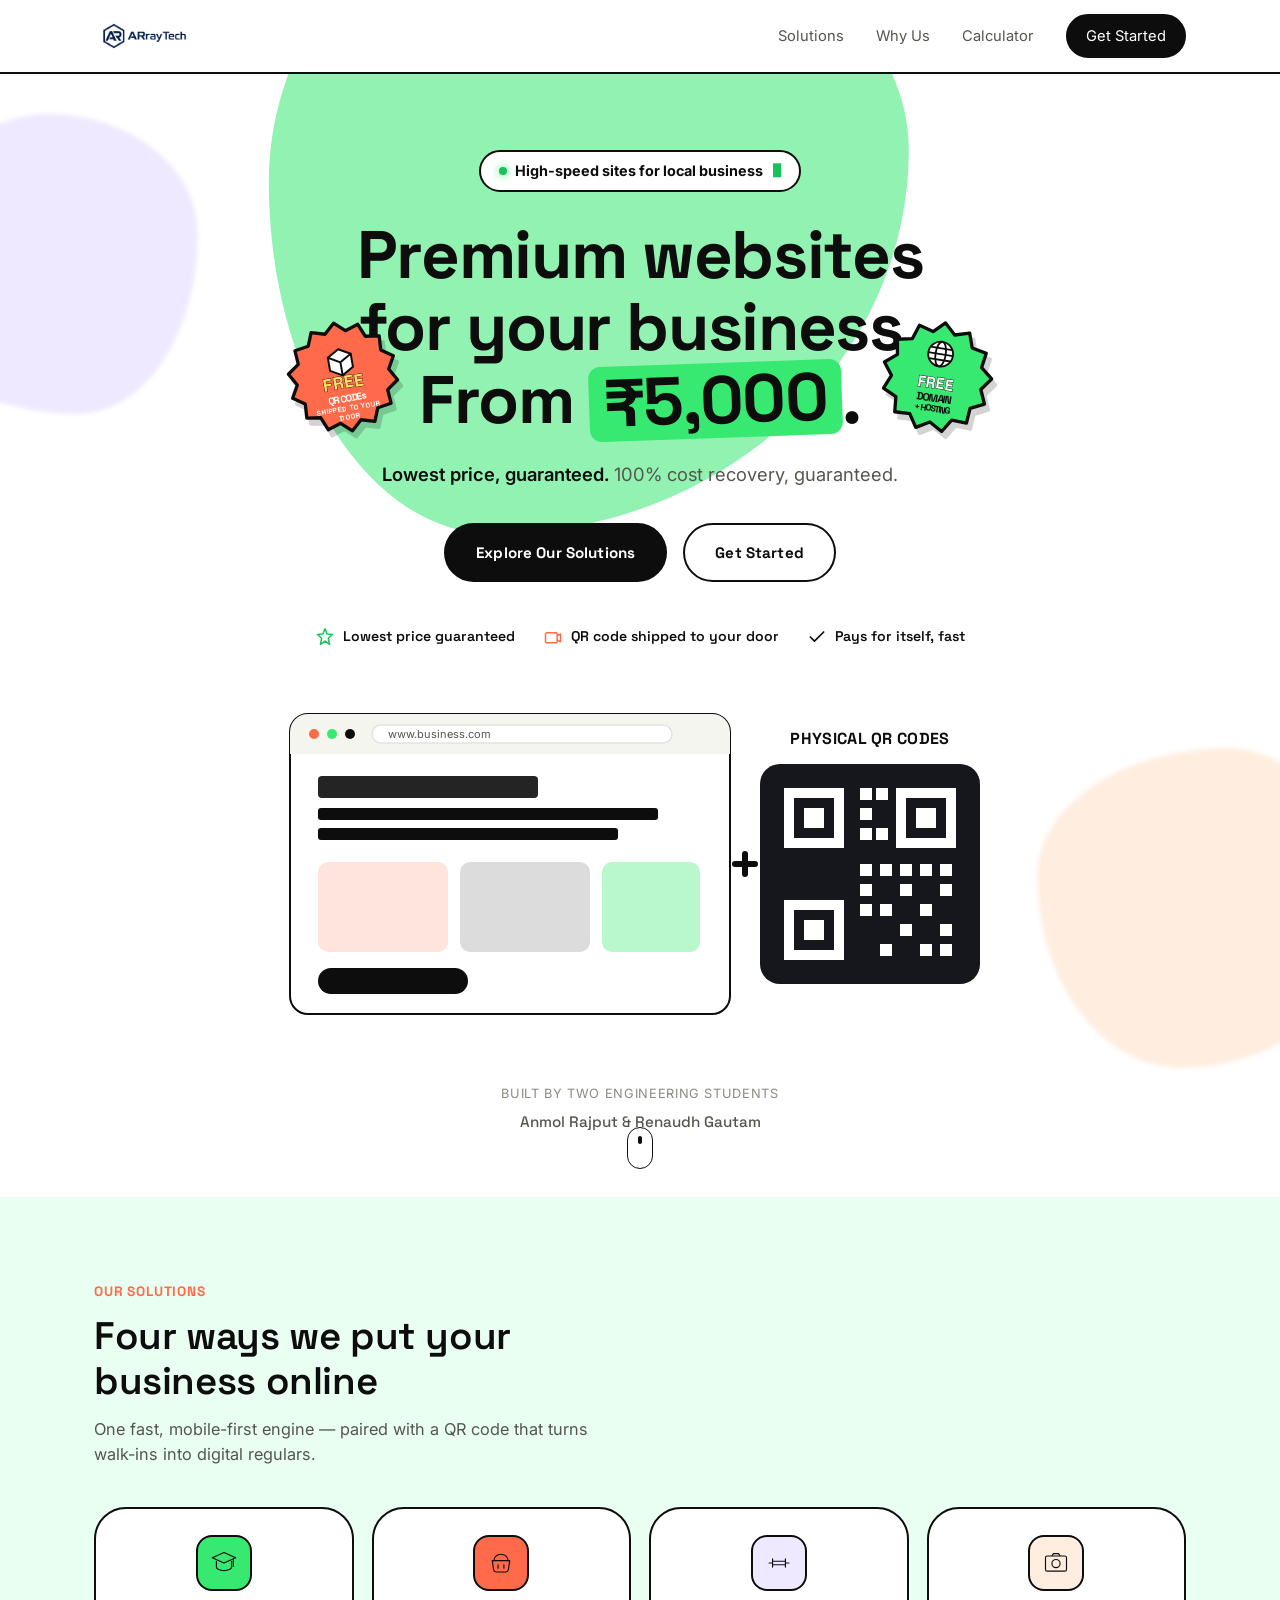
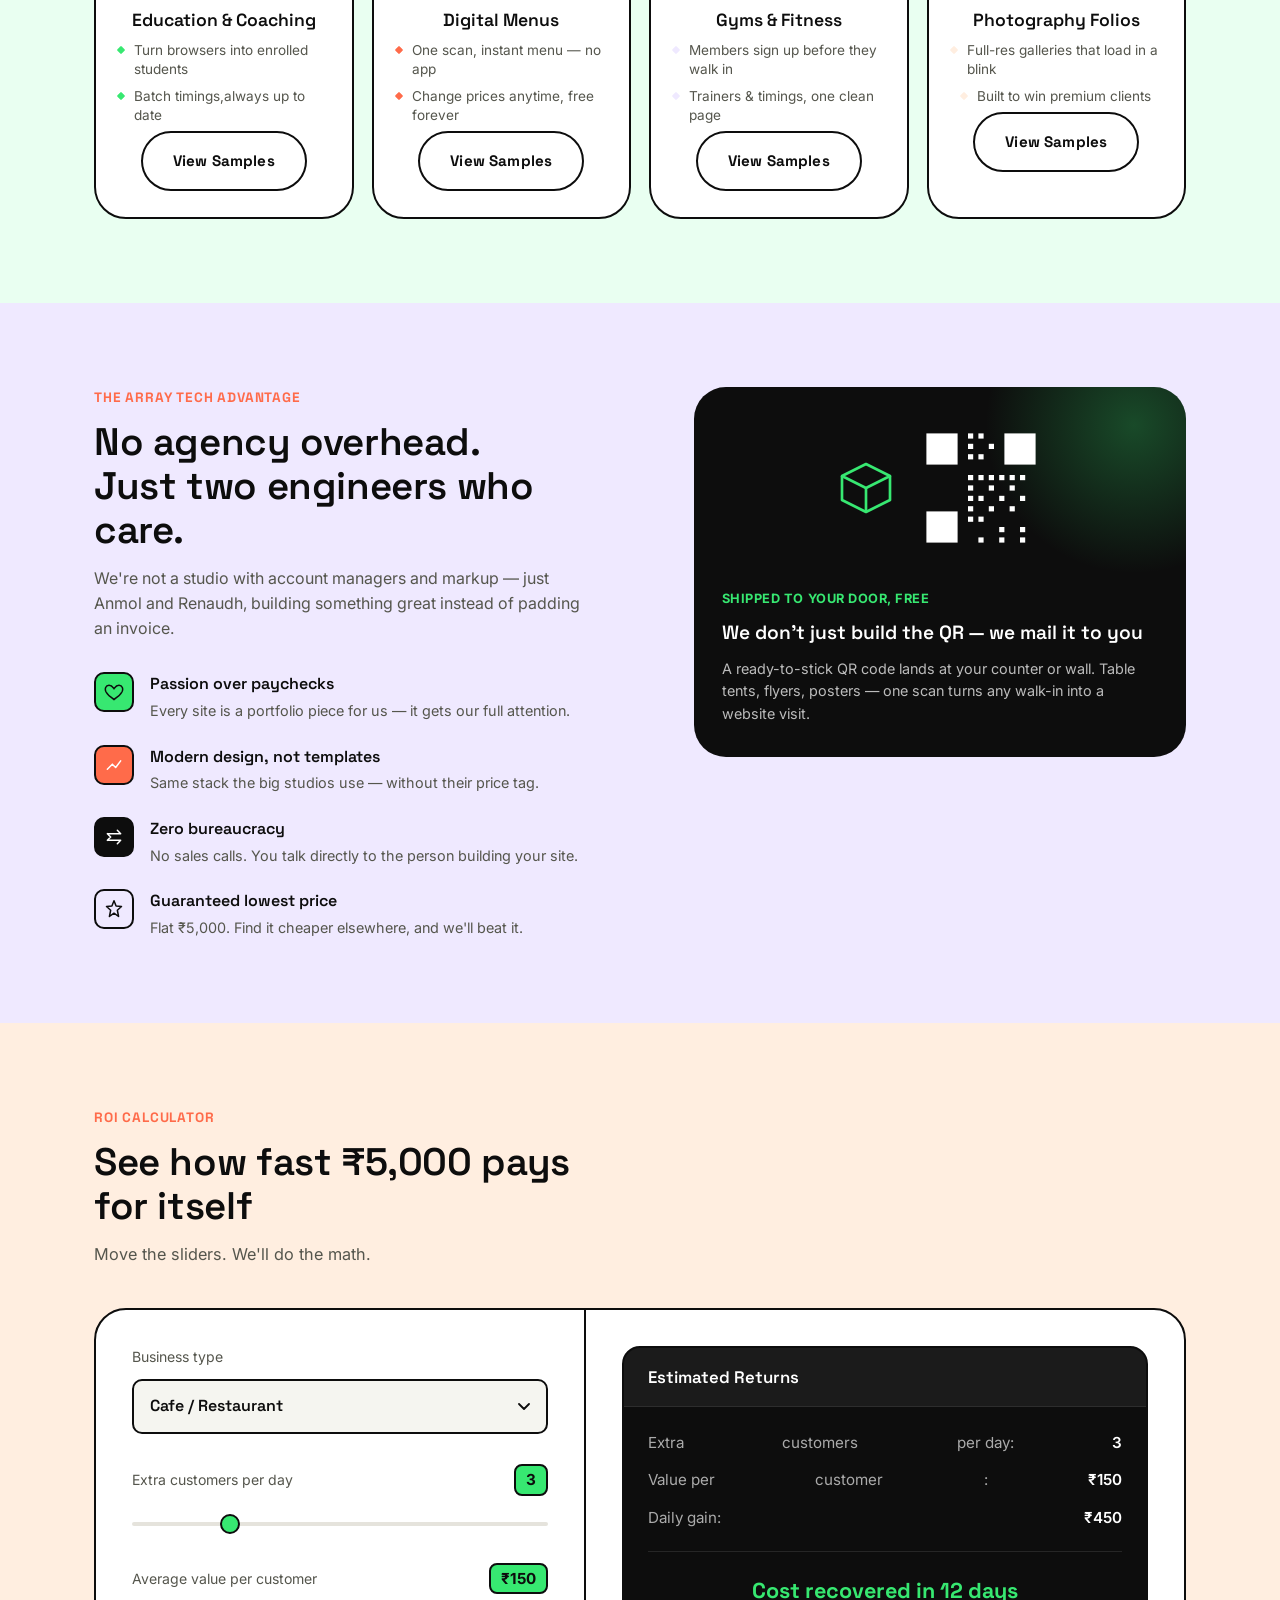
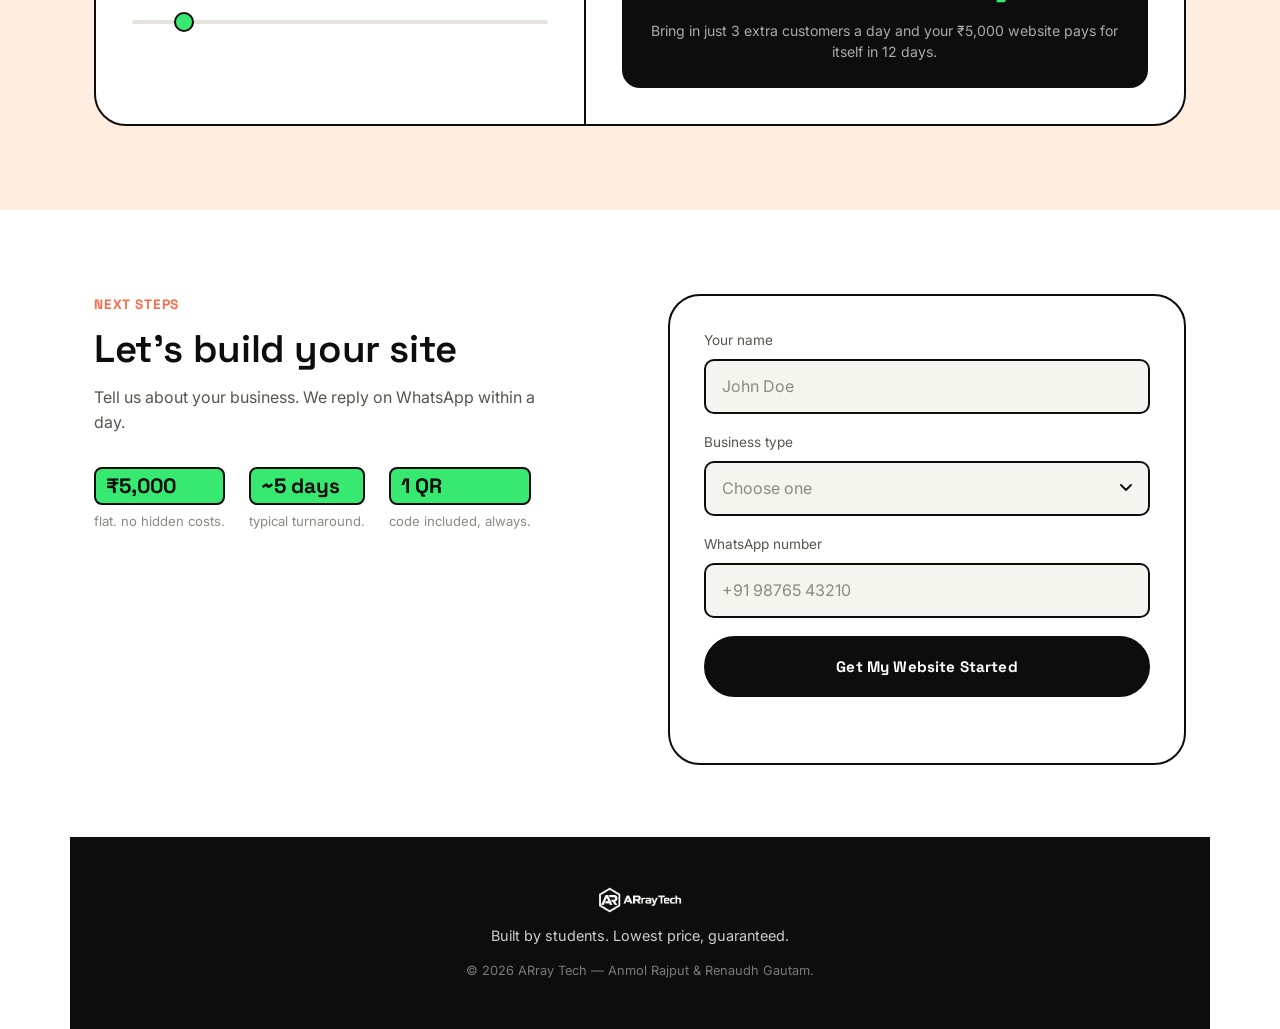
==== commit 890d7ce0: "a lot" ====
--- a/index.html
+++ b/index.html
@@ -144,7 +144,7 @@
       Premium websites<br>
       for your business.<br>
       <span class="hero__price-wrap">
-        <span class="price-text">Starting at <span class="hero__price-num">₹5,000</span>.</span>
+        <span class="price-text">From <span class="hero__price-num">₹5,000</span>.</span>
 
         <span class="price-stamp price-stamp--qr" aria-hidden="true">
           <svg viewBox="0 0 140 140" xmlns="http://www.w3.org/2000/svg">
